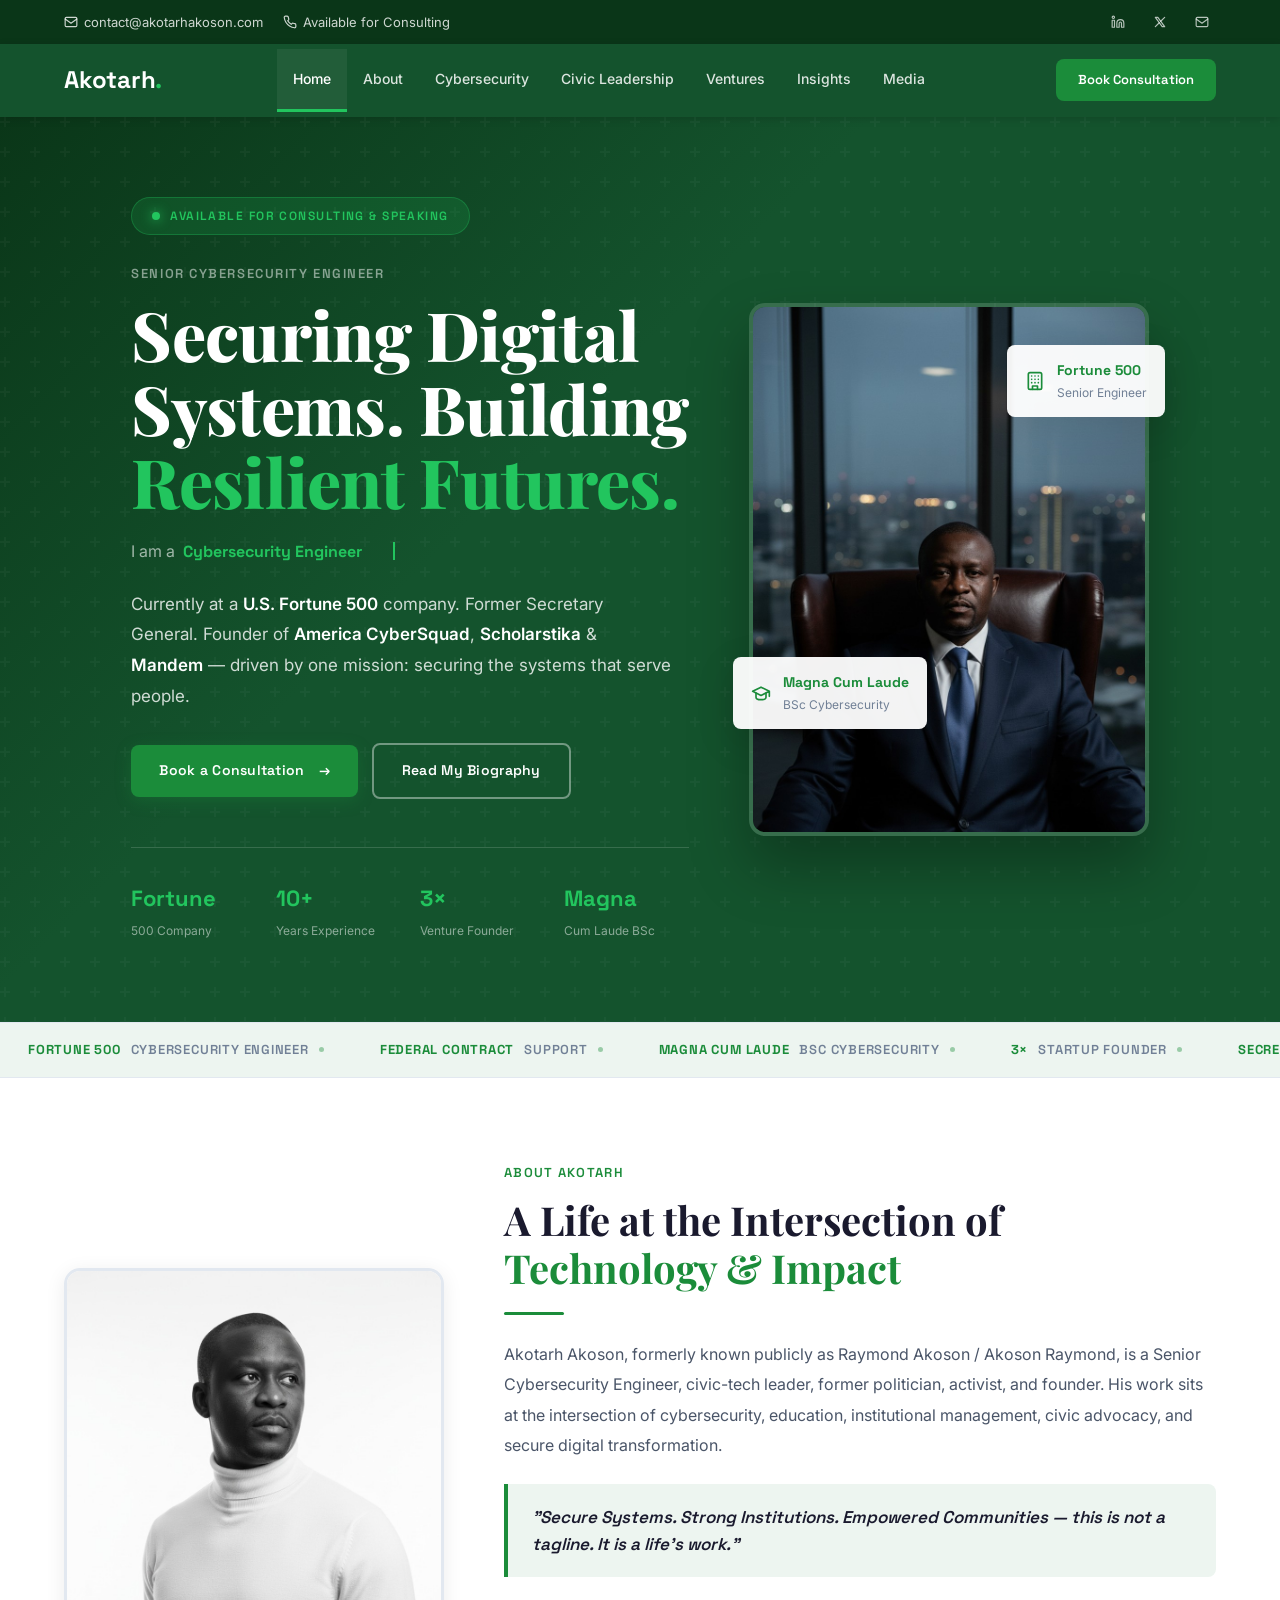
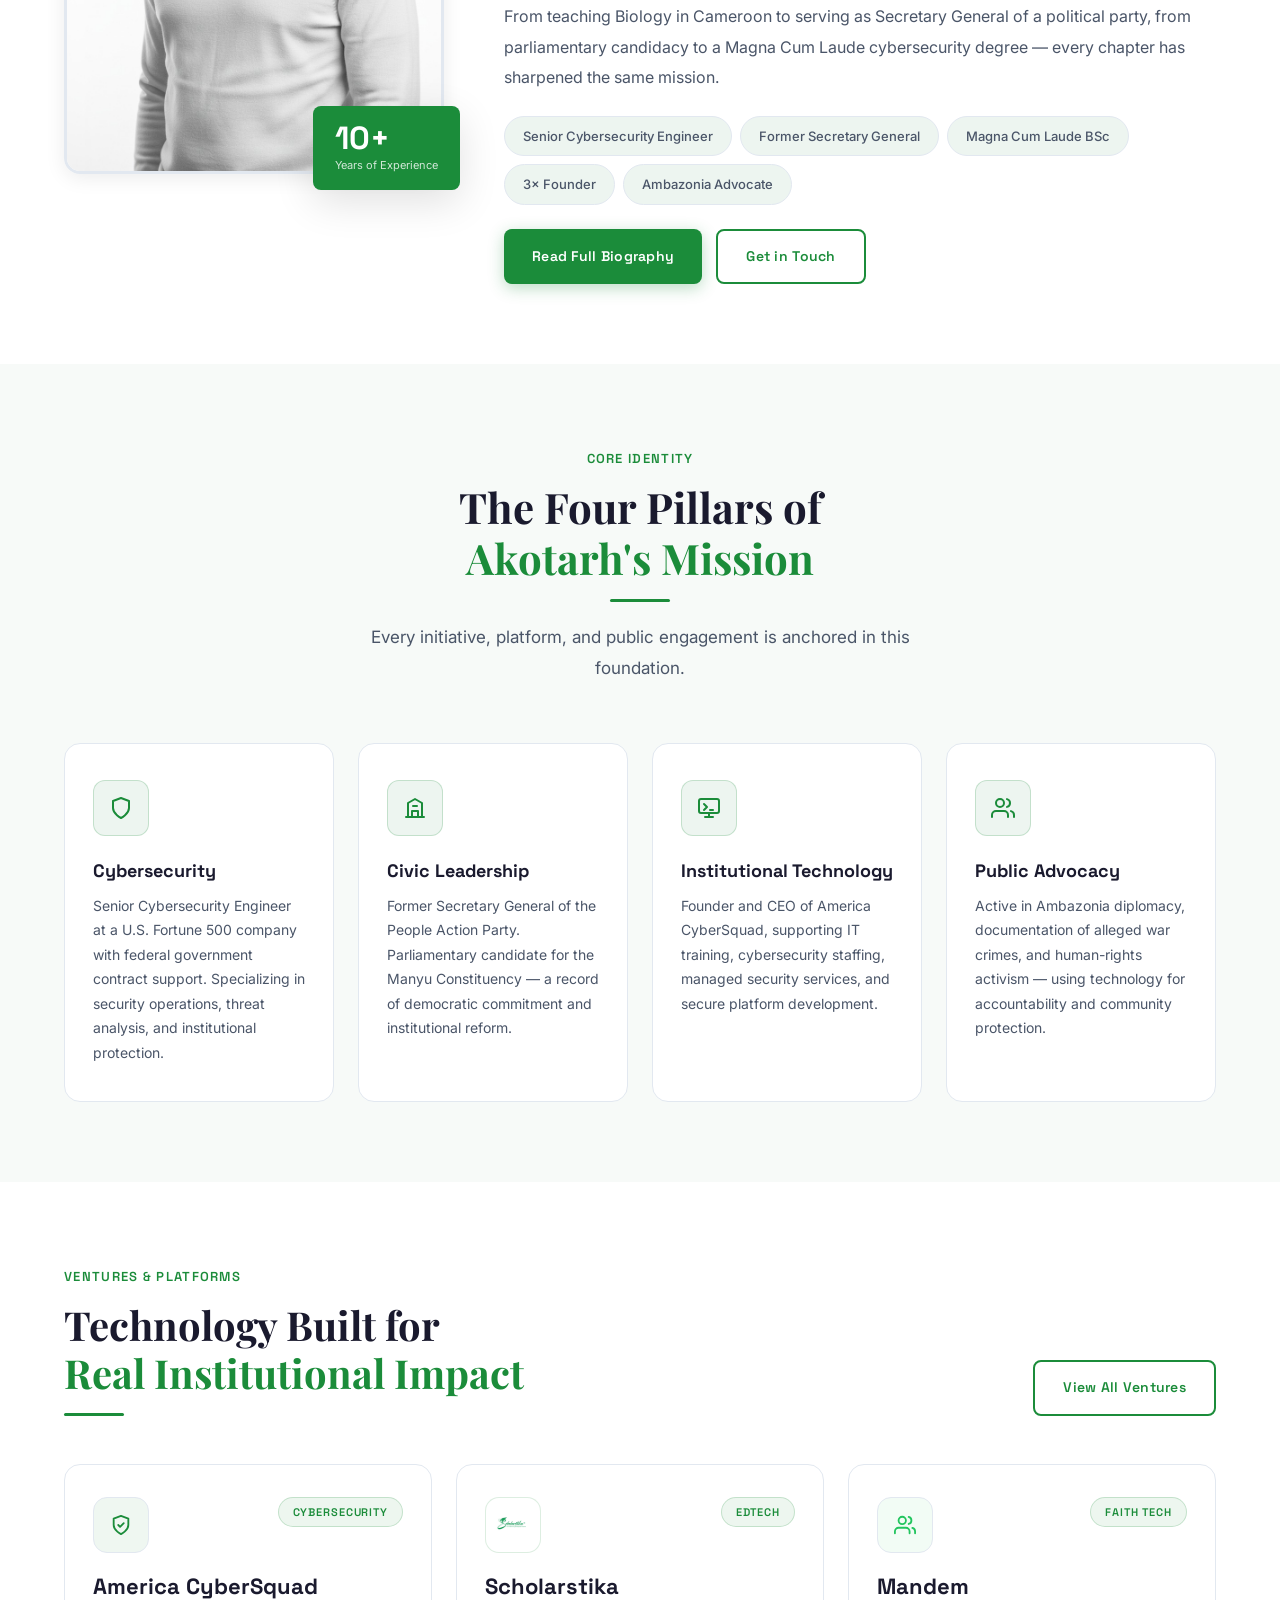
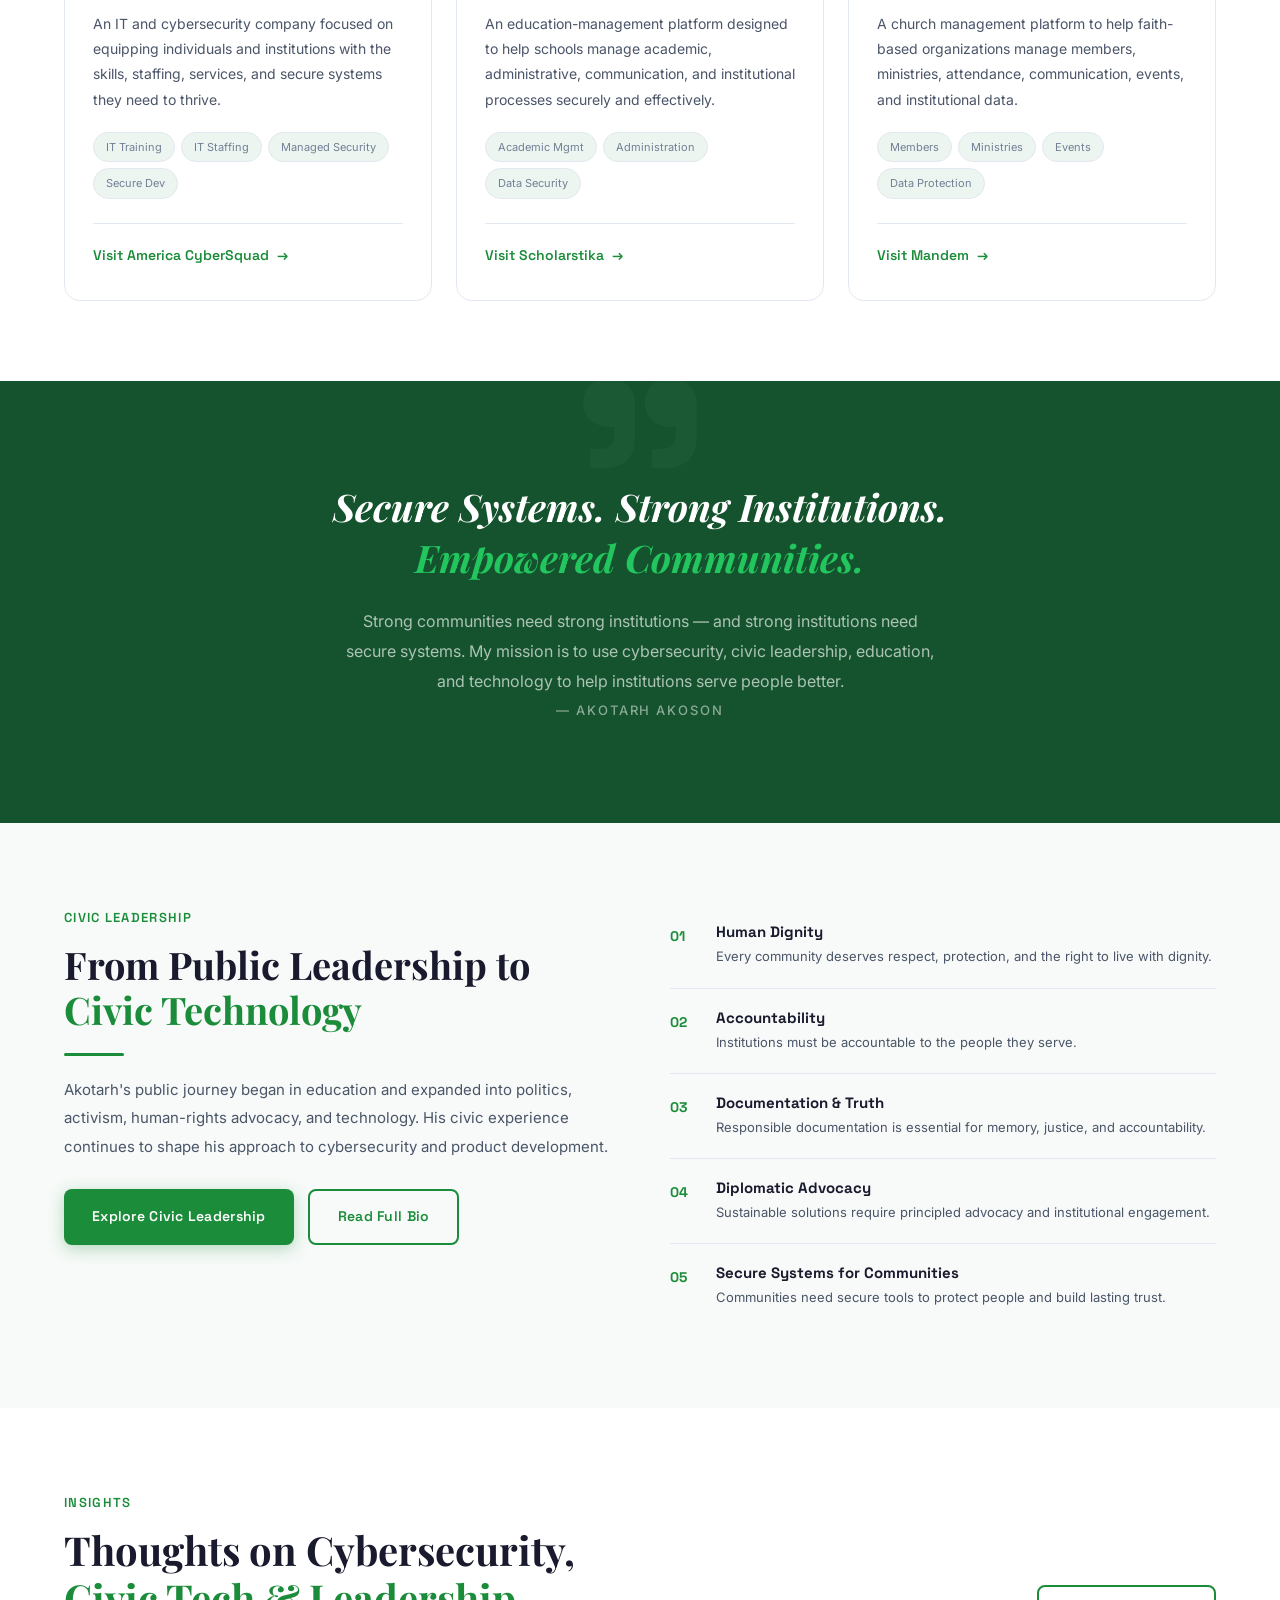
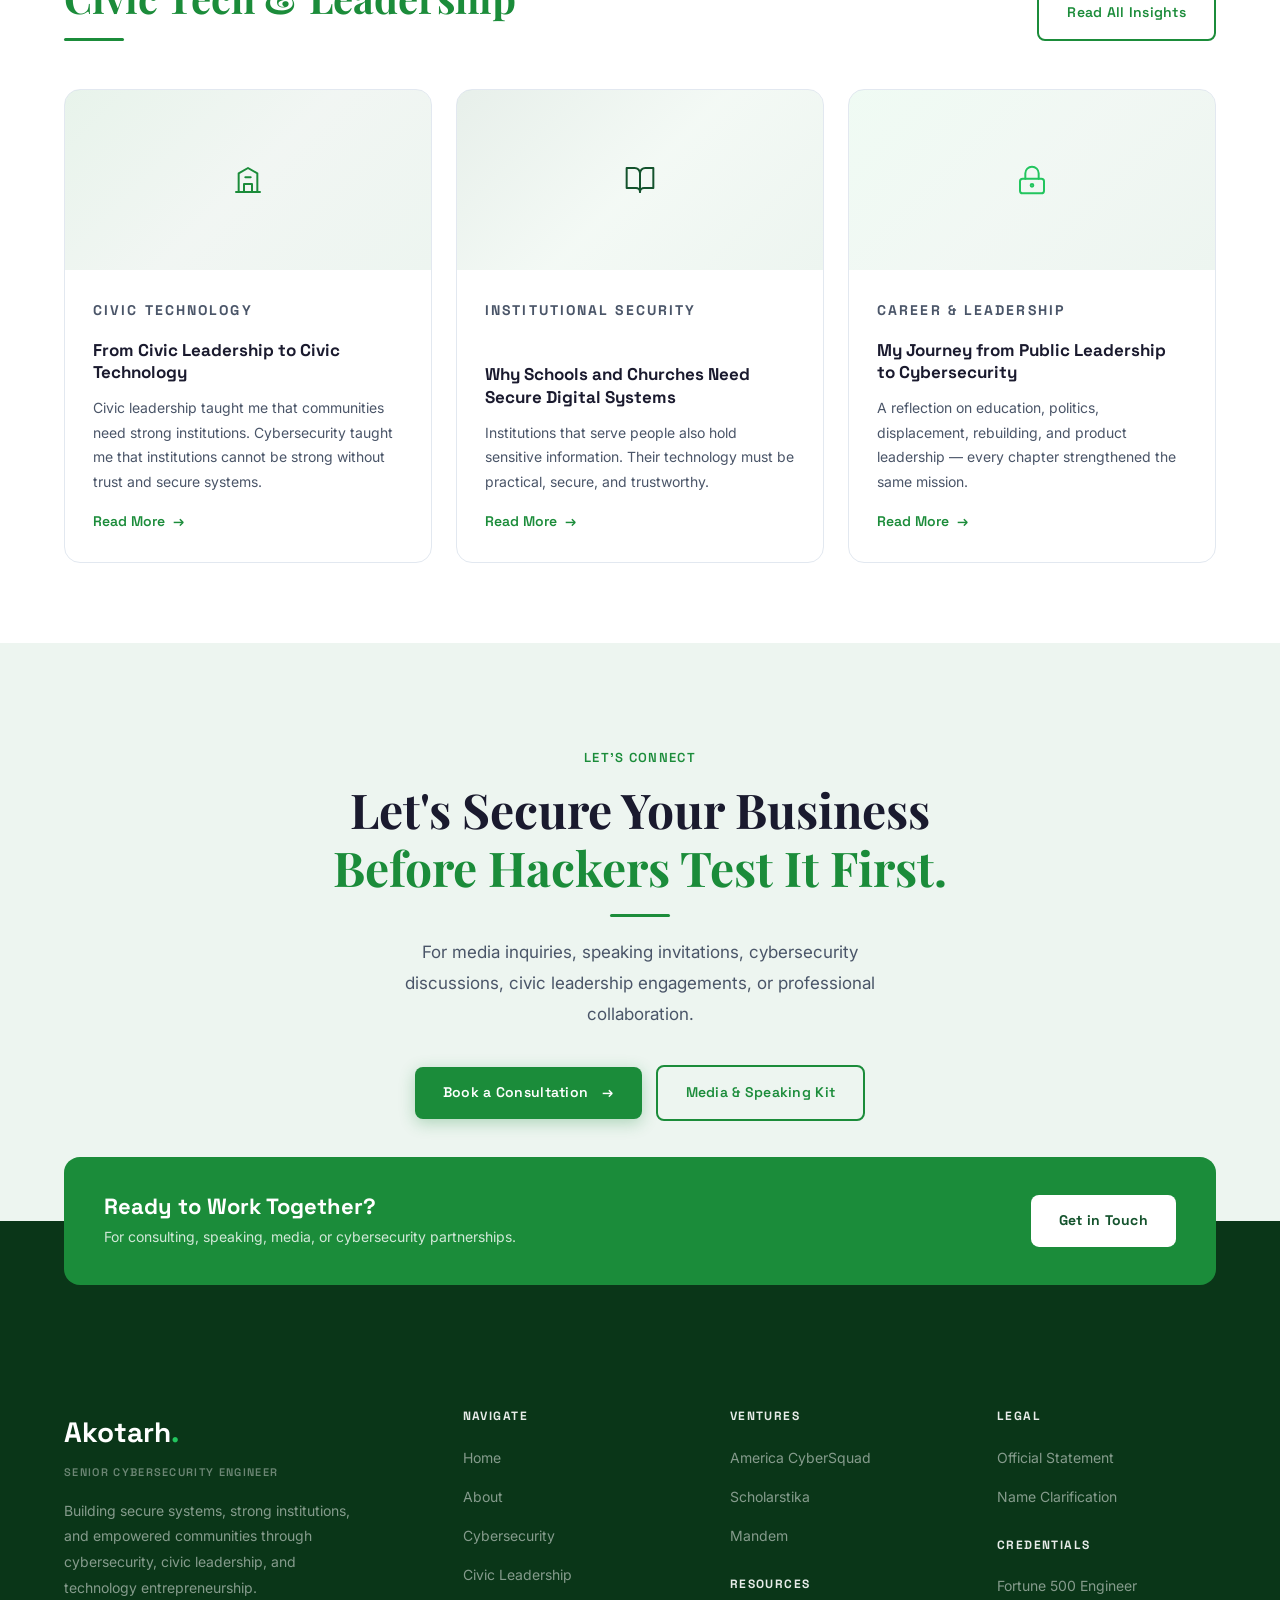
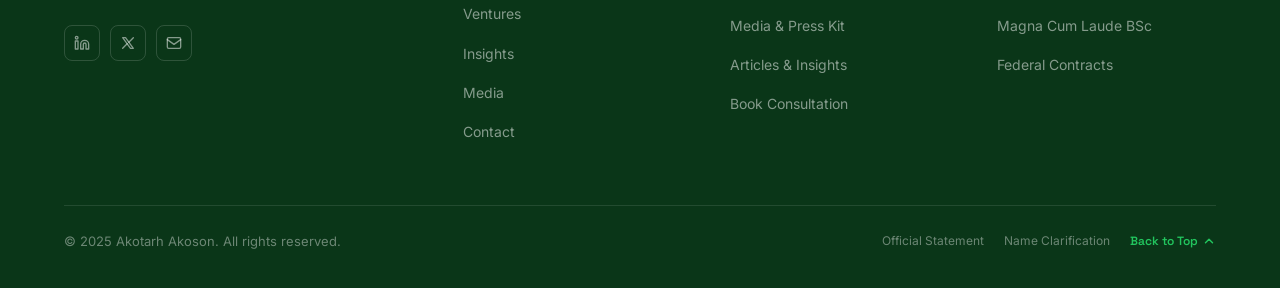
==== index.html @ 2ec36985 "Redesign all inner pages to match new orokousa.org-inspired design Update all 9 inner pages (about, " ====
<!DOCTYPE html>
<html lang="en">
<head>
<meta charset="UTF-8"/>
<meta name="viewport" content="width=device-width,initial-scale=1.0"/>
<title>Akotarh Akoson | Senior Cybersecurity Engineer & Civic-Tech Leader</title>
<meta name="description" content="Official website of Akotarh Akoson — Senior Cybersecurity Engineer, civic-tech leader, former politician, activist, and founder of America CyberSquad, Scholarstika & Mandem."/>
<meta name="author" content="Akotarh Akoson"/>
<meta name="robots" content="index, follow"/>
<meta name="keywords" content="Akotarh Akoson, Raymond Akoson, Akoson Raymond, cybersecurity engineer, civic-tech leader, America CyberSquad, Scholarstika, Mandem, Ambazonia, Cameroon, Bellevue University, Fortune 500"/>
<link rel="canonical" href="https://akotarhakoson.com/"/>
<meta property="og:title" content="Akotarh Akoson | Senior Cybersecurity Engineer & Civic-Tech Leader"/>
<meta property="og:description" content="Official website of Akotarh Akoson — Senior Cybersecurity Engineer, civic-tech leader, former politician, and founder of America CyberSquad, Scholarstika & Mandem."/>
<meta property="og:type" content="website"/>
<meta property="og:url" content="https://akotarhakoson.com/"/>
<meta property="og:site_name" content="Akotarh Akoson"/>
<meta property="og:locale" content="en_US"/>
<meta name="twitter:card" content="summary_large_image"/>
<meta name="twitter:title" content="Akotarh Akoson | Senior Cybersecurity Engineer"/>
<meta name="twitter:description" content="Senior Cybersecurity Engineer, civic-tech leader, founder of America CyberSquad, Scholarstika & Mandem."/>
<link rel="preconnect" href="https://fonts.googleapis.com"/>
<link rel="preconnect" href="https://fonts.gstatic.com" crossorigin/>
<link href="https://fonts.googleapis.com/css2?family=Playfair+Display:wght@400;500;600;700;800;900&family=Space+Grotesk:wght@400;500;600;700&family=Inter:ital,opsz,wght@0,14..32,300..700;1,14..32,300..700&display=swap" rel="stylesheet"/>
<script type="application/ld+json">
{"@context":"https://schema.org","@type":"Person","name":"Akotarh Akoson","alternateName":["Raymond Akoson","Akoson Raymond"],"url":"https://akotarhakoson.com","jobTitle":"Senior Cybersecurity Engineer","alumniOf":{"@type":"CollegeOrUniversity","name":"Bellevue University"},"owns":[{"@type":"Organization","name":"America CyberSquad"},{"@type":"Organization","name":"Scholarstika"},{"@type":"Organization","name":"Mandem"}]}
</script>
<style>
*,*::before,*::after{box-sizing:border-box;margin:0;padding:0}
html{scroll-behavior:smooth}
body{background:#FFFFFF;color:#1a1a2e;font-family:'Inter',system-ui,sans-serif;line-height:1.7;overflow-x:hidden;-webkit-font-smoothing:antialiased}
a{color:inherit;text-decoration:none}ul{list-style:none}
button{cursor:pointer;font-family:inherit;border:none;background:none}
img{display:block;max-width:100%}
::selection{background:rgba(27,140,58,.2)}

:root{
  --primary:#1B8C3A;--primary-dark:#14532d;--primary-light:#22C55E;
  --dark:#14532d;--darker:#0a3618;
  --text:#1a1a2e;--text-secondary:#4a5568;--text-light:#718096;
  --bg-white:#ffffff;--bg-light:#f7faf8;--bg-alt:#edf5f0;
  --border:#e2e8f0;--border-green:rgba(27,140,58,.2);
  --shadow:0 4px 20px rgba(0,0,0,.08);--shadow-lg:0 12px 40px rgba(0,0,0,.12);
  --radius:8px;--radius-lg:16px;
  --ease:cubic-bezier(.4,0,.2,1);
}

/* ── LAYOUT ── */
.container{max-width:1200px;margin:0 auto;padding:0 24px}
.section{padding:80px 0}

/* ── TYPOGRAPHY ── */
h1,h2,h3,h4,h5{font-family:'Space Grotesk',sans-serif;font-weight:700;line-height:1.2;color:var(--text)}
.section-header{text-align:center;margin-bottom:60px}
.section-header h2{font-family:'Playfair Display',serif;font-size:clamp(28px,4vw,42px);margin-bottom:16px;font-weight:700}
.section-header p{font-size:17px;color:var(--text-secondary);max-width:620px;margin:0 auto;line-height:1.8}
.section-label{display:inline-block;font-family:'Space Grotesk',sans-serif;font-size:13px;font-weight:600;letter-spacing:.1em;text-transform:uppercase;color:var(--primary);margin-bottom:12px}
.accent-line{width:60px;height:3px;background:var(--primary);margin:16px auto 0;border-radius:2px}
.accent-line.left{margin:16px 0 0}

/* ── TOP BAR ── */
.top-bar{background:var(--darker);color:rgba(255,255,255,.8);font-size:13px;padding:8px 0}
.top-bar .container{display:flex;align-items:center;justify-content:space-between}
.top-bar-left{display:flex;align-items:center;gap:20px}
.top-bar-left a{color:rgba(255,255,255,.8);display:flex;align-items:center;gap:6px;transition:color .3s}
.top-bar-left a:hover{color:#fff}
.top-bar-left svg{width:14px;height:14px;flex-shrink:0}
.top-bar-right{display:flex;align-items:center;gap:14px}
.top-bar-right a{width:28px;height:28px;display:flex;align-items:center;justify-content:center;color:rgba(255,255,255,.7);border-radius:50%;transition:color .3s,background .3s}
.top-bar-right a:hover{color:#fff;background:rgba(255,255,255,.1)}
.top-bar-right svg{width:14px;height:14px}

/* ── NAV ── */
.nav{background:var(--dark);padding:0;position:sticky;top:0;z-index:1000;box-shadow:0 2px 8px rgba(0,0,0,.15)}
.nav .container{display:flex;align-items:center;justify-content:space-between}
.nav-logo{font-family:'Space Grotesk',sans-serif;font-size:24px;font-weight:700;color:#fff;padding:16px 0;letter-spacing:-.01em}
.nav-logo span{color:var(--primary-light);font-weight:700}
.nav-links{display:flex;align-items:center;gap:0}
.nav-links a{display:block;padding:18px 16px;font-size:14px;font-weight:500;color:rgba(255,255,255,.85);transition:all .3s;border-bottom:3px solid transparent;font-family:'Inter',sans-serif}
.nav-links a:hover,.nav-links a.active{color:#fff;background:rgba(255,255,255,.06);border-bottom-color:var(--primary-light)}
.nav-cta{font-family:'Space Grotesk',sans-serif;font-size:13px;font-weight:600;padding:10px 22px;background:var(--primary);color:#fff;border-radius:var(--radius);transition:all .3s}
.nav-cta:hover{background:var(--primary-light);transform:translateY(-1px)}
.hbg{display:none;flex-direction:column;gap:5px;padding:4px;cursor:pointer;z-index:1001}
.hbg span{width:24px;height:2.5px;background:#fff;border-radius:2px;display:block;transition:transform .4s var(--ease),opacity .3s}
.hbg.active span:nth-child(1){transform:translateY(7.5px) rotate(45deg)}
.hbg.active span:nth-child(2){opacity:0;transform:scaleX(0)}
.hbg.active span:nth-child(3){transform:translateY(-7.5px) rotate(-45deg)}

/* ── MOBILE NAV ── */
.mob{position:fixed;inset:0;z-index:999;background:var(--dark);display:flex;flex-direction:column;align-items:center;justify-content:center;gap:0;clip-path:circle(0% at calc(100% - 36px) 72px);transition:clip-path .5s cubic-bezier(.4,0,.0,1);pointer-events:none}
.mob.open{clip-path:circle(150% at calc(100% - 36px) 72px);pointer-events:auto}
.mob-links{display:flex;flex-direction:column;align-items:center;gap:8px}
.mob-links a{font-family:'Space Grotesk',sans-serif;font-size:28px;font-weight:700;color:rgba(255,255,255,.8);transition:color .3s,transform .4s,opacity .4s;opacity:0;transform:translateY(20px)}
.mob.open .mob-links a{opacity:1;transform:translateY(0)}
.mob.open .mob-links a:nth-child(1){transition-delay:.1s}
.mob.open .mob-links a:nth-child(2){transition-delay:.15s}
.mob.open .mob-links a:nth-child(3){transition-delay:.2s}
.mob.open .mob-links a:nth-child(4){transition-delay:.25s}
.mob.open .mob-links a:nth-child(5){transition-delay:.3s}
.mob.open .mob-links a:nth-child(6){transition-delay:.35s}
.mob.open .mob-links a:nth-child(7){transition-delay:.4s}
.mob-links a:hover{color:var(--primary-light)}
.mob-cta{margin-top:36px;opacity:0;transform:translateY(16px);transition:all .4s var(--ease);transition-delay:0s}
.mob.open .mob-cta{opacity:1;transform:translateY(0);transition-delay:.45s}
.mob-social{display:flex;gap:14px;margin-top:28px;opacity:0;transition:opacity .4s;transition-delay:0s}
.mob.open .mob-social{opacity:1;transition-delay:.5s}
.mob-social a{width:40px;height:40px;border-radius:50%;border:1px solid rgba(255,255,255,.2);display:flex;align-items:center;justify-content:center;color:rgba(255,255,255,.7);transition:all .3s}
.mob-social a:hover{border-color:var(--primary-light);color:var(--primary-light)}
.mob-social svg{width:16px;height:16px}

/* ══════════════════════════════════════
   HERO — Full-width banner with overlay
══════════════════════════════════════ */
.hero{position:relative;min-height:85vh;display:flex;align-items:center;overflow:hidden;padding:80px 0}
.hero-bg{position:absolute;inset:0;background:linear-gradient(135deg,var(--darker) 0%,var(--dark) 40%,var(--primary-dark) 100%)}
.hero-pattern{position:absolute;inset:0;background-image:url("data:image/svg+xml,%3Csvg width='60' height='60' viewBox='0 0 60 60' xmlns='http://www.w3.org/2000/svg'%3E%3Cg fill='none' fill-rule='evenodd'%3E%3Cg fill='%23ffffff' fill-opacity='0.03'%3E%3Cpath d='M36 34v-4h-2v4h-4v2h4v4h2v-4h4v-2h-4zm0-30V0h-2v4h-4v2h4v4h2V6h4V4h-4zM6 34v-4H4v4H0v2h4v4h2v-4h4v-2H6zM6 4V0H4v4H0v2h4v4h2V6h4V4H6z'/%3E%3C/g%3E%3C/g%3E%3C/svg%3E")}
.hero .container{position:relative;z-index:2;display:grid;grid-template-columns:1fr 400px;align-items:center;gap:60px}
.hero-text{color:#fff}
.hero-badge{display:inline-flex;align-items:center;gap:10px;background:rgba(34,197,94,.15);border:1px solid rgba(34,197,94,.3);border-radius:100px;padding:8px 20px;margin-bottom:28px}
.hero-badge-dot{width:8px;height:8px;border-radius:50%;background:var(--primary-light);box-shadow:0 0 12px var(--primary-light);animation:pulse 2s infinite}
@keyframes pulse{0%,100%{opacity:1;transform:scale(1)}50%{opacity:.6;transform:scale(.8)}}
.hero-badge-text{font-family:'Space Grotesk',sans-serif;font-size:12px;font-weight:600;letter-spacing:.12em;text-transform:uppercase;color:var(--primary-light)}
.hero h1{font-family:'Playfair Display',serif;font-size:clamp(38px,5.5vw,68px);color:#fff;margin-bottom:20px;line-height:1.08;font-weight:800;letter-spacing:-.01em}
.hero h1 .highlight{color:var(--primary-light)}
.hero-subtitle{font-size:13px;font-weight:600;letter-spacing:.12em;text-transform:uppercase;color:rgba(255,255,255,.5);margin-bottom:12px;font-family:'Space Grotesk',sans-serif}
.typing-row{display:flex;align-items:center;gap:8px;margin-bottom:24px}
.typing-pre{font-size:16px;color:rgba(255,255,255,.6)}
.typing-txt{font-family:'Space Grotesk',sans-serif;font-size:16px;font-weight:700;color:var(--primary-light);min-width:200px}
.typing-cur{display:inline-block;width:2px;height:18px;background:var(--primary-light);margin-left:2px;animation:blink 1s infinite;vertical-align:middle}
@keyframes blink{0%,100%{opacity:1}50%{opacity:0}}
.hero-desc{font-size:17px;color:rgba(255,255,255,.8);line-height:1.8;max-width:540px;margin-bottom:32px}
.hero-desc strong{color:#fff;font-weight:600}
.hero-btns{display:flex;align-items:center;gap:14px;flex-wrap:wrap}

/* Hero photo */
.hero-photo{position:relative}
.hero-photo-frame{border-radius:var(--radius-lg);overflow:hidden;border:4px solid rgba(255,255,255,.15);box-shadow:0 30px 60px rgba(0,0,0,.3);aspect-ratio:3/4;max-width:400px}
.hero-photo-frame img{width:100%;height:100%;object-fit:cover;object-position:center 15%}
.hero-photo-card{position:absolute;background:rgba(255,255,255,.95);border-radius:var(--radius);padding:14px 18px;box-shadow:var(--shadow-lg);display:flex;align-items:center;gap:12px}
.hero-photo-card svg{width:20px;height:20px;color:var(--primary);flex-shrink:0}
.hero-photo-card .card-title{font-family:'Space Grotesk',sans-serif;font-size:14px;font-weight:700;color:var(--primary)}
.hero-photo-card .card-sub{font-size:12px;color:var(--text-light)}
.hpc-1{top:8%;right:-16px;animation:float 4s ease-in-out infinite}
.hpc-2{bottom:20%;left:-16px;animation:float 4s ease-in-out infinite .8s}
@keyframes float{0%,100%{transform:translateY(0)}50%{transform:translateY(-8px)}}

/* Hero stats bar */
.hero-stats{margin-top:48px;padding-top:32px;border-top:1px solid rgba(255,255,255,.15);display:grid;grid-template-columns:repeat(4,1fr);gap:20px}
.hero-stat-num{font-family:'Space Grotesk',sans-serif;font-size:22px;font-weight:700;color:var(--primary-light)}
.hero-stat-label{font-size:12px;color:rgba(255,255,255,.5);margin-top:4px}

/* ── BUTTONS ── */
.btn{display:inline-flex;align-items:center;gap:10px;font-family:'Space Grotesk',sans-serif;font-size:14px;font-weight:600;padding:14px 28px;border-radius:var(--radius);transition:all .3s var(--ease);white-space:nowrap;letter-spacing:.02em}
.btn-primary{background:var(--primary);color:#fff;box-shadow:0 4px 16px rgba(27,140,58,.3)}
.btn-primary:hover{background:var(--primary-light);transform:translateY(-2px);box-shadow:0 8px 28px rgba(27,140,58,.4)}
.btn-white{background:#fff;color:var(--primary-dark);box-shadow:0 4px 16px rgba(0,0,0,.1)}
.btn-white:hover{transform:translateY(-2px);box-shadow:0 8px 28px rgba(0,0,0,.15)}
.btn-outline{border:2px solid var(--primary);color:var(--primary);background:transparent}
.btn-outline:hover{background:var(--primary);color:#fff}
.btn-outline-white{border:2px solid rgba(255,255,255,.4);color:#fff;background:transparent}
.btn-outline-white:hover{border-color:#fff;background:rgba(255,255,255,.1)}
.btn-ghost{display:inline-flex;align-items:center;gap:8px;font-family:'Space Grotesk',sans-serif;font-size:14px;font-weight:600;color:var(--primary);transition:gap .3s}
.btn-ghost:hover{gap:14px}
.btn-ghost::after{content:'\2192'}
.btn-arrow::after{content:'\2192';margin-left:4px}

/* ── TICKER ── */
.ticker{background:var(--bg-alt);border-top:1px solid var(--border);border-bottom:1px solid var(--border);overflow:hidden;padding:16px 0}
.ticker-track{display:flex;width:max-content;animation:tickerScroll 40s linear infinite}
.ticker-track:hover{animation-play-state:paused}
.ticker-item{display:flex;align-items:center;gap:10px;padding:0 28px;white-space:nowrap;font-family:'Space Grotesk',sans-serif;font-size:13px;font-weight:600;letter-spacing:.06em;text-transform:uppercase;color:var(--text-light)}
.ticker-item em{color:var(--primary);font-style:normal;font-weight:700}
.ticker-dot{width:5px;height:5px;border-radius:50%;background:var(--primary);opacity:.4;flex-shrink:0}
@keyframes tickerScroll{from{transform:translateX(0)}to{transform:translateX(-50%)}}

/* ── ABOUT SECTION ── */
.about-grid{display:grid;grid-template-columns:380px 1fr;gap:60px;align-items:center}
.about-photo-wrap{position:relative}
.about-photo{border-radius:var(--radius-lg);overflow:hidden;aspect-ratio:3/4;border:3px solid var(--border);box-shadow:var(--shadow)}
.about-photo img{width:100%;height:100%;object-fit:cover;object-position:center 10%;transition:transform .6s var(--ease)}
.about-photo:hover img{transform:scale(1.03)}
.about-badge{position:absolute;bottom:-16px;right:-16px;background:var(--primary);color:#fff;border-radius:var(--radius);padding:16px 22px;box-shadow:var(--shadow-lg)}
.about-badge-num{font-family:'Space Grotesk',sans-serif;font-size:32px;font-weight:700;line-height:1}
.about-badge-label{font-size:11px;opacity:.8;margin-top:2px}
.about-text h2{font-family:'Playfair Display',serif;font-size:clamp(26px,3.5vw,40px);margin-bottom:20px;font-weight:700}
.about-text h2 .highlight{color:var(--primary)}
.about-text p{font-size:16px;color:var(--text-secondary);line-height:1.9;margin-bottom:16px}
.about-quote{border-left:4px solid var(--primary);padding:20px 24px;margin:24px 0;background:var(--bg-alt);border-radius:0 var(--radius) var(--radius) 0}
.about-quote p{font-family:'Space Grotesk',sans-serif;font-size:17px;font-weight:600;color:var(--text);line-height:1.55;margin:0;font-style:italic}
.about-tags{display:flex;flex-wrap:wrap;gap:8px;margin:24px 0}
.about-tag{font-size:13px;font-weight:500;padding:8px 18px;border-radius:100px;background:var(--bg-alt);border:1px solid var(--border);color:var(--text-secondary);transition:all .3s}
.about-tag:hover{border-color:var(--primary);color:var(--primary)}

/* ── PILLARS ── */
.pillars-grid{display:grid;grid-template-columns:repeat(4,1fr);gap:24px}
.pillar-card{background:#fff;border:1px solid var(--border);border-radius:var(--radius-lg);padding:36px 28px;transition:all .3s var(--ease);position:relative;overflow:hidden}
.pillar-card::before{content:'';position:absolute;top:0;left:0;right:0;height:4px;background:var(--primary);transform:scaleX(0);transition:transform .3s;transform-origin:left}
.pillar-card:hover{box-shadow:var(--shadow-lg);transform:translateY(-6px)}
.pillar-card:hover::before{transform:scaleX(1)}
.pillar-icon{width:56px;height:56px;border-radius:12px;background:var(--bg-alt);border:1px solid var(--border-green);display:flex;align-items:center;justify-content:center;margin-bottom:24px;color:var(--primary)}
.pillar-icon svg{width:24px;height:24px}
.pillar-card h3{font-size:18px;margin-bottom:12px;font-weight:700}
.pillar-card p{font-size:14px;color:var(--text-secondary);line-height:1.75}

/* ── VENTURES ── */
.ventures-grid{display:grid;grid-template-columns:repeat(3,1fr);gap:24px}
.venture-card{background:#fff;border:1px solid var(--border);border-radius:var(--radius-lg);padding:32px 28px;display:flex;flex-direction:column;transition:all .3s var(--ease)}
.venture-card:hover{box-shadow:var(--shadow-lg);transform:translateY(-6px)}
.venture-header{display:flex;align-items:flex-start;justify-content:space-between;margin-bottom:20px}
.venture-logo{width:56px;height:56px;border-radius:14px;display:flex;align-items:center;justify-content:center;font-size:26px;border:1px solid var(--border)}
.venture-chip{font-family:'Space Grotesk',sans-serif;font-size:11px;font-weight:600;letter-spacing:.08em;text-transform:uppercase;padding:5px 14px;border-radius:100px;background:rgba(27,140,58,.08);border:1px solid rgba(27,140,58,.2);color:var(--primary)}
.venture-card h3{font-family:'Space Grotesk',sans-serif;font-size:22px;font-weight:700;margin-bottom:12px}
.venture-desc{font-size:14px;color:var(--text-secondary);line-height:1.8;flex:1;margin-bottom:20px}
.venture-tags{display:flex;flex-wrap:wrap;gap:6px;margin-bottom:24px}
.venture-tag{font-size:11px;padding:5px 12px;background:var(--bg-alt);border:1px solid var(--border);border-radius:100px;color:var(--text-light)}
.venture-divider{height:1px;background:var(--border);margin-bottom:20px}

/* ── MISSION BANNER ── */
.mission{background:linear-gradient(135deg,var(--dark),var(--primary-dark));padding:100px 0;text-align:center;position:relative;overflow:hidden}
.mission-bg-text{position:absolute;top:-40px;left:50%;transform:translateX(-50%);font-size:280px;line-height:1;font-family:'Space Grotesk',sans-serif;font-weight:700;color:rgba(255,255,255,.03);pointer-events:none;user-select:none}
.mission .container{position:relative;z-index:1}
.mission blockquote{font-family:'Playfair Display',serif;font-size:clamp(22px,3.2vw,38px);font-weight:700;color:#fff;line-height:1.35;max-width:800px;margin:0 auto 24px;font-style:italic}
.mission blockquote .highlight{color:var(--primary-light)}
.mission cite{font-style:normal;font-size:13px;font-weight:500;letter-spacing:.15em;text-transform:uppercase;color:rgba(255,255,255,.5)}
.mission-sub{display:block;font-size:16px;font-weight:400;color:rgba(255,255,255,.65);line-height:1.85;max-width:600px;margin:20px auto 0}

/* ── CIVIC ── */
.civic-grid{display:grid;grid-template-columns:1fr 1fr;gap:60px;align-items:start}
.civic-left h2{font-family:'Playfair Display',serif;font-size:clamp(24px,3vw,38px);margin-bottom:20px;font-weight:700}
.civic-left h2 .highlight{color:var(--primary)}
.civic-left p{font-size:15px;color:var(--text-secondary);line-height:1.9;margin-bottom:28px}
.principle{display:flex;gap:16px;padding:20px 0;border-bottom:1px solid var(--border);transition:padding-left .3s}
.principle:last-child{border-bottom:none}
.principle:hover{padding-left:8px}
.principle-num{font-family:'Space Grotesk',sans-serif;font-size:14px;font-weight:700;color:var(--primary);min-width:30px;padding-top:2px}
.principle h4{font-size:15px;font-weight:700;margin-bottom:4px;font-family:'Space Grotesk',sans-serif}
.principle p{font-size:13px;color:var(--text-secondary);line-height:1.7}

/* ── INSIGHTS ── */
.insights-grid{display:grid;grid-template-columns:repeat(3,1fr);gap:24px}
.insight-card{background:#fff;border:1px solid var(--border);border-radius:var(--radius-lg);overflow:hidden;display:flex;flex-direction:column;transition:all .3s var(--ease)}
.insight-card:hover{box-shadow:var(--shadow-lg);transform:translateY(-6px)}
.insight-img{height:180px;display:flex;align-items:center;justify-content:center;position:relative}
.insight-img svg{position:relative;z-index:1}
.insight-body{padding:28px;flex:1;display:flex;flex-direction:column}
.insight-cat{font-family:'Space Grotesk',sans-serif;font-size:11px;font-weight:700;letter-spacing:.15em;text-transform:uppercase;color:var(--primary);margin-bottom:10px}
.insight-card h3{font-size:17px;margin-bottom:12px;line-height:1.35;font-weight:700}
.insight-card p{font-size:14px;color:var(--text-secondary);line-height:1.75;flex:1;margin-bottom:16px}

/* ── CTA SECTION ── */
.cta-section{background:var(--bg-alt);padding:100px 0;text-align:center;position:relative}
.cta-section h2{font-family:'Playfair Display',serif;font-size:clamp(28px,4.5vw,48px);margin-bottom:18px;font-weight:700}
.cta-section h2 .highlight{color:var(--primary)}
.cta-section p{font-size:17px;color:var(--text-secondary);max-width:500px;margin:0 auto 36px;line-height:1.8}
.cta-btns{display:flex;align-items:center;gap:14px;justify-content:center;flex-wrap:wrap}

/* ── FOOTER ── */
.footer{background:var(--darker);color:rgba(255,255,255,.7);padding:0;position:relative}
.footer-cta-bar{display:flex;align-items:center;justify-content:space-between;gap:24px;background:var(--primary);border-radius:var(--radius-lg);padding:36px 40px;margin-bottom:60px;transform:translateY(-50%);flex-wrap:wrap}
.footer-cta-bar h3{font-family:'Space Grotesk',sans-serif;font-size:22px;font-weight:700;color:#fff;margin-bottom:6px}
.footer-cta-bar p{font-size:14px;color:rgba(255,255,255,.8)}
.footer-cta-bar .btn{background:#fff;color:var(--primary-dark);font-weight:700}
.footer-cta-bar .btn:hover{transform:translateY(-2px);box-shadow:0 8px 24px rgba(0,0,0,.2)}
.footer-grid{display:grid;grid-template-columns:1.6fr 1fr 1fr 1fr;gap:48px;padding-bottom:48px}
.footer-brand{font-family:'Space Grotesk',sans-serif;font-size:28px;font-weight:700;color:#fff;margin-bottom:6px}
.footer-brand span{color:var(--primary-light)}
.footer-tagline{font-family:'Space Grotesk',sans-serif;font-size:11px;font-weight:600;letter-spacing:.12em;text-transform:uppercase;color:rgba(255,255,255,.4);margin-bottom:16px}
.footer-desc{font-size:14px;color:rgba(255,255,255,.5);line-height:1.85;margin-bottom:24px;max-width:300px}
.footer-social{display:flex;gap:10px}
.footer-social a{width:36px;height:36px;border-radius:var(--radius);border:1px solid rgba(255,255,255,.15);display:flex;align-items:center;justify-content:center;color:rgba(255,255,255,.5);transition:all .3s}
.footer-social a:hover{border-color:var(--primary-light);color:var(--primary-light);background:rgba(255,255,255,.05)}
.footer-col h5{font-family:'Space Grotesk',sans-serif;font-size:12px;font-weight:700;letter-spacing:.12em;text-transform:uppercase;color:rgba(255,255,255,.9);margin-bottom:20px}
.footer-col ul li{margin-bottom:12px}
.footer-col a{font-size:14px;color:rgba(255,255,255,.5);transition:color .3s,padding-left .3s}
.footer-col a:hover{color:var(--primary-light);padding-left:4px}
.footer-divider{height:1px;background:rgba(255,255,255,.1);margin-bottom:24px}
.footer-bottom{display:flex;align-items:center;justify-content:space-between;flex-wrap:wrap;gap:12px;padding-bottom:36px}
.footer-copy{font-size:13px;color:rgba(255,255,255,.4)}
.footer-legal{display:flex;align-items:center;gap:20px}
.footer-legal a{font-size:12px;color:rgba(255,255,255,.4);transition:color .3s}
.footer-legal a:hover{color:rgba(255,255,255,.7)}
.footer-top{display:inline-flex;align-items:center;gap:4px;font-size:12px;color:var(--primary-light) !important;font-weight:600;font-family:'Space Grotesk',sans-serif}
.footer-top:hover{gap:6px}

/* ── SCROLL REVEAL ── */
.reveal{opacity:0;transform:translateY(28px);transition:opacity .7s var(--ease),transform .7s var(--ease)}
.reveal.visible{opacity:1;transform:translateY(0)}
.d1{transition-delay:.06s}.d2{transition-delay:.12s}.d3{transition-delay:.18s}.d4{transition-delay:.24s}

/* ── SECTION ROW HEADERS ── */
.section-row{display:flex;align-items:flex-end;justify-content:space-between;margin-bottom:48px;flex-wrap:wrap;gap:20px}
.section-row h2{font-family:'Playfair Display',serif;font-size:clamp(24px,3.5vw,40px);font-weight:700}
.section-row h2 .highlight{color:var(--primary)}

/* ══════════════════════════
   RESPONSIVE
══════════════════════════ */
@media(max-width:1100px){
  .pillars-grid{grid-template-columns:repeat(2,1fr)}
  .footer-grid{grid-template-columns:1fr 1fr;gap:36px}
  .hero .container{grid-template-columns:1fr 340px;gap:40px}
  .about-grid{grid-template-columns:320px 1fr;gap:44px}
}
@media(max-width:900px){
  .section{padding:64px 0}
  .top-bar{display:none}
  .hero{min-height:auto;padding:60px 0}
  .hero .container{grid-template-columns:1fr;gap:32px}
  .hero-photo{order:-1;max-width:280px;margin:0 auto}
  .hero-text{text-align:center}
  .hero-desc{margin:0 auto 28px}
  .hero-btns{justify-content:center}
  .hero-stats{grid-template-columns:repeat(2,1fr);text-align:center}
  .hero .reveal{opacity:1;transform:translateY(0)}
  .about-grid{grid-template-columns:1fr}
  .about-photo-wrap{max-width:320px;margin:0 auto 32px}
  .civic-grid{grid-template-columns:1fr}
  .ventures-grid,.insights-grid{grid-template-columns:1fr}
  .nav-links,.nav-cta{display:none}
  .hbg{display:flex}
  .hpc-1{display:none}
  .hpc-2{left:auto;right:8px;bottom:12px}
  .pillars-grid{grid-template-columns:1fr 1fr}
  .section-row{flex-direction:column;align-items:flex-start;gap:12px}
}
@media(max-width:640px){
  .section{padding:48px 0}
  .container{padding:0 16px}
  .hero{padding:48px 0}
  .hero h1{font-size:clamp(28px,7vw,40px)}
  .hero-photo{max-width:220px}
  .hero-stats{gap:12px}
  .hero-btns{flex-direction:column;align-items:center}
  .hero-btns .btn{width:100%;max-width:280px;justify-content:center}
  .pillars-grid{grid-template-columns:1fr}
  .footer-grid{grid-template-columns:1fr}
  .footer-cta-bar{flex-direction:column;text-align:center;padding:28px 20px;transform:translateY(-30px)}
  .footer-cta-bar .btn{width:100%}
  .footer-bottom{flex-direction:column;gap:14px;text-align:center}
  .footer-legal{flex-wrap:wrap;justify-content:center}
  .mission blockquote{font-size:22px}
  .cta-section{padding:64px 0}
  .cta-btns{flex-direction:column}
  .cta-btns .btn{width:100%;max-width:280px}
}
</style>
</head>
<body>

<!-- ████ TOP BAR ████ -->
<div class="top-bar">
  <div class="container">
    <div class="top-bar-left">
      <a href="mailto:contact@akotarhakoson.com"><svg viewBox="0 0 24 24" fill="none" stroke="currentColor" stroke-width="2" stroke-linecap="round" stroke-linejoin="round"><rect x="2" y="4" width="20" height="16" rx="2"/><path d="M22 7l-10 7L2 7"/></svg> contact@akotarhakoson.com</a>
      <a href="tel:+1234567890"><svg viewBox="0 0 24 24" fill="none" stroke="currentColor" stroke-width="2" stroke-linecap="round" stroke-linejoin="round"><path d="M22 16.92v3a2 2 0 01-2.18 2 19.79 19.79 0 01-8.63-3.07 19.5 19.5 0 01-6-6 19.79 19.79 0 01-3.07-8.67A2 2 0 014.11 2h3a2 2 0 012 1.72c.127.96.361 1.903.7 2.81a2 2 0 01-.45 2.11L8.09 9.91a16 16 0 006 6l1.27-1.27a2 2 0 012.11-.45c.907.339 1.85.573 2.81.7A2 2 0 0122 16.92z"/></svg> Available for Consulting</a>
    </div>
    <div class="top-bar-right">
      <a href="#" aria-label="LinkedIn"><svg viewBox="0 0 24 24" fill="none" stroke="currentColor" stroke-width="2" stroke-linecap="round" stroke-linejoin="round"><path d="M16 8a6 6 0 016 6v7h-4v-7a2 2 0 00-4 0v7h-4v-7a6 6 0 016-6z"/><rect x="2" y="9" width="4" height="12"/><circle cx="4" cy="4" r="2"/></svg></a>
      <a href="#" aria-label="X / Twitter"><svg viewBox="0 0 24 24" fill="none" stroke="currentColor" stroke-width="2" stroke-linecap="round" stroke-linejoin="round"><path d="M4 4l11.733 16H20L8.267 4z"/><path d="M4 20l6.768-6.768M20 4l-6.768 6.768"/></svg></a>
      <a href="mailto:contact@akotarhakoson.com" aria-label="Email"><svg viewBox="0 0 24 24" fill="none" stroke="currentColor" stroke-width="2" stroke-linecap="round" stroke-linejoin="round"><rect x="2" y="4" width="20" height="16" rx="2"/><path d="M22 7l-10 7L2 7"/></svg></a>
    </div>
  </div>
</div>

<!-- ████ NAV ████ -->
<nav class="nav" id="nav" aria-label="Main navigation">
  <div class="container">
    <a href="index.html" class="nav-logo" aria-label="Home">Akotarh<span>.</span></a>
    <div class="nav-links">
      <a href="index.html" class="active" aria-current="page">Home</a>
      <a href="about.html">About</a>
      <a href="cybersecurity.html">Cybersecurity</a>
      <a href="civic-leadership.html">Civic Leadership</a>
      <a href="ventures.html">Ventures</a>
      <a href="insights.html">Insights</a>
      <a href="media.html">Media</a>
    </div>
    <div style="display:flex;align-items:center;gap:14px">
      <a href="contact.html" class="nav-cta">Book Consultation</a>
      <button class="hbg" id="hbg" aria-label="Open menu"><span></span><span></span><span></span></button>
    </div>
  </div>
</nav>
<div class="mob" id="mob">
  <div class="mob-links">
    <a href="index.html">Home</a><a href="about.html">About</a><a href="cybersecurity.html">Cybersecurity</a>
    <a href="civic-leadership.html">Civic Leadership</a><a href="ventures.html">Ventures</a>
    <a href="insights.html">Insights</a><a href="media.html">Media</a>
  </div>
  <a href="contact.html" class="btn btn-primary mob-cta">Book Consultation</a>
  <div class="mob-social">
    <a href="#" aria-label="LinkedIn"><svg viewBox="0 0 24 24" fill="none" stroke="currentColor" stroke-width="2" stroke-linecap="round" stroke-linejoin="round"><path d="M16 8a6 6 0 016 6v7h-4v-7a2 2 0 00-4 0v7h-4v-7a6 6 0 016-6z"/><rect x="2" y="9" width="4" height="12"/><circle cx="4" cy="4" r="2"/></svg></a>
    <a href="#" aria-label="X / Twitter"><svg viewBox="0 0 24 24" fill="none" stroke="currentColor" stroke-width="2" stroke-linecap="round" stroke-linejoin="round"><path d="M4 4l11.733 16H20L8.267 4z"/><path d="M4 20l6.768-6.768M20 4l-6.768 6.768"/></svg></a>
    <a href="mailto:contact@akotarhakoson.com" aria-label="Email"><svg viewBox="0 0 24 24" fill="none" stroke="currentColor" stroke-width="2" stroke-linecap="round" stroke-linejoin="round"><rect x="2" y="4" width="20" height="16" rx="2"/><path d="M22 7l-10 7L2 7"/></svg></a>
  </div>
</div>

<main id="main-content">

<!-- ████ HERO ████ -->
<section class="hero">
  <div class="hero-bg"></div>
  <div class="hero-pattern"></div>
  <div class="container">
    <div class="hero-text">
      <div class="hero-badge reveal"><span class="hero-badge-dot"></span><span class="hero-badge-text">Available for Consulting &amp; Speaking</span></div>
      <div class="hero-subtitle reveal" style="transition-delay:.04s">Senior Cybersecurity Engineer</div>
      <h1 class="reveal" style="transition-delay:.08s">Securing Digital<br/>Systems. Building<br/><span class="highlight">Resilient Futures.</span></h1>
      <div class="typing-row reveal" style="transition-delay:.12s">
        <span class="typing-pre">I am a</span>
        <span class="typing-txt" id="typed"></span><span class="typing-cur"></span>
      </div>
      <p class="hero-desc reveal" style="transition-delay:.16s">Currently at a <strong>U.S. Fortune 500</strong> company. Former Secretary General. Founder of <strong>America CyberSquad</strong>, <strong>Scholarstika</strong> &amp; <strong>Mandem</strong> — driven by one mission: securing the systems that serve people.</p>
      <div class="hero-btns reveal" style="transition-delay:.2s">
        <a href="contact.html" class="btn btn-primary btn-arrow">Book a Consultation</a>
        <a href="about.html" class="btn btn-outline-white">Read My Biography</a>
      </div>
      <div class="hero-stats reveal" style="transition-delay:.26s">
        <div><div class="hero-stat-num">Fortune</div><div class="hero-stat-label">500 Company</div></div>
        <div><div class="hero-stat-num">10+</div><div class="hero-stat-label">Years Experience</div></div>
        <div><div class="hero-stat-num">3&times;</div><div class="hero-stat-label">Venture Founder</div></div>
        <div><div class="hero-stat-num">Magna</div><div class="hero-stat-label">Cum Laude BSc</div></div>
      </div>
    </div>
    <div class="hero-photo reveal" style="transition-delay:.06s">
      <div class="hero-photo-frame">
        <img src="images/akotarh-executive.jpg" alt="Akotarh Akoson — Senior Cybersecurity Engineer" id="heroImg"/>
      </div>
      <div class="hero-photo-card hpc-1"><svg viewBox="0 0 24 24" fill="none" stroke="currentColor" stroke-width="2" stroke-linecap="round" stroke-linejoin="round"><rect x="4" y="2" width="16" height="20" rx="2"/><path d="M9 22v-4h6v4"/><path d="M8 6h.01M16 6h.01M12 6h.01M8 10h.01M16 10h.01M12 10h.01M8 14h.01M16 14h.01M12 14h.01"/></svg><div><div class="card-title">Fortune 500</div><div class="card-sub">Senior Engineer</div></div></div>
      <div class="hero-photo-card hpc-2"><svg viewBox="0 0 24 24" fill="none" stroke="currentColor" stroke-width="2" stroke-linecap="round" stroke-linejoin="round"><path d="M22 10v6M2 10l10-5 10 5-10 5z"/><path d="M6 12v5c0 1.66 2.69 3 6 3s6-1.34 6-3v-5"/></svg><div><div class="card-title">Magna Cum Laude</div><div class="card-sub">BSc Cybersecurity</div></div></div>
    </div>
  </div>
</section>

<!-- ████ TICKER ████ -->
<div class="ticker">
  <div class="ticker-track">
    <div class="ticker-item"><em>Fortune 500</em> Cybersecurity Engineer<div class="ticker-dot"></div></div>
    <div class="ticker-item"><em>Federal Contract</em> Support<div class="ticker-dot"></div></div>
    <div class="ticker-item"><em>Magna Cum Laude</em> BSc Cybersecurity<div class="ticker-dot"></div></div>
    <div class="ticker-item"><em>3&times;</em> Startup Founder<div class="ticker-dot"></div></div>
    <div class="ticker-item"><em>Secretary General</em> People Action Party<div class="ticker-dot"></div></div>
    <div class="ticker-item"><em>Parliamentary</em> Candidate<div class="ticker-dot"></div></div>
    <div class="ticker-item"><em>Ambazonia</em> Advocate<div class="ticker-dot"></div></div>
    <div class="ticker-item"><em>America CyberSquad</em> Founder<div class="ticker-dot"></div></div>
    <div class="ticker-item"><em>Scholarstika</em> Founder<div class="ticker-dot"></div></div>
    <div class="ticker-item"><em>Mandem</em> Founder<div class="ticker-dot"></div></div>
    <div class="ticker-item"><em>Fortune 500</em> Cybersecurity Engineer<div class="ticker-dot"></div></div>
    <div class="ticker-item"><em>Federal Contract</em> Support<div class="ticker-dot"></div></div>
    <div class="ticker-item"><em>Magna Cum Laude</em> BSc Cybersecurity<div class="ticker-dot"></div></div>
    <div class="ticker-item"><em>3&times;</em> Startup Founder<div class="ticker-dot"></div></div>
    <div class="ticker-item"><em>Secretary General</em> People Action Party<div class="ticker-dot"></div></div>
    <div class="ticker-item"><em>Parliamentary</em> Candidate<div class="ticker-dot"></div></div>
    <div class="ticker-item"><em>Ambazonia</em> Advocate<div class="ticker-dot"></div></div>
    <div class="ticker-item"><em>America CyberSquad</em> Founder<div class="ticker-dot"></div></div>
    <div class="ticker-item"><em>Scholarstika</em> Founder<div class="ticker-dot"></div></div>
    <div class="ticker-item"><em>Mandem</em> Founder<div class="ticker-dot"></div></div>
  </div>
</div>

<!-- ████ ABOUT ████ -->
<section class="section" id="about">
  <div class="container">
    <div class="about-grid">
      <div class="about-photo-wrap reveal">
        <div class="about-photo">
          <img src="images/akotarh-portrait.jpg" alt="Akotarh Akoson — professional portrait"/>
        </div>
        <div class="about-badge"><div class="about-badge-num">10+</div><div class="about-badge-label">Years of Experience</div></div>
      </div>
      <div class="about-text reveal" style="transition-delay:.1s">
        <span class="section-label">About Akotarh</span>
        <h2>A Life at the Intersection of<br/><span class="highlight">Technology &amp; Impact</span></h2>
        <div class="accent-line left"></div>
        <p style="margin-top:24px">Akotarh Akoson, formerly known publicly as Raymond Akoson / Akoson Raymond, is a Senior Cybersecurity Engineer, civic-tech leader, former politician, activist, and founder. His work sits at the intersection of cybersecurity, education, institutional management, civic advocacy, and secure digital transformation.</p>
        <div class="about-quote"><p>"Secure Systems. Strong Institutions. Empowered Communities — this is not a tagline. It is a life's work."</p></div>
        <p>From teaching Biology in Cameroon to serving as Secretary General of a political party, from parliamentary candidacy to a Magna Cum Laude cybersecurity degree — every chapter has sharpened the same mission.</p>
        <div class="about-tags">
          <span class="about-tag">Senior Cybersecurity Engineer</span><span class="about-tag">Former Secretary General</span>
          <span class="about-tag">Magna Cum Laude BSc</span><span class="about-tag">3&times; Founder</span><span class="about-tag">Ambazonia Advocate</span>
        </div>
        <div style="display:flex;gap:14px;flex-wrap:wrap">
          <a href="about.html" class="btn btn-primary">Read Full Biography</a>
          <a href="contact.html" class="btn btn-outline">Get in Touch</a>
        </div>
      </div>
    </div>
  </div>
</section>

<!-- ████ PILLARS ████ -->
<section class="section" style="background:var(--bg-light)">
  <div class="container">
    <div class="section-header reveal">
      <span class="section-label">Core Identity</span>
      <h2>The Four Pillars of<br/><span class="highlight" style="color:var(--primary)">Akotarh's Mission</span></h2>
      <div class="accent-line"></div>
      <p style="margin-top:20px">Every initiative, platform, and public engagement is anchored in this foundation.</p>
    </div>
    <div class="pillars-grid">
      <div class="pillar-card reveal d1"><div class="pillar-icon"><svg viewBox="0 0 24 24" fill="none" stroke="currentColor" stroke-width="2" stroke-linecap="round" stroke-linejoin="round"><path d="M12 22s8-4 8-10V5l-8-3-8 3v7c0 6 8 10 8 10z"/></svg></div><h3>Cybersecurity</h3><p>Senior Cybersecurity Engineer at a U.S. Fortune 500 company with federal government contract support. Specializing in security operations, threat analysis, and institutional protection.</p></div>
      <div class="pillar-card reveal d2"><div class="pillar-icon"><svg viewBox="0 0 24 24" fill="none" stroke="currentColor" stroke-width="2" stroke-linecap="round" stroke-linejoin="round"><path d="M3 21h18"/><path d="M5 21V7l7-4 7 4v14"/><path d="M9 21v-6h6v6"/><path d="M10 10h4"/></svg></div><h3>Civic Leadership</h3><p>Former Secretary General of the People Action Party. Parliamentary candidate for the Manyu Constituency — a record of democratic commitment and institutional reform.</p></div>
      <div class="pillar-card reveal d3"><div class="pillar-icon"><svg viewBox="0 0 24 24" fill="none" stroke="currentColor" stroke-width="2" stroke-linecap="round" stroke-linejoin="round"><rect x="2" y="3" width="20" height="14" rx="2"/><path d="M8 21h8"/><path d="M12 17v4"/><path d="M7 8l3 3-3 3"/><path d="M13 14h3"/></svg></div><h3>Institutional Technology</h3><p>Founder and CEO of America CyberSquad, supporting IT training, cybersecurity staffing, managed security services, and secure platform development.</p></div>
      <div class="pillar-card reveal d4"><div class="pillar-icon"><svg viewBox="0 0 24 24" fill="none" stroke="currentColor" stroke-width="2" stroke-linecap="round" stroke-linejoin="round"><path d="M17 21v-2a4 4 0 00-4-4H5a4 4 0 00-4 4v2"/><circle cx="9" cy="7" r="4"/><path d="M23 21v-2a4 4 0 00-3-3.87"/><path d="M16 3.13a4 4 0 010 7.75"/></svg></div><h3>Public Advocacy</h3><p>Active in Ambazonia diplomacy, documentation of alleged war crimes, and human-rights activism — using technology for accountability and community protection.</p></div>
    </div>
  </div>
</section>

<!-- ████ VENTURES ████ -->
<section class="section">
  <div class="container">
    <div class="section-row reveal">
      <div><span class="section-label">Ventures &amp; Platforms</span><h2>Technology Built for<br/><span class="highlight">Real Institutional Impact</span></h2><div class="accent-line left"></div></div>
      <a href="ventures.html" class="btn btn-outline">View All Ventures</a>
    </div>
    <div class="ventures-grid">
      <div class="venture-card reveal d1">
        <div class="venture-header"><div class="venture-logo" style="background:rgba(27,140,58,.07)"><svg width="22" height="22" viewBox="0 0 24 24" fill="none" stroke="var(--primary)" stroke-width="2" stroke-linecap="round" stroke-linejoin="round"><path d="M12 22s8-4 8-10V5l-8-3-8 3v7c0 6 8 10 8 10z"/><path d="M9 12l2 2 4-4"/></svg></div><span class="venture-chip">Cybersecurity</span></div>
        <h3>America CyberSquad</h3>
        <div class="venture-desc">An IT and cybersecurity company focused on equipping individuals and institutions with the skills, staffing, services, and secure systems they need to thrive.</div>
        <div class="venture-tags"><span class="venture-tag">IT Training</span><span class="venture-tag">IT Staffing</span><span class="venture-tag">Managed Security</span><span class="venture-tag">Secure Dev</span></div>
        <div class="venture-divider"></div><a href="ventures.html" class="btn-ghost">Visit America CyberSquad</a>
      </div>
      <div class="venture-card reveal d2">
        <div class="venture-header"><div class="venture-logo" style="background:#fff;padding:4px;border:1px solid rgba(27,140,58,.15)"><img src="images/scholarstika-logo.png" alt="Scholarstika" style="width:36px;height:36px;object-fit:contain;border-radius:6px"></div><span class="venture-chip">EdTech</span></div>
        <h3>Scholarstika</h3>
        <div class="venture-desc">An education-management platform designed to help schools manage academic, administrative, communication, and institutional processes securely and effectively.</div>
        <div class="venture-tags"><span class="venture-tag">Academic Mgmt</span><span class="venture-tag">Administration</span><span class="venture-tag">Data Security</span></div>
        <div class="venture-divider"></div><a href="ventures.html" class="btn-ghost">Visit Scholarstika</a>
      </div>
      <div class="venture-card reveal d3">
        <div class="venture-header"><div class="venture-logo" style="background:rgba(34,197,94,.06)"><svg width="22" height="22" viewBox="0 0 24 24" fill="none" stroke="var(--primary-light)" stroke-width="2" stroke-linecap="round" stroke-linejoin="round"><path d="M17 21v-2a4 4 0 00-4-4H5a4 4 0 00-4 4v2"/><circle cx="9" cy="7" r="4"/><path d="M23 21v-2a4 4 0 00-3-3.87"/><path d="M16 3.13a4 4 0 010 7.75"/></svg></div><span class="venture-chip">Faith Tech</span></div>
        <h3>Mandem</h3>
        <div class="venture-desc">A church management platform to help faith-based organizations manage members, ministries, attendance, communication, events, and institutional data.</div>
        <div class="venture-tags"><span class="venture-tag">Members</span><span class="venture-tag">Ministries</span><span class="venture-tag">Events</span><span class="venture-tag">Data Protection</span></div>
        <div class="venture-divider"></div><a href="ventures.html" class="btn-ghost">Visit Mandem</a>
      </div>
    </div>
  </div>
</section>

<!-- ████ MISSION ████ -->
<section class="mission reveal">
  <div class="mission-bg-text">"</div>
  <div class="container">
    <blockquote>Secure Systems. Strong Institutions.<br/><span class="highlight">Empowered Communities.</span></blockquote>
    <span class="mission-sub">Strong communities need strong institutions — and strong institutions need secure systems. My mission is to use cybersecurity, civic leadership, education, and technology to help institutions serve people better.</span>
    <cite>— Akotarh Akoson</cite>
  </div>
</section>

<!-- ████ CIVIC ████ -->
<section class="section" style="background:var(--bg-light)">
  <div class="container">
    <div class="civic-grid">
      <div class="civic-left reveal">
        <span class="section-label">Civic Leadership</span>
        <h2>From Public Leadership to<br/><span class="highlight">Civic Technology</span></h2>
        <div class="accent-line left"></div>
        <p style="margin-top:20px">Akotarh's public journey began in education and expanded into politics, activism, human-rights advocacy, and technology. His civic experience continues to shape his approach to cybersecurity and product development.</p>
        <div style="display:flex;gap:14px;flex-wrap:wrap">
          <a href="civic-leadership.html" class="btn btn-primary">Explore Civic Leadership</a>
          <a href="about.html" class="btn btn-outline">Read Full Bio</a>
        </div>
      </div>
      <div class="reveal" style="transition-delay:.1s">
        <div class="principle"><div class="principle-num">01</div><div><h4>Human Dignity</h4><p>Every community deserves respect, protection, and the right to live with dignity.</p></div></div>
        <div class="principle"><div class="principle-num">02</div><div><h4>Accountability</h4><p>Institutions must be accountable to the people they serve.</p></div></div>
        <div class="principle"><div class="principle-num">03</div><div><h4>Documentation &amp; Truth</h4><p>Responsible documentation is essential for memory, justice, and accountability.</p></div></div>
        <div class="principle"><div class="principle-num">04</div><div><h4>Diplomatic Advocacy</h4><p>Sustainable solutions require principled advocacy and institutional engagement.</p></div></div>
        <div class="principle"><div class="principle-num">05</div><div><h4>Secure Systems for Communities</h4><p>Communities need secure tools to protect people and build lasting trust.</p></div></div>
      </div>
    </div>
  </div>
</section>

<!-- ████ INSIGHTS ████ -->
<section class="section">
  <div class="container">
    <div class="section-row reveal">
      <div><span class="section-label">Insights</span><h2>Thoughts on Cybersecurity,<br/><span class="highlight">Civic Tech &amp; Leadership</span></h2><div class="accent-line left"></div></div>
      <a href="insights.html" class="btn btn-outline">Read All Insights</a>
    </div>
    <div class="insights-grid">
      <article class="insight-card reveal d1">
        <div class="insight-img" style="background:linear-gradient(135deg,rgba(27,140,58,.1),rgba(22,101,52,.06),var(--bg-alt))"><svg width="32" height="32" viewBox="0 0 24 24" fill="none" stroke="var(--primary)" stroke-width="1.5" stroke-linecap="round" stroke-linejoin="round"><path d="M3 21h18"/><path d="M5 21V7l7-4 7 4v14"/><path d="M9 21v-6h6v6"/><path d="M10 10h4"/></svg></div>
        <div class="insight-body"><p class="insight-cat">Civic Technology</p><h3>From Civic Leadership to Civic Technology</h3><p>Civic leadership taught me that communities need strong institutions. Cybersecurity taught me that institutions cannot be strong without trust and secure systems.</p><a href="insights.html" class="btn-ghost">Read More</a></div>
      </article>
      <article class="insight-card reveal d2">
        <div class="insight-img" style="background:linear-gradient(135deg,rgba(22,101,52,.1),rgba(27,140,58,.05),var(--bg-alt))"><svg width="32" height="32" viewBox="0 0 24 24" fill="none" stroke="var(--primary-dark)" stroke-width="1.5" stroke-linecap="round" stroke-linejoin="round"><path d="M2 3h6a4 4 0 014 4v14a3 3 0 00-3-3H2z"/><path d="M22 3h-6a4 4 0 00-4 4v14a3 3 0 013-3h7z"/></svg></div>
        <div class="insight-body"><p class="insight-cat">Institutional Security</p><h3>Why Schools and Churches Need Secure Digital Systems</h3><p>Institutions that serve people also hold sensitive information. Their technology must be practical, secure, and trustworthy.</p><a href="insights.html" class="btn-ghost">Read More</a></div>
      </article>
      <article class="insight-card reveal d3">
        <div class="insight-img" style="background:linear-gradient(135deg,rgba(34,197,94,.07),rgba(21,128,61,.06),var(--bg-alt))"><svg width="32" height="32" viewBox="0 0 24 24" fill="none" stroke="var(--primary-light)" stroke-width="1.5" stroke-linecap="round" stroke-linejoin="round"><rect x="3" y="11" width="18" height="11" rx="2"/><path d="M7 11V7a5 5 0 0110 0v4"/><circle cx="12" cy="16" r="1"/></svg></div>
        <div class="insight-body"><p class="insight-cat">Career &amp; Leadership</p><h3>My Journey from Public Leadership to Cybersecurity</h3><p>A reflection on education, politics, displacement, rebuilding, and product leadership — every chapter strengthened the same mission.</p><a href="insights.html" class="btn-ghost">Read More</a></div>
      </article>
    </div>
  </div>
</section>

<!-- ████ CTA ████ -->
<section class="cta-section">
  <div class="container">
    <div class="reveal">
      <span class="section-label">Let's Connect</span>
      <h2>Let's Secure Your Business<br/><span class="highlight">Before Hackers Test It First.</span></h2>
      <div class="accent-line"></div>
      <p style="margin-top:20px">For media inquiries, speaking invitations, cybersecurity discussions, civic leadership engagements, or professional collaboration.</p>
      <div class="cta-btns">
        <a href="contact.html" class="btn btn-primary btn-arrow">Book a Consultation</a>
        <a href="media.html" class="btn btn-outline">Media &amp; Speaking Kit</a>
      </div>
    </div>
  </div>
</section>

</main>

<!-- ████ FOOTER ████ -->
<footer class="footer">
  <div class="container">
    <div class="footer-cta-bar">
      <div><h3>Ready to Work Together?</h3><p>For consulting, speaking, media, or cybersecurity partnerships.</p></div>
      <a href="contact.html" class="btn">Get in Touch</a>
    </div>

    <div class="footer-grid">
      <div>
        <div class="footer-brand">Akotarh<span>.</span></div>
        <div class="footer-tagline">Senior Cybersecurity Engineer</div>
        <p class="footer-desc">Building secure systems, strong institutions, and empowered communities through cybersecurity, civic leadership, and technology entrepreneurship.</p>
        <div class="footer-social">
          <a href="#" aria-label="LinkedIn"><svg width="16" height="16" viewBox="0 0 24 24" fill="none" stroke="currentColor" stroke-width="2" stroke-linecap="round" stroke-linejoin="round"><path d="M16 8a6 6 0 016 6v7h-4v-7a2 2 0 00-4 0v7h-4v-7a6 6 0 016-6z"/><rect x="2" y="9" width="4" height="12"/><circle cx="4" cy="4" r="2"/></svg></a>
          <a href="#" aria-label="X / Twitter"><svg width="16" height="16" viewBox="0 0 24 24" fill="none" stroke="currentColor" stroke-width="2" stroke-linecap="round" stroke-linejoin="round"><path d="M4 4l11.733 16H20L8.267 4z"/><path d="M4 20l6.768-6.768M20 4l-6.768 6.768"/></svg></a>
          <a href="mailto:contact@akotarhakoson.com" aria-label="Email"><svg width="16" height="16" viewBox="0 0 24 24" fill="none" stroke="currentColor" stroke-width="2" stroke-linecap="round" stroke-linejoin="round"><rect x="2" y="4" width="20" height="16" rx="2"/><path d="M22 7l-10 7L2 7"/></svg></a>
        </div>
      </div>

      <nav class="footer-col"><h5>Navigate</h5><ul>
        <li><a href="index.html">Home</a></li><li><a href="about.html">About</a></li><li><a href="cybersecurity.html">Cybersecurity</a></li>
        <li><a href="civic-leadership.html">Civic Leadership</a></li><li><a href="ventures.html">Ventures</a></li>
        <li><a href="insights.html">Insights</a></li><li><a href="media.html">Media</a></li><li><a href="contact.html">Contact</a></li>
      </ul></nav>

      <nav class="footer-col"><h5>Ventures</h5><ul>
        <li><a href="ventures.html">America CyberSquad</a></li><li><a href="ventures.html">Scholarstika</a></li><li><a href="ventures.html">Mandem</a></li>
      </ul><h5 style="margin-top:28px">Resources</h5><ul>
        <li><a href="media.html">Media &amp; Press Kit</a></li><li><a href="insights.html">Articles &amp; Insights</a></li>
        <li><a href="contact.html">Book Consultation</a></li>
      </ul></nav>

      <nav class="footer-col"><h5>Legal</h5><ul>
        <li><a href="official-statement.html">Official Statement</a></li><li><a href="raymond-akoson.html">Name Clarification</a></li>
      </ul><h5 style="margin-top:28px">Credentials</h5><ul>
        <li><a href="cybersecurity.html">Fortune 500 Engineer</a></li><li><a href="about.html">Magna Cum Laude BSc</a></li>
        <li><a href="cybersecurity.html">Federal Contracts</a></li>
      </ul></nav>
    </div>

    <div class="footer-divider"></div>

    <div class="footer-bottom">
      <p class="footer-copy">&copy; 2025 Akotarh Akoson. All rights reserved.</p>
      <div class="footer-legal">
        <a href="official-statement.html">Official Statement</a>
        <a href="raymond-akoson.html">Name Clarification</a>
        <a href="#" onclick="window.scrollTo({top:0,behavior:'smooth'});return false" class="footer-top">Back to Top <svg width="14" height="14" viewBox="0 0 24 24" fill="none" stroke="currentColor" stroke-width="2.5" stroke-linecap="round" stroke-linejoin="round"><path d="M18 15l-6-6-6 6"/></svg></a>
      </div>
    </div>
  </div>
</footer>

<script>
/* Nav - already sticky via CSS */
/* Mobile nav */
const mob=document.getElementById('mob');const hbg=document.getElementById('hbg');
function toggleMob(){const open=mob.classList.toggle('open');hbg.classList.toggle('active');document.body.style.overflow=open?'hidden':''}
hbg.onclick=toggleMob;
mob.querySelectorAll('a').forEach(a=>a.addEventListener('click',()=>{mob.classList.remove('open');hbg.classList.remove('active');document.body.style.overflow=''}));
/* Typing */
const roles=['Cybersecurity Engineer','Civic-Tech Leader','Startup Founder','Former Politician','Public Advocate','Fortune 500 Engineer'];
let ri=0,ci=0,del=false;const typed=document.getElementById('typed');
function ts(){const w=roles[ri];if(!del){typed.textContent=w.slice(0,++ci);if(ci===w.length){del=true;setTimeout(ts,2200);return}}else{typed.textContent=w.slice(0,--ci);if(ci===0){del=false;ri=(ri+1)%roles.length}}setTimeout(ts,del?50:90)}ts();
/* Scroll reveal */
const io=new IntersectionObserver(es=>{es.forEach(e=>{if(e.isIntersecting){e.target.classList.add('visible');io.unobserve(e.target)}})},{threshold:0.02,rootMargin:'0px 0px 60px 0px'});
document.querySelectorAll('.reveal').forEach(el=>io.observe(el));
setTimeout(()=>document.querySelectorAll('.reveal:not(.visible)').forEach(el=>el.classList.add('visible')),2000);
/* Card hover lift */
document.querySelectorAll('.pillar-card,.venture-card,.insight-card').forEach(el=>{
  el.addEventListener('mouseenter',()=>{el.style.transform='translateY(-6px)';el.style.boxShadow='0 12px 40px rgba(0,0,0,.12)'});
  el.addEventListener('mouseleave',()=>{el.style.transform='';el.style.boxShadow=''});
});
</script>
</body>
</html>
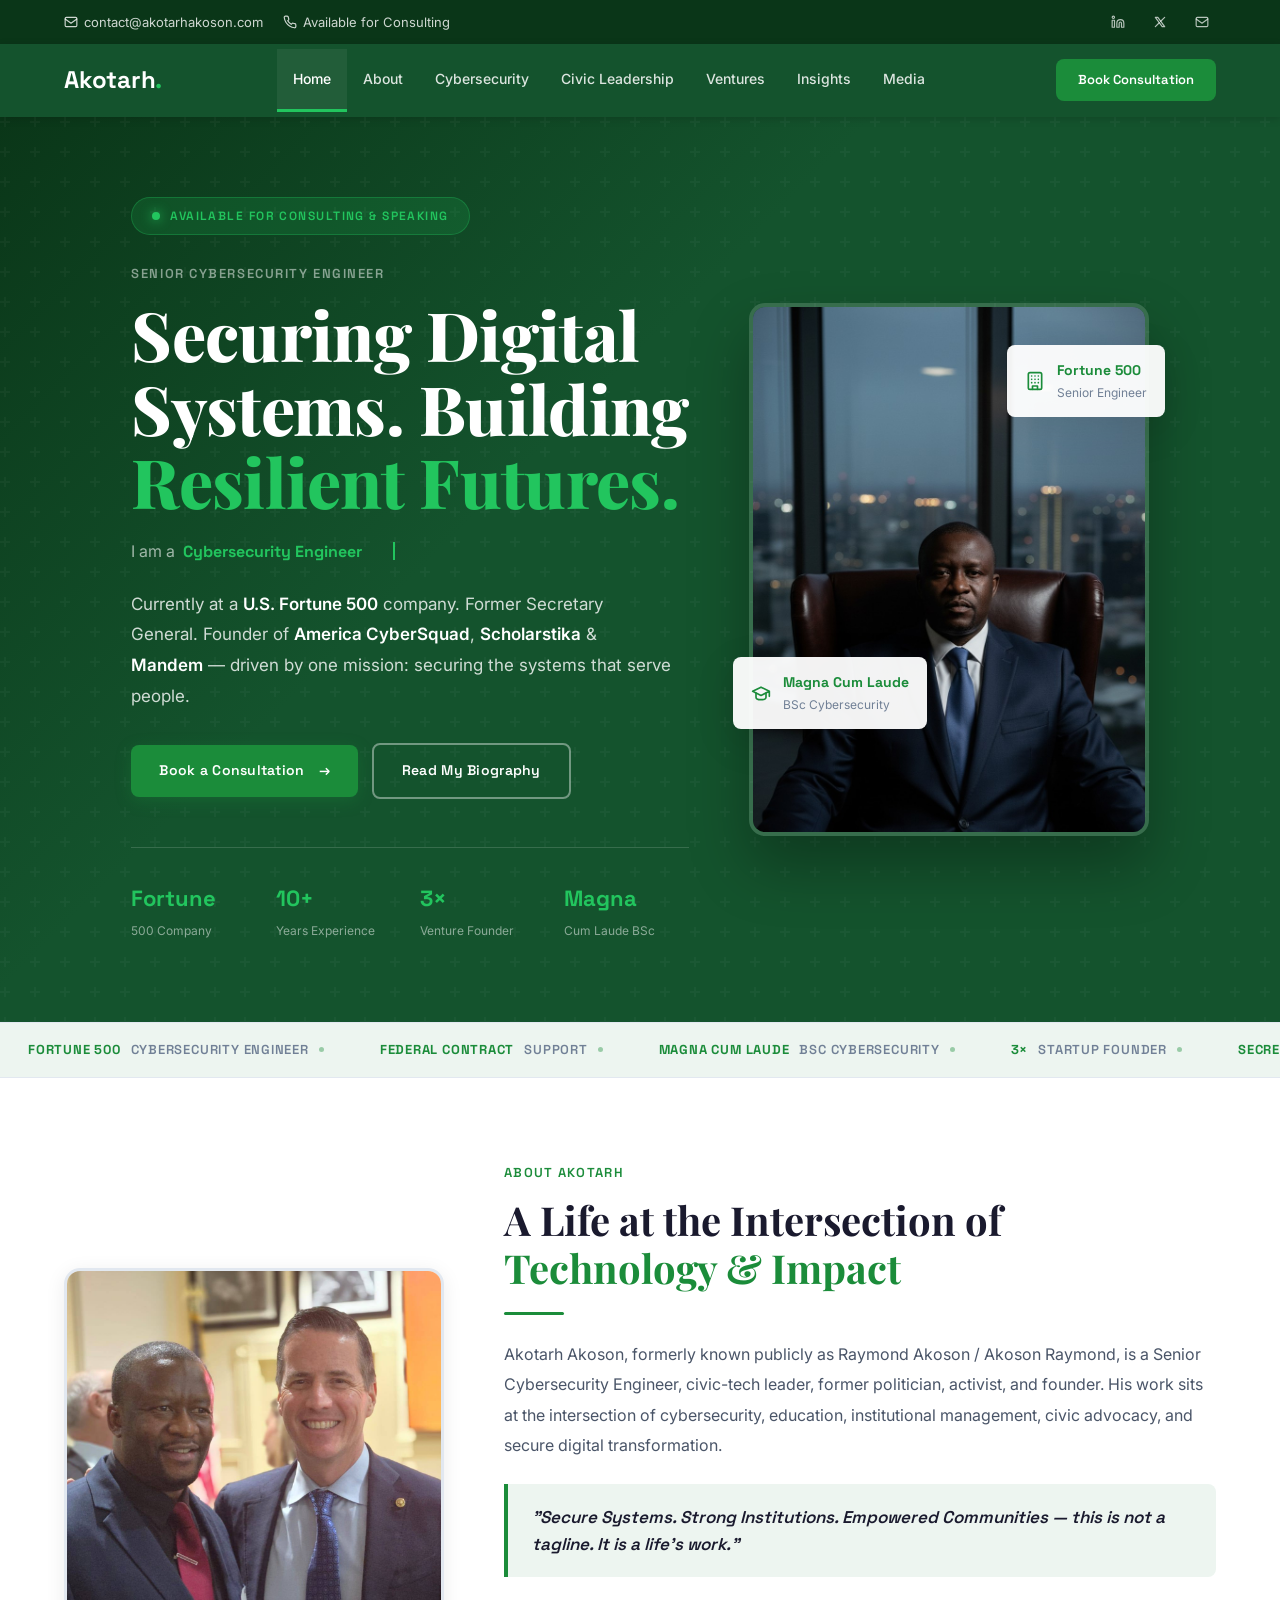
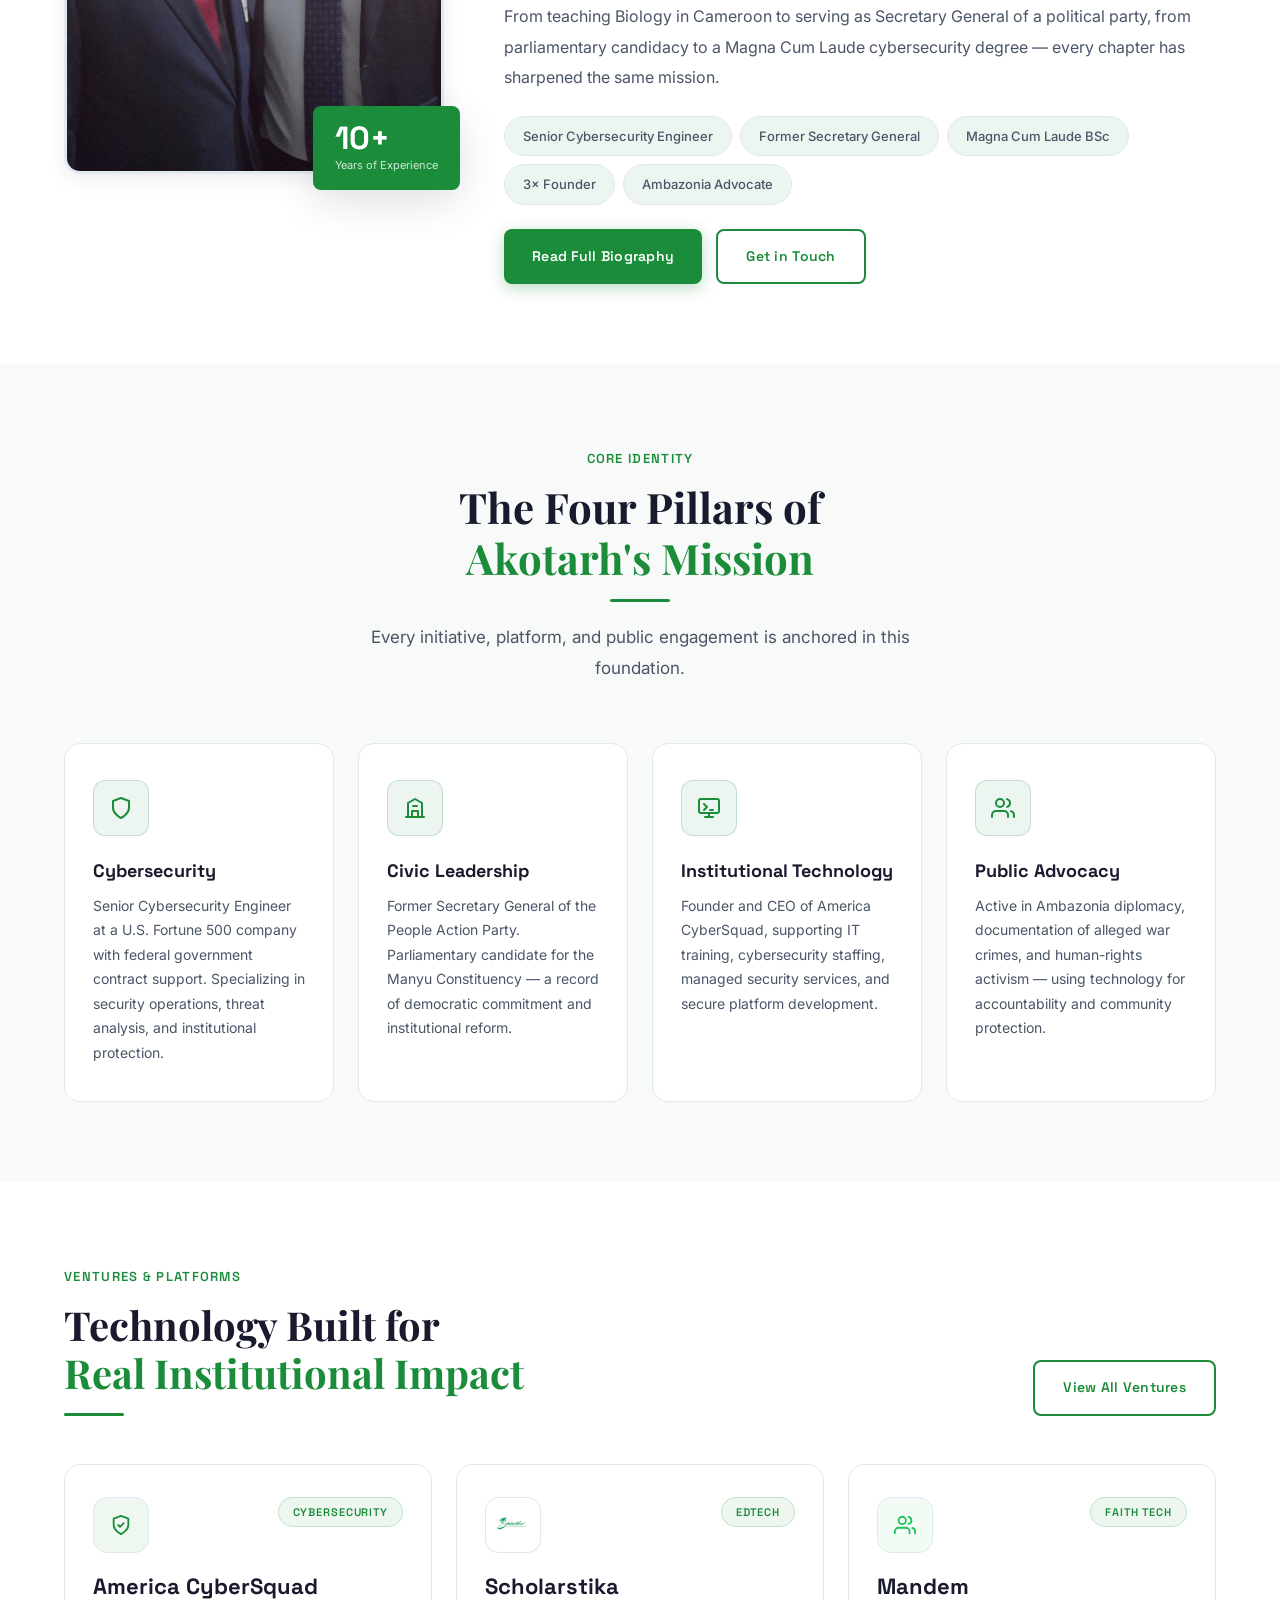
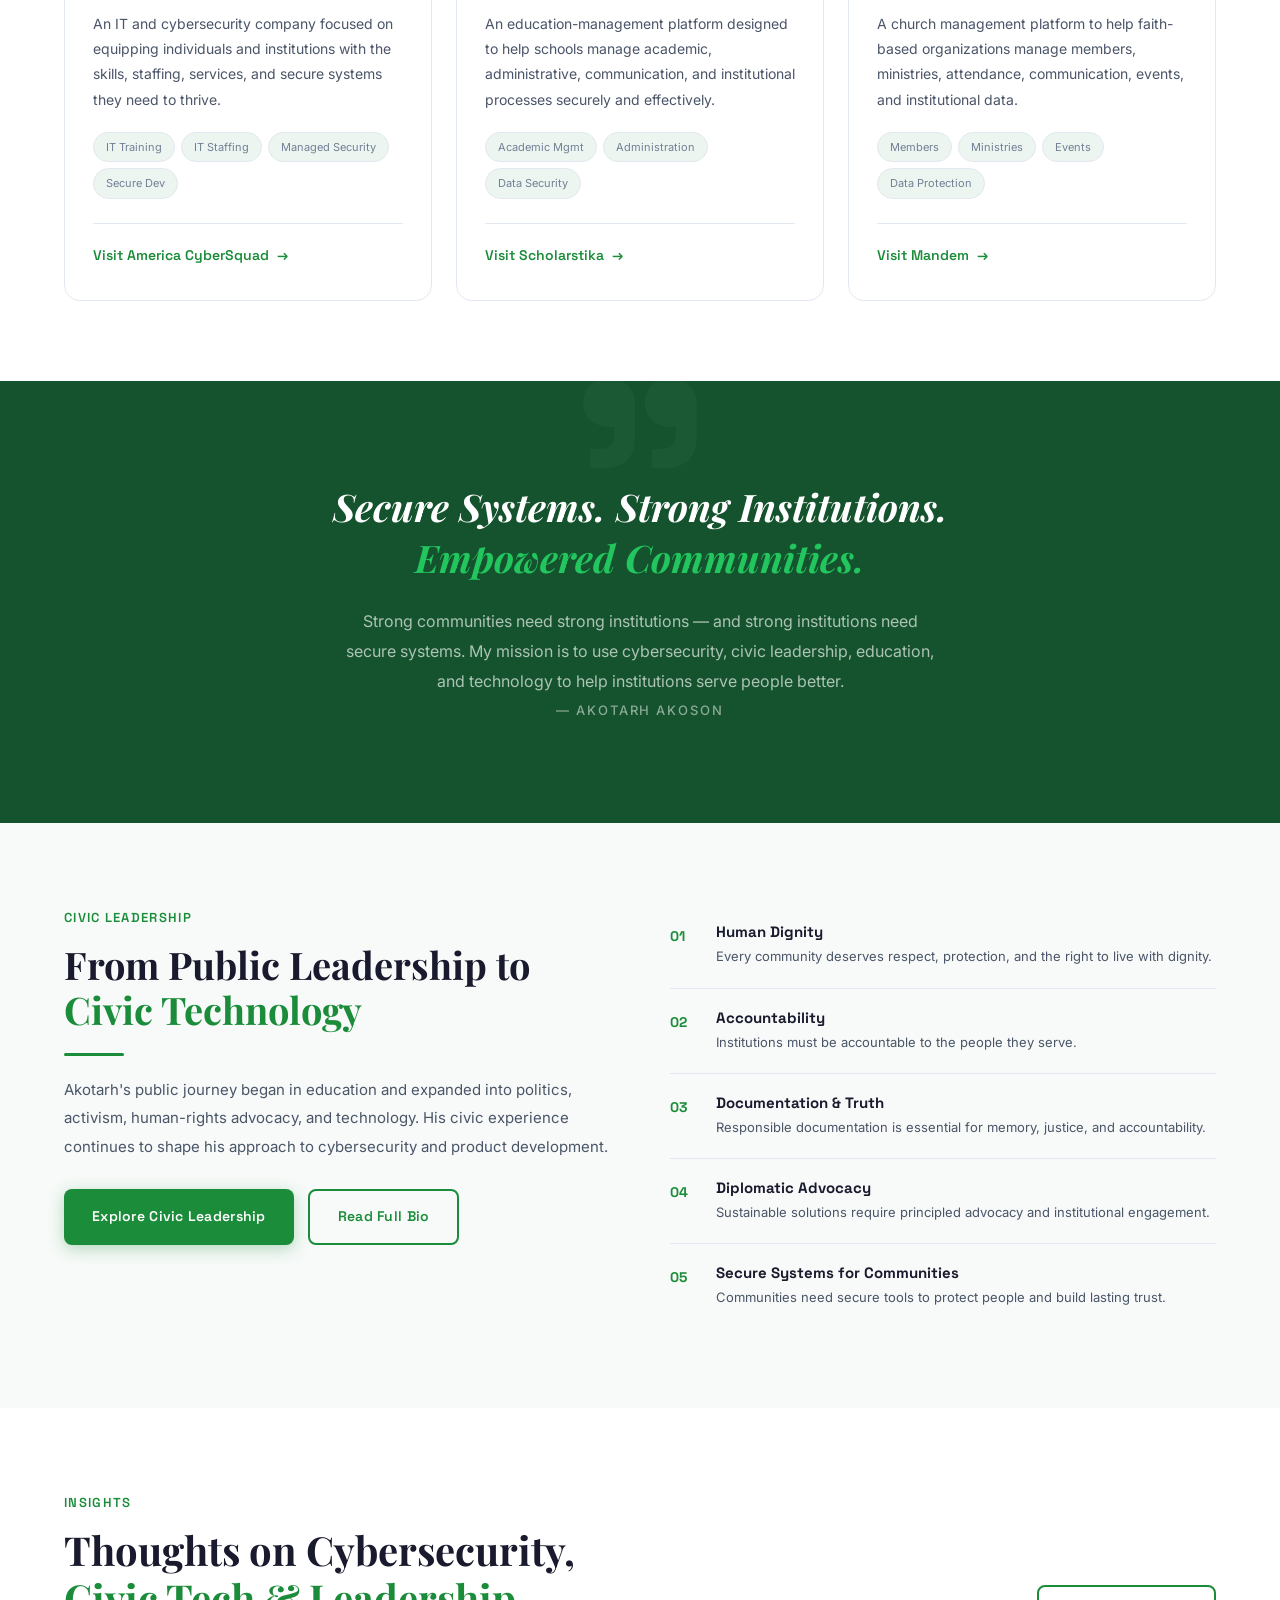
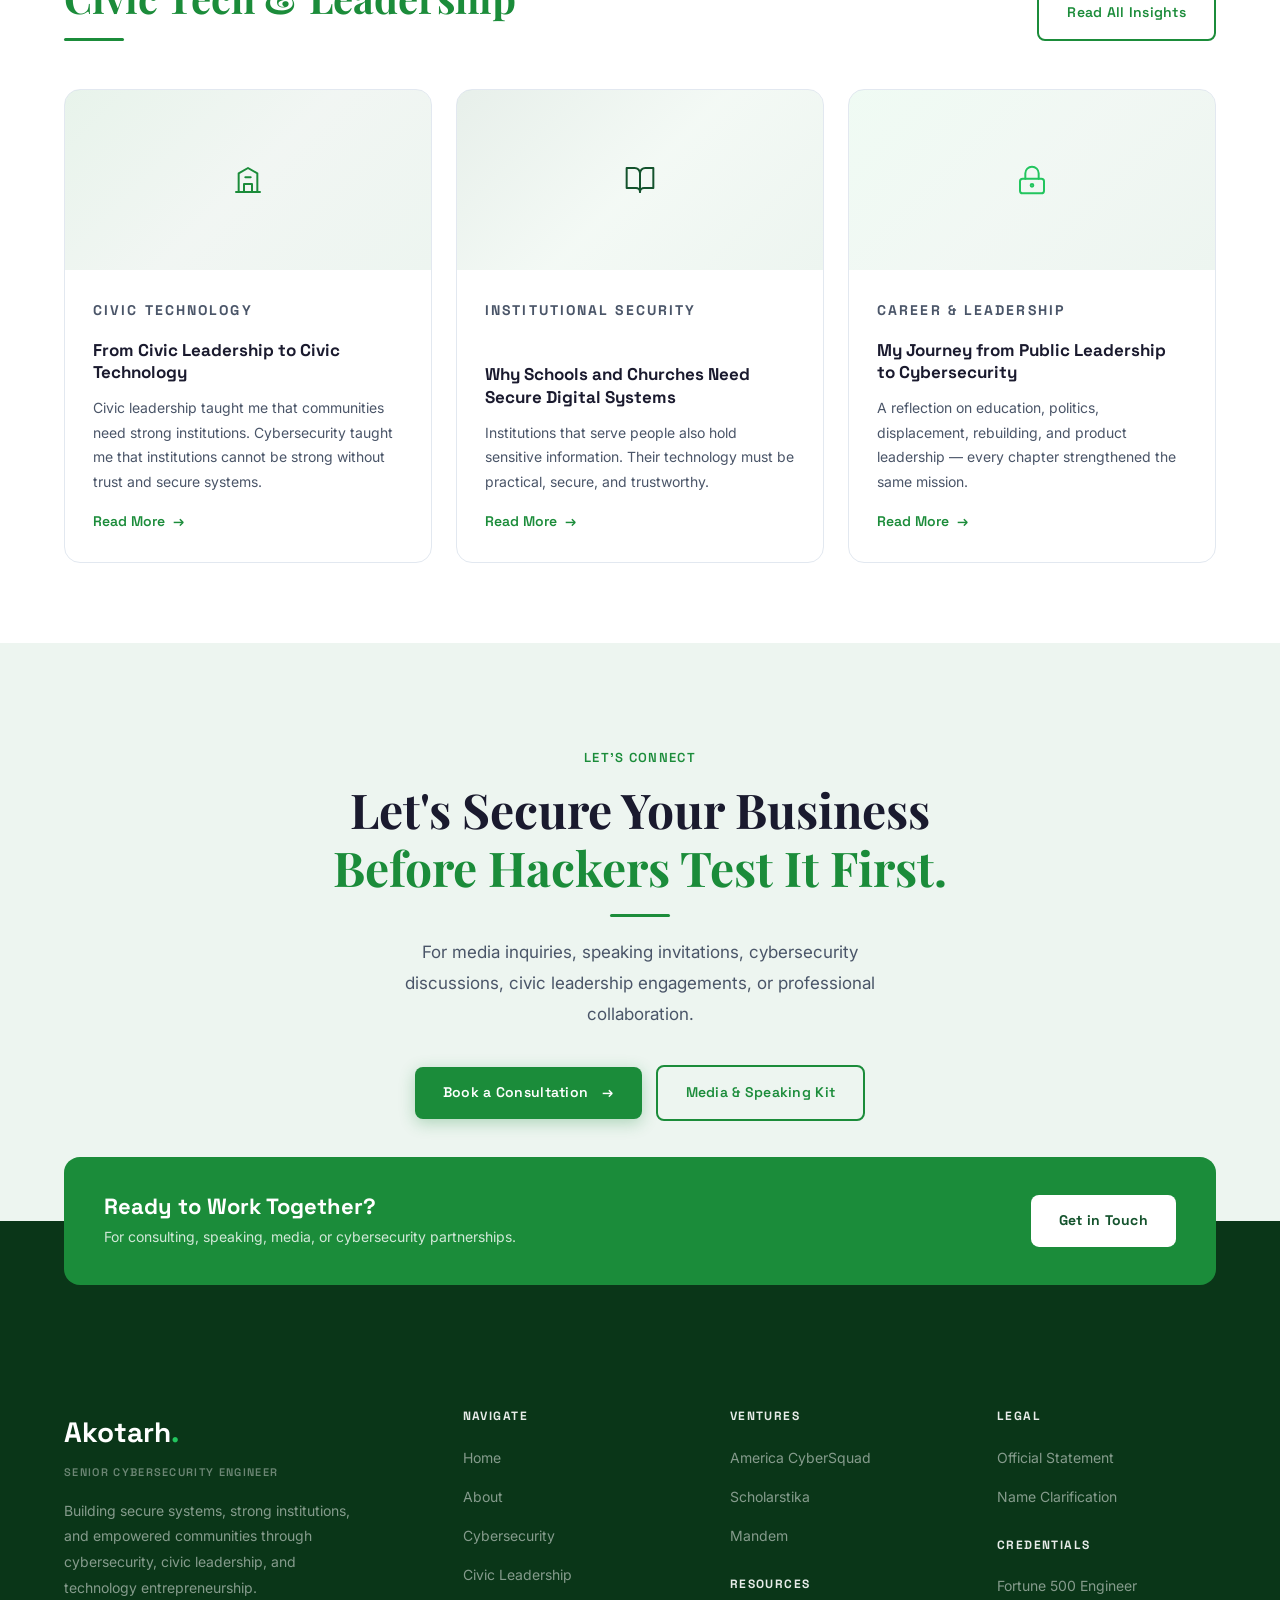
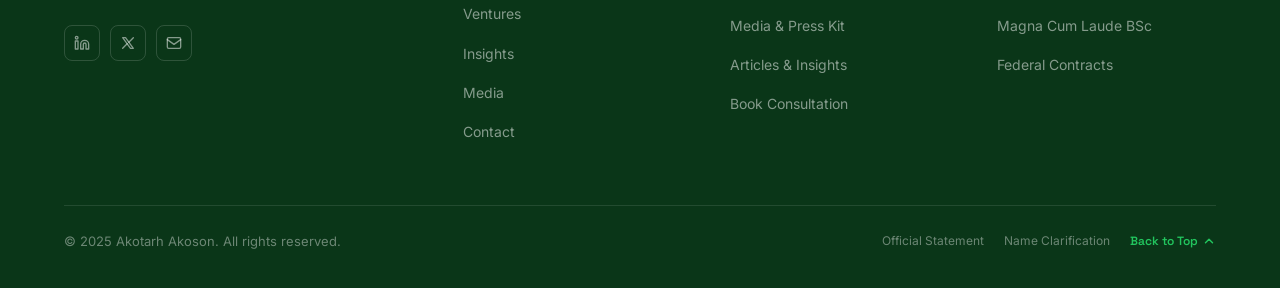
==== commit 9098f03f: "Add lobbying photo as second homepage image Replace the About section portrait with the Washington D" ====
--- a/index.html
+++ b/index.html
@@ -463,7 +463,7 @@
     <div class="about-grid">
       <div class="about-photo-wrap reveal">
         <div class="about-photo">
-          <img src="images/akotarh-portrait.jpg" alt="Akotarh Akoson — professional portrait"/>
+          <img src="images/akotarh-lobbying.jpg" alt="Akotarh Akoson at Washington DC lobbying event — civic advocacy"/>
         </div>
         <div class="about-badge"><div class="about-badge-num">10+</div><div class="about-badge-label">Years of Experience</div></div>
       </div>
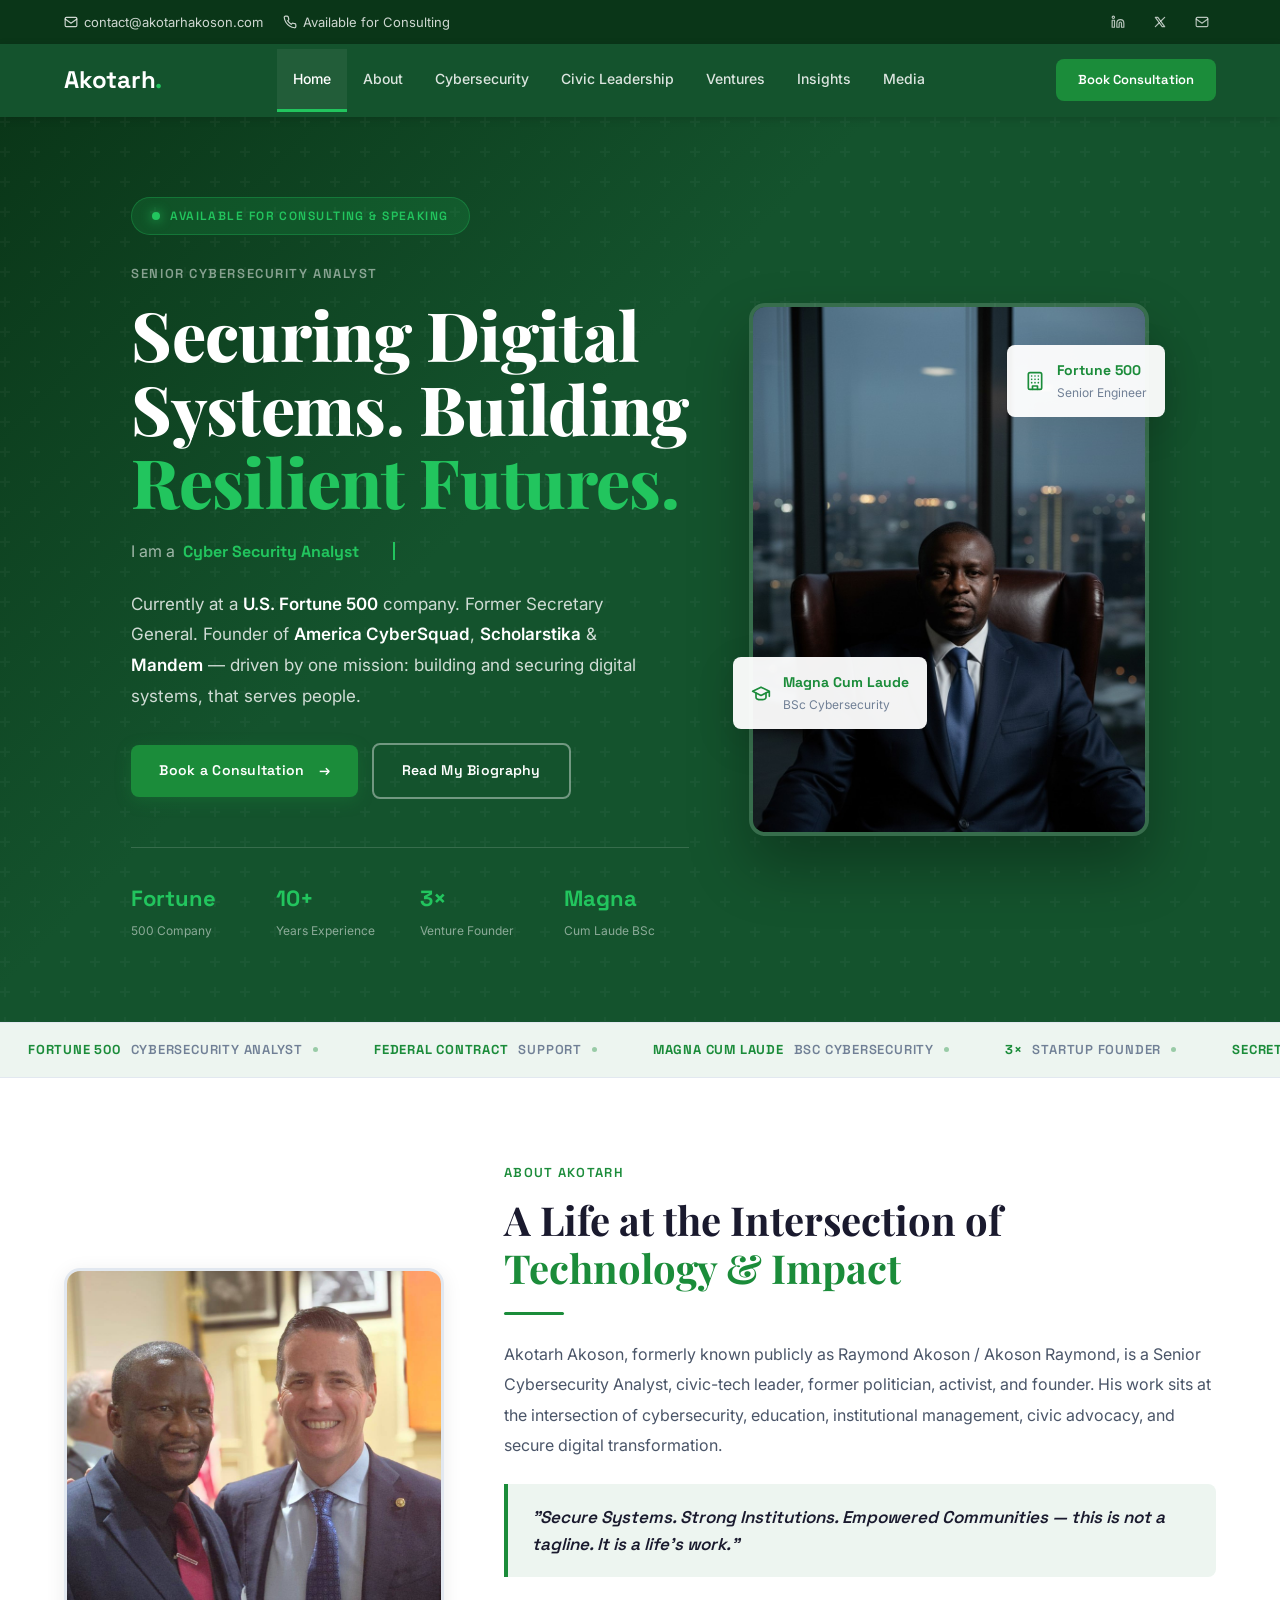
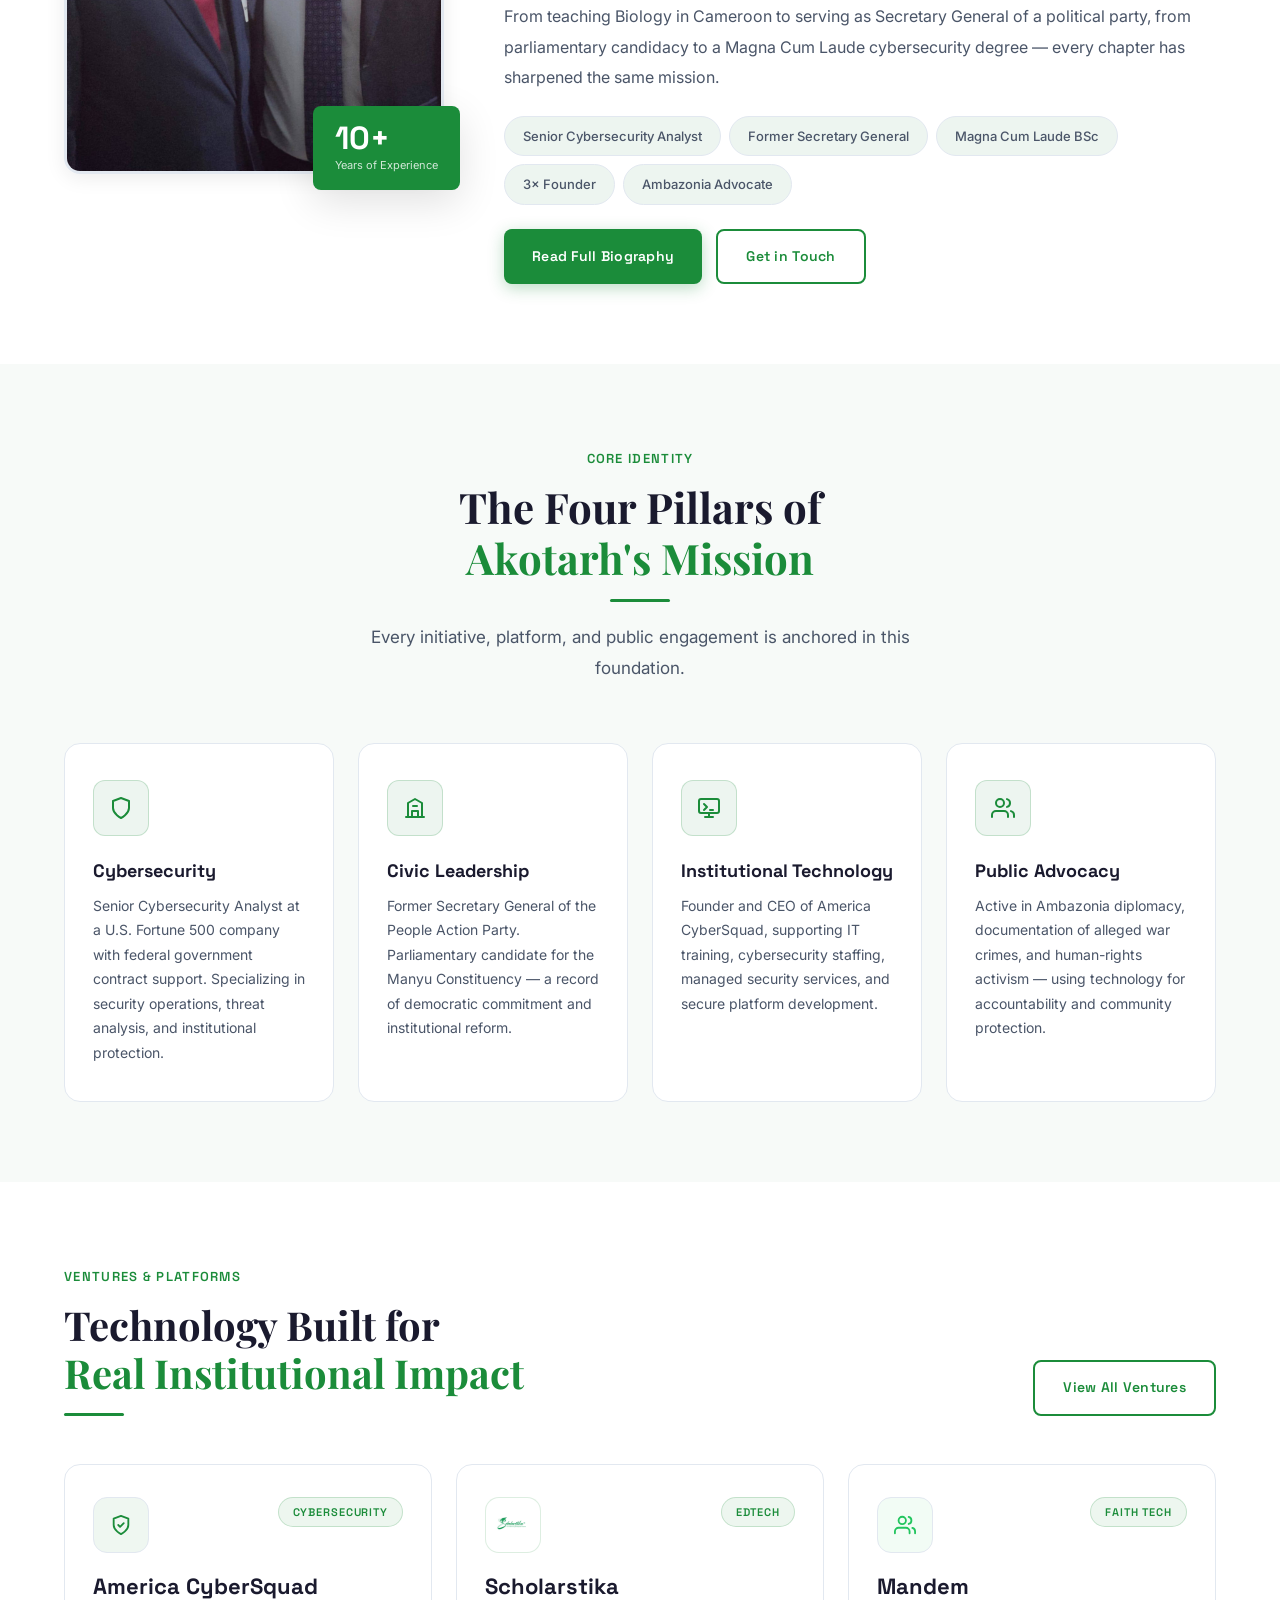
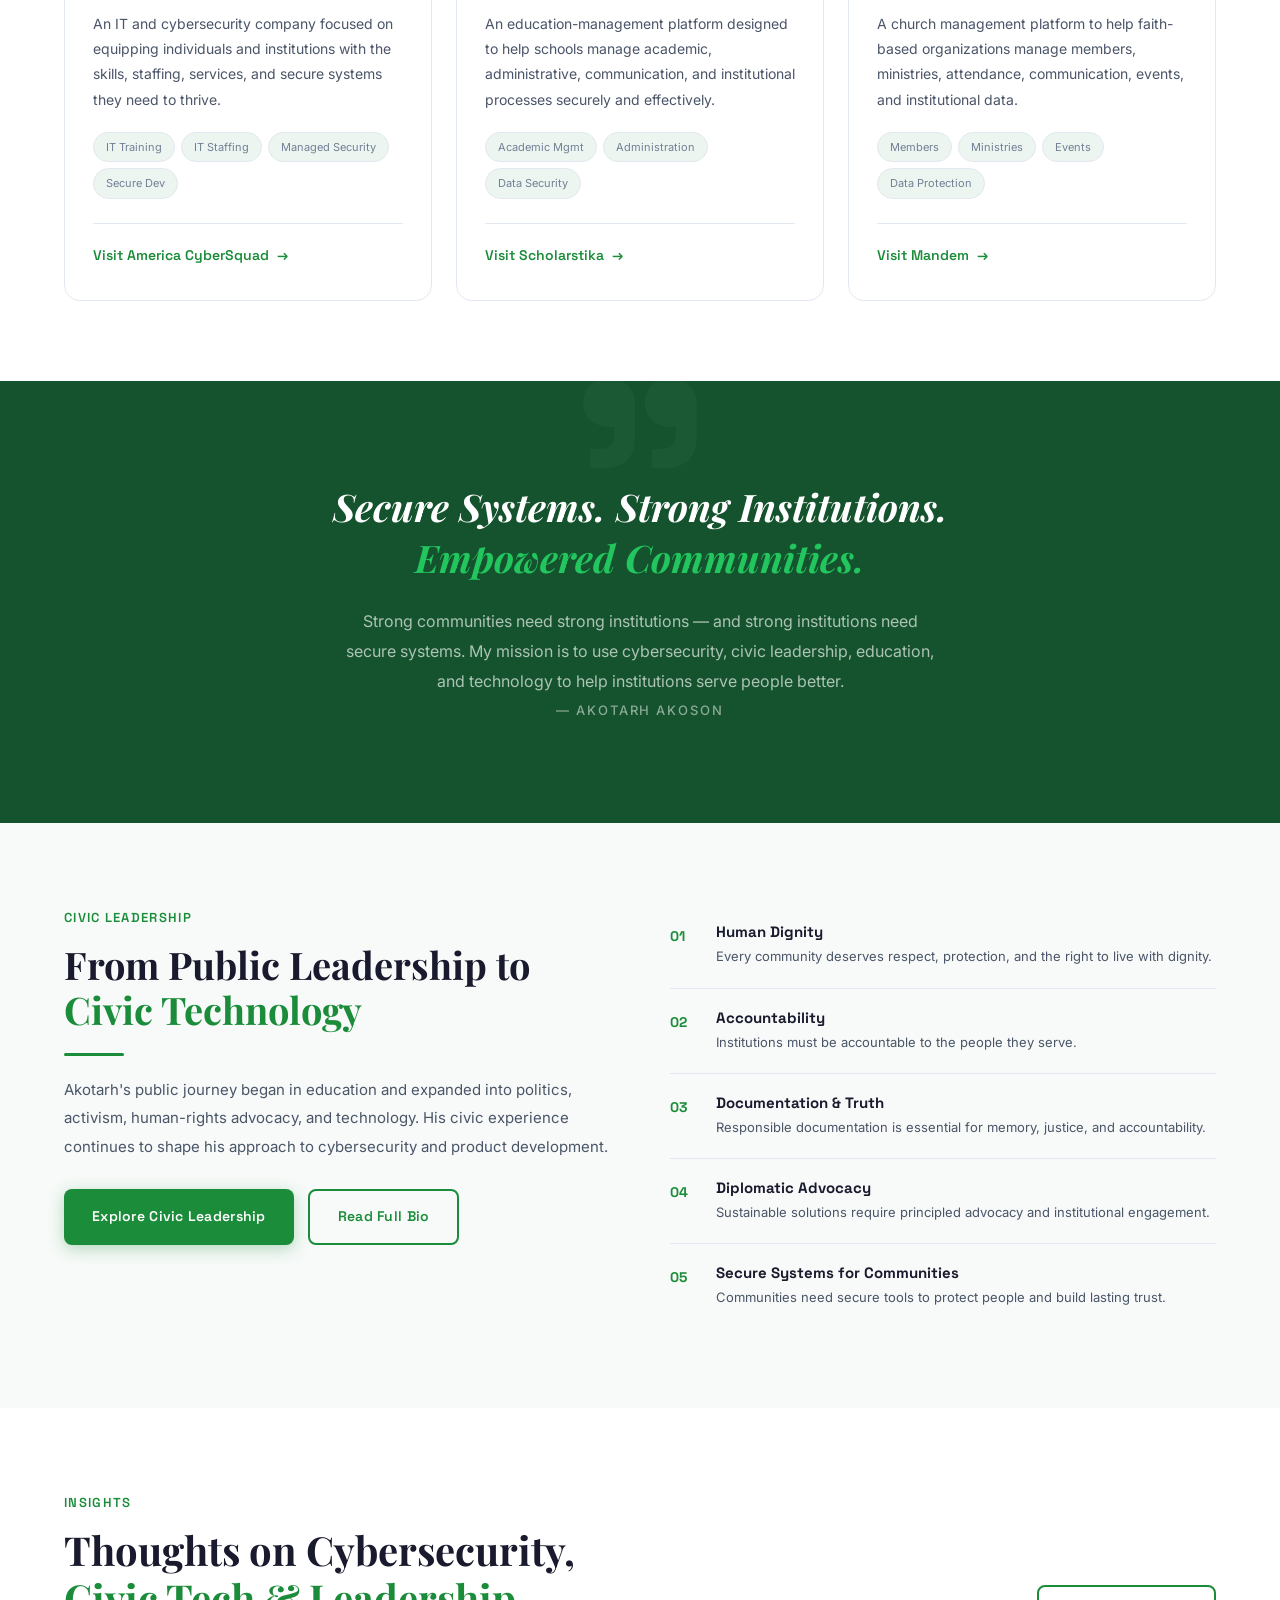
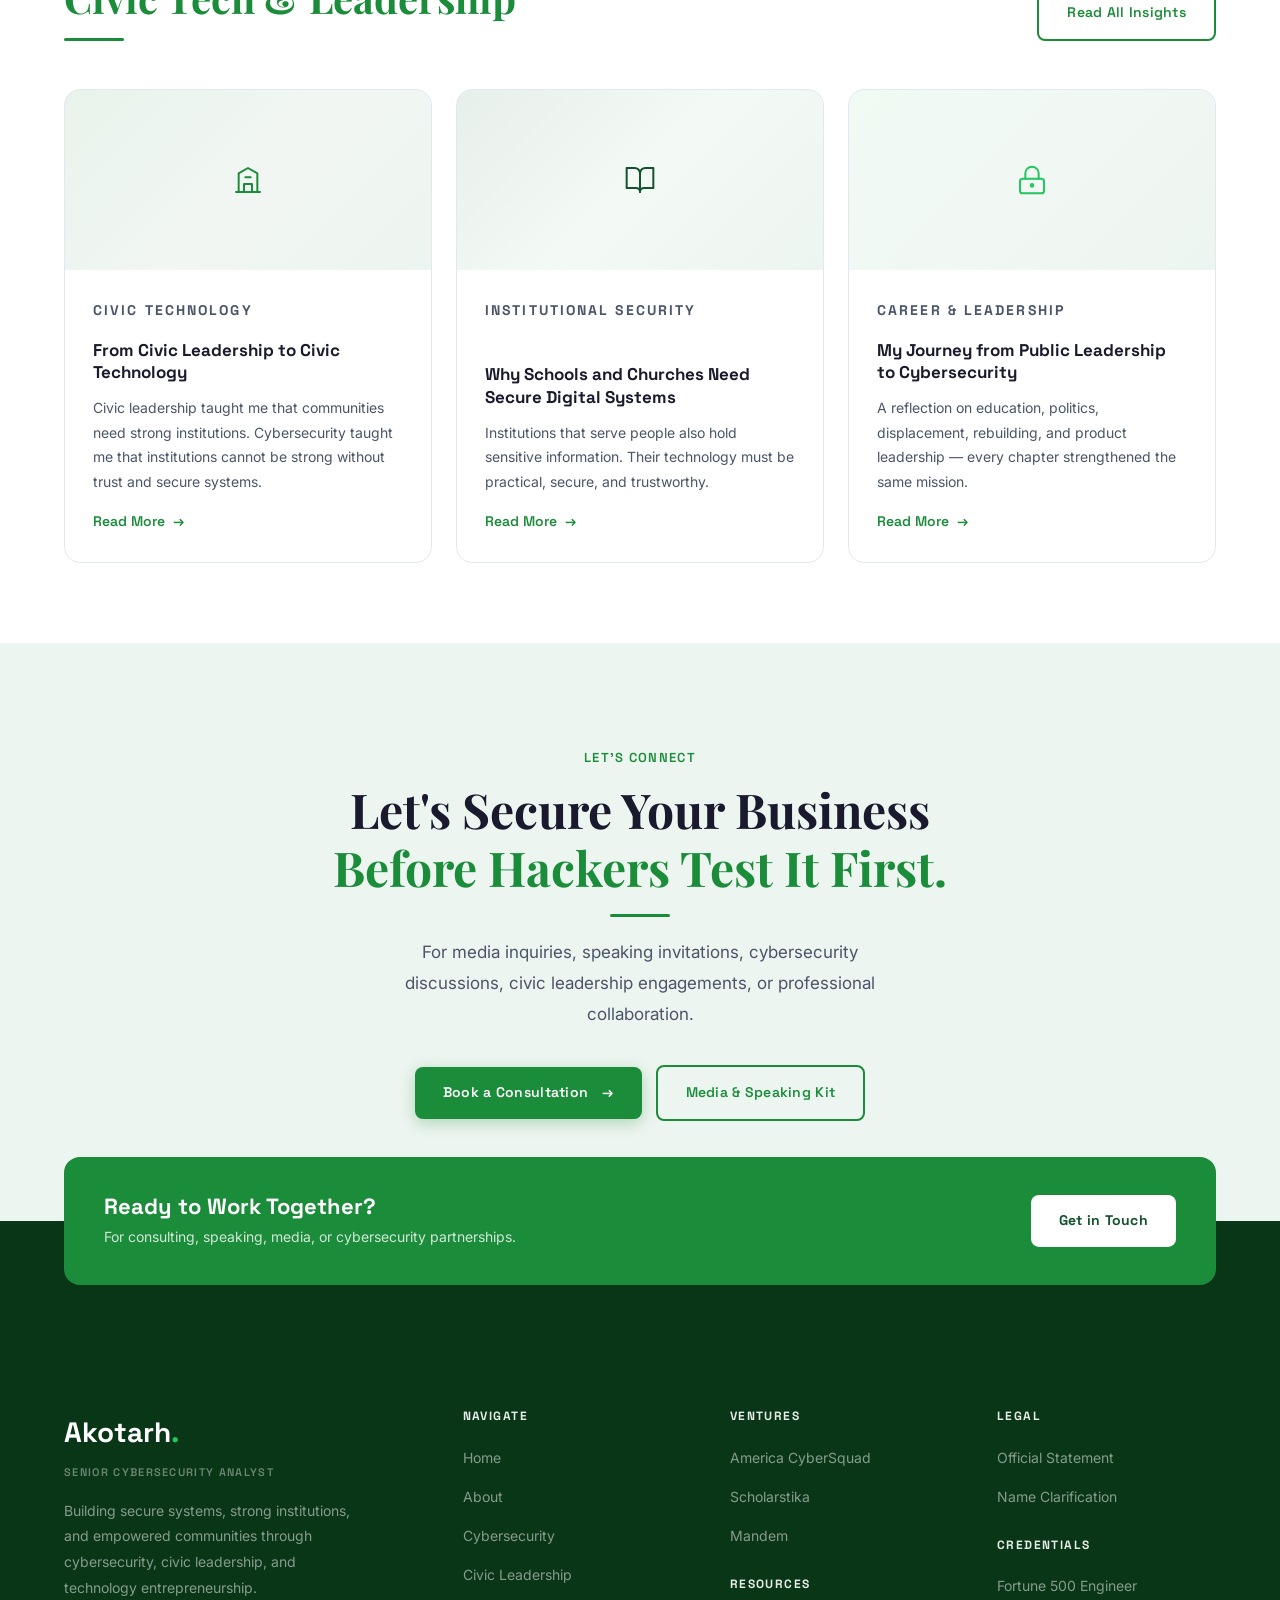
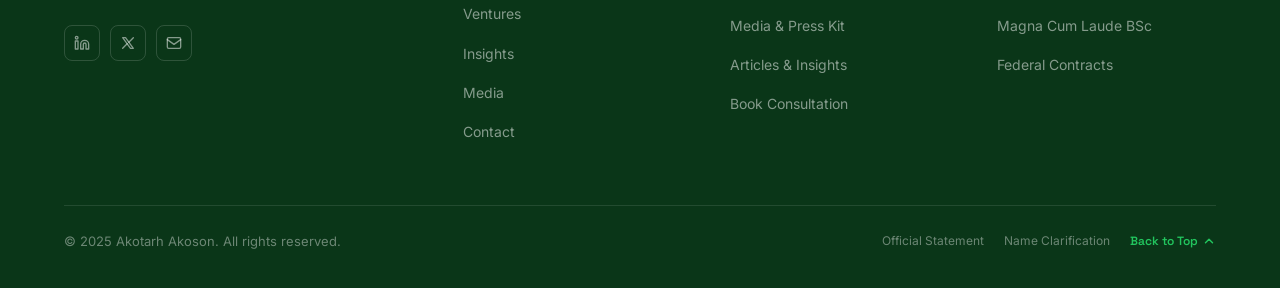
==== commit d4b32005: "Update branding: Senior Cybersecurity Analyst, English Cameroon (Ambazonia), About page images, and " ====
--- a/index.html
+++ b/index.html
@@ -3,26 +3,31 @@
 <head>
 <meta charset="UTF-8"/>
 <meta name="viewport" content="width=device-width,initial-scale=1.0"/>
-<title>Akotarh Akoson | Senior Cybersecurity Engineer & Civic-Tech Leader</title>
-<meta name="description" content="Official website of Akotarh Akoson — Senior Cybersecurity Engineer, civic-tech leader, former politician, activist, and founder of America CyberSquad, Scholarstika & Mandem."/>
+<title>Akotarh Akoson | Cybersecurity Analyst & Civic Leader</title>
+<meta name="description" content="Official website of Akotarh Akoson — Senior Cybersecurity Analyst, civic-tech leader, former politician, activist, and founder of America CyberSquad, Scholarstika & Mandem."/>
 <meta name="author" content="Akotarh Akoson"/>
 <meta name="robots" content="index, follow"/>
 <meta name="keywords" content="Akotarh Akoson, Raymond Akoson, Akoson Raymond, cybersecurity engineer, civic-tech leader, America CyberSquad, Scholarstika, Mandem, Ambazonia, Cameroon, Bellevue University, Fortune 500"/>
 <link rel="canonical" href="https://akotarhakoson.com/"/>
-<meta property="og:title" content="Akotarh Akoson | Senior Cybersecurity Engineer & Civic-Tech Leader"/>
-<meta property="og:description" content="Official website of Akotarh Akoson — Senior Cybersecurity Engineer, civic-tech leader, former politician, and founder of America CyberSquad, Scholarstika & Mandem."/>
+<meta property="og:title" content="Akotarh Akoson | Cybersecurity Analyst & Civic Leader"/>
+<meta property="og:description" content="Official website of Akotarh Akoson — Senior Cybersecurity Analyst, civic-tech leader, former politician, and founder of America CyberSquad, Scholarstika & Mandem."/>
 <meta property="og:type" content="website"/>
 <meta property="og:url" content="https://akotarhakoson.com/"/>
 <meta property="og:site_name" content="Akotarh Akoson"/>
+<meta property="og:image" content="https://akotarhakoson.com/images/akotarh-executive.jpg"/>
+<meta property="og:image:width" content="1200"/>
+<meta property="og:image:height" content="630"/>
 <meta property="og:locale" content="en_US"/>
 <meta name="twitter:card" content="summary_large_image"/>
-<meta name="twitter:title" content="Akotarh Akoson | Senior Cybersecurity Engineer"/>
-<meta name="twitter:description" content="Senior Cybersecurity Engineer, civic-tech leader, founder of America CyberSquad, Scholarstika & Mandem."/>
+<meta name="twitter:site" content="@akotarhakoson"/>
+<meta name="twitter:title" content="Akotarh Akoson | Senior Cybersecurity Analyst"/>
+<meta name="twitter:description" content="Senior Cybersecurity Analyst, civic-tech leader, founder of America CyberSquad, Scholarstika & Mandem."/>
+<meta name="twitter:image" content="https://akotarhakoson.com/images/akotarh-executive.jpg"/>
 <link rel="preconnect" href="https://fonts.googleapis.com"/>
 <link rel="preconnect" href="https://fonts.gstatic.com" crossorigin/>
 <link href="https://fonts.googleapis.com/css2?family=Playfair+Display:wght@400;500;600;700;800;900&family=Space+Grotesk:wght@400;500;600;700&family=Inter:ital,opsz,wght@0,14..32,300..700;1,14..32,300..700&display=swap" rel="stylesheet"/>
 <script type="application/ld+json">
-{"@context":"https://schema.org","@type":"Person","name":"Akotarh Akoson","alternateName":["Raymond Akoson","Akoson Raymond"],"url":"https://akotarhakoson.com","jobTitle":"Senior Cybersecurity Engineer","alumniOf":{"@type":"CollegeOrUniversity","name":"Bellevue University"},"owns":[{"@type":"Organization","name":"America CyberSquad"},{"@type":"Organization","name":"Scholarstika"},{"@type":"Organization","name":"Mandem"}]}
+{"@context":"https://schema.org","@type":"Person","name":"Akotarh Akoson","alternateName":["Raymond Akoson","Akoson Raymond"],"url":"https://akotarhakoson.com","jobTitle":"Senior Cybersecurity Analyst","alumniOf":{"@type":"CollegeOrUniversity","name":"Bellevue University"},"owns":[{"@type":"Organization","name":"America CyberSquad"},{"@type":"Organization","name":"Scholarstika"},{"@type":"Organization","name":"Mandem"}],"image":"https://akotarhakoson.com/images/akotarh-executive.jpg","sameAs":["https://www.linkedin.com/in/akotarhakoson","https://x.com/akotarhakoson"],"worksFor":{"@type":"Organization","name":"Fortune 500 Company"},"nationality":{"@type":"Country","name":"United States"},"description":"Senior Cybersecurity Analyst, civic-tech leader, former politician, and founder of America CyberSquad, Scholarstika, and Mandem."}
 </script>
 <style>
 *,*::before,*::after{box-sizing:border-box;margin:0;padding:0}
@@ -351,11 +356,11 @@
   <div class="container">
     <div class="top-bar-left">
       <a href="mailto:contact@akotarhakoson.com"><svg viewBox="0 0 24 24" fill="none" stroke="currentColor" stroke-width="2" stroke-linecap="round" stroke-linejoin="round"><rect x="2" y="4" width="20" height="16" rx="2"/><path d="M22 7l-10 7L2 7"/></svg> contact@akotarhakoson.com</a>
-      <a href="tel:+1234567890"><svg viewBox="0 0 24 24" fill="none" stroke="currentColor" stroke-width="2" stroke-linecap="round" stroke-linejoin="round"><path d="M22 16.92v3a2 2 0 01-2.18 2 19.79 19.79 0 01-8.63-3.07 19.5 19.5 0 01-6-6 19.79 19.79 0 01-3.07-8.67A2 2 0 014.11 2h3a2 2 0 012 1.72c.127.96.361 1.903.7 2.81a2 2 0 01-.45 2.11L8.09 9.91a16 16 0 006 6l1.27-1.27a2 2 0 012.11-.45c.907.339 1.85.573 2.81.7A2 2 0 0122 16.92z"/></svg> Available for Consulting</a>
+      <a href="mailto:contact@akotarhakoson.com"><svg viewBox="0 0 24 24" fill="none" stroke="currentColor" stroke-width="2" stroke-linecap="round" stroke-linejoin="round"><path d="M22 16.92v3a2 2 0 01-2.18 2 19.79 19.79 0 01-8.63-3.07 19.5 19.5 0 01-6-6 19.79 19.79 0 01-3.07-8.67A2 2 0 014.11 2h3a2 2 0 012 1.72c.127.96.361 1.903.7 2.81a2 2 0 01-.45 2.11L8.09 9.91a16 16 0 006 6l1.27-1.27a2 2 0 012.11-.45c.907.339 1.85.573 2.81.7A2 2 0 0122 16.92z"/></svg> Available for Consulting</a>
     </div>
     <div class="top-bar-right">
-      <a href="#" aria-label="LinkedIn"><svg viewBox="0 0 24 24" fill="none" stroke="currentColor" stroke-width="2" stroke-linecap="round" stroke-linejoin="round"><path d="M16 8a6 6 0 016 6v7h-4v-7a2 2 0 00-4 0v7h-4v-7a6 6 0 016-6z"/><rect x="2" y="9" width="4" height="12"/><circle cx="4" cy="4" r="2"/></svg></a>
-      <a href="#" aria-label="X / Twitter"><svg viewBox="0 0 24 24" fill="none" stroke="currentColor" stroke-width="2" stroke-linecap="round" stroke-linejoin="round"><path d="M4 4l11.733 16H20L8.267 4z"/><path d="M4 20l6.768-6.768M20 4l-6.768 6.768"/></svg></a>
+      <a href="https://www.linkedin.com/in/akotarhakoson" target="_blank" rel="noopener noreferrer" aria-label="LinkedIn"><svg viewBox="0 0 24 24" fill="none" stroke="currentColor" stroke-width="2" stroke-linecap="round" stroke-linejoin="round"><path d="M16 8a6 6 0 016 6v7h-4v-7a2 2 0 00-4 0v7h-4v-7a6 6 0 016-6z"/><rect x="2" y="9" width="4" height="12"/><circle cx="4" cy="4" r="2"/></svg></a>
+      <a href="https://x.com/akotarhakoson" target="_blank" rel="noopener noreferrer" aria-label="X / Twitter"><svg viewBox="0 0 24 24" fill="none" stroke="currentColor" stroke-width="2" stroke-linecap="round" stroke-linejoin="round"><path d="M4 4l11.733 16H20L8.267 4z"/><path d="M4 20l6.768-6.768M20 4l-6.768 6.768"/></svg></a>
       <a href="mailto:contact@akotarhakoson.com" aria-label="Email"><svg viewBox="0 0 24 24" fill="none" stroke="currentColor" stroke-width="2" stroke-linecap="round" stroke-linejoin="round"><rect x="2" y="4" width="20" height="16" rx="2"/><path d="M22 7l-10 7L2 7"/></svg></a>
     </div>
   </div>
@@ -380,6 +385,7 @@
     </div>
   </div>
 </nav>
+</header>
 <div class="mob" id="mob">
   <div class="mob-links">
     <a href="index.html">Home</a><a href="about.html">About</a><a href="cybersecurity.html">Cybersecurity</a>
@@ -388,8 +394,8 @@
   </div>
   <a href="contact.html" class="btn btn-primary mob-cta">Book Consultation</a>
   <div class="mob-social">
-    <a href="#" aria-label="LinkedIn"><svg viewBox="0 0 24 24" fill="none" stroke="currentColor" stroke-width="2" stroke-linecap="round" stroke-linejoin="round"><path d="M16 8a6 6 0 016 6v7h-4v-7a2 2 0 00-4 0v7h-4v-7a6 6 0 016-6z"/><rect x="2" y="9" width="4" height="12"/><circle cx="4" cy="4" r="2"/></svg></a>
-    <a href="#" aria-label="X / Twitter"><svg viewBox="0 0 24 24" fill="none" stroke="currentColor" stroke-width="2" stroke-linecap="round" stroke-linejoin="round"><path d="M4 4l11.733 16H20L8.267 4z"/><path d="M4 20l6.768-6.768M20 4l-6.768 6.768"/></svg></a>
+    <a href="https://www.linkedin.com/in/akotarhakoson" target="_blank" rel="noopener noreferrer" aria-label="LinkedIn"><svg viewBox="0 0 24 24" fill="none" stroke="currentColor" stroke-width="2" stroke-linecap="round" stroke-linejoin="round"><path d="M16 8a6 6 0 016 6v7h-4v-7a2 2 0 00-4 0v7h-4v-7a6 6 0 016-6z"/><rect x="2" y="9" width="4" height="12"/><circle cx="4" cy="4" r="2"/></svg></a>
+    <a href="https://x.com/akotarhakoson" target="_blank" rel="noopener noreferrer" aria-label="X / Twitter"><svg viewBox="0 0 24 24" fill="none" stroke="currentColor" stroke-width="2" stroke-linecap="round" stroke-linejoin="round"><path d="M4 4l11.733 16H20L8.267 4z"/><path d="M4 20l6.768-6.768M20 4l-6.768 6.768"/></svg></a>
     <a href="mailto:contact@akotarhakoson.com" aria-label="Email"><svg viewBox="0 0 24 24" fill="none" stroke="currentColor" stroke-width="2" stroke-linecap="round" stroke-linejoin="round"><rect x="2" y="4" width="20" height="16" rx="2"/><path d="M22 7l-10 7L2 7"/></svg></a>
   </div>
 </div>
@@ -403,13 +409,13 @@
   <div class="container">
     <div class="hero-text">
       <div class="hero-badge reveal"><span class="hero-badge-dot"></span><span class="hero-badge-text">Available for Consulting &amp; Speaking</span></div>
-      <div class="hero-subtitle reveal" style="transition-delay:.04s">Senior Cybersecurity Engineer</div>
+      <div class="hero-subtitle reveal" style="transition-delay:.04s">Senior Cybersecurity Analyst</div>
       <h1 class="reveal" style="transition-delay:.08s">Securing Digital<br/>Systems. Building<br/><span class="highlight">Resilient Futures.</span></h1>
       <div class="typing-row reveal" style="transition-delay:.12s">
         <span class="typing-pre">I am a</span>
         <span class="typing-txt" id="typed"></span><span class="typing-cur"></span>
       </div>
-      <p class="hero-desc reveal" style="transition-delay:.16s">Currently at a <strong>U.S. Fortune 500</strong> company. Former Secretary General. Founder of <strong>America CyberSquad</strong>, <strong>Scholarstika</strong> &amp; <strong>Mandem</strong> — driven by one mission: securing the systems that serve people.</p>
+      <p class="hero-desc reveal" style="transition-delay:.16s">Currently at a <strong>U.S. Fortune 500</strong> company. Former Secretary General. Founder of <strong>America CyberSquad</strong>, <strong>Scholarstika</strong> &amp; <strong>Mandem</strong> — driven by one mission: building and securing digital systems, that serves people.</p>
       <div class="hero-btns reveal" style="transition-delay:.2s">
         <a href="contact.html" class="btn btn-primary btn-arrow">Book a Consultation</a>
         <a href="about.html" class="btn btn-outline-white">Read My Biography</a>
@@ -423,7 +429,7 @@
     </div>
     <div class="hero-photo reveal" style="transition-delay:.06s">
       <div class="hero-photo-frame">
-        <img src="images/akotarh-executive.jpg" alt="Akotarh Akoson — Senior Cybersecurity Engineer" id="heroImg"/>
+        <img src="images/akotarh-executive.jpg" alt="Akotarh Akoson — Senior Cybersecurity Analyst" id="heroImg"/>
       </div>
       <div class="hero-photo-card hpc-1"><svg viewBox="0 0 24 24" fill="none" stroke="currentColor" stroke-width="2" stroke-linecap="round" stroke-linejoin="round"><rect x="4" y="2" width="16" height="20" rx="2"/><path d="M9 22v-4h6v4"/><path d="M8 6h.01M16 6h.01M12 6h.01M8 10h.01M16 10h.01M12 10h.01M8 14h.01M16 14h.01M12 14h.01"/></svg><div><div class="card-title">Fortune 500</div><div class="card-sub">Senior Engineer</div></div></div>
       <div class="hero-photo-card hpc-2"><svg viewBox="0 0 24 24" fill="none" stroke="currentColor" stroke-width="2" stroke-linecap="round" stroke-linejoin="round"><path d="M22 10v6M2 10l10-5 10 5-10 5z"/><path d="M6 12v5c0 1.66 2.69 3 6 3s6-1.34 6-3v-5"/></svg><div><div class="card-title">Magna Cum Laude</div><div class="card-sub">BSc Cybersecurity</div></div></div>
@@ -434,7 +440,7 @@
 <!-- ████ TICKER ████ -->
 <div class="ticker">
   <div class="ticker-track">
-    <div class="ticker-item"><em>Fortune 500</em> Cybersecurity Engineer<div class="ticker-dot"></div></div>
+    <div class="ticker-item"><em>Fortune 500</em> Cybersecurity Analyst<div class="ticker-dot"></div></div>
     <div class="ticker-item"><em>Federal Contract</em> Support<div class="ticker-dot"></div></div>
     <div class="ticker-item"><em>Magna Cum Laude</em> BSc Cybersecurity<div class="ticker-dot"></div></div>
     <div class="ticker-item"><em>3&times;</em> Startup Founder<div class="ticker-dot"></div></div>
@@ -444,7 +450,7 @@
     <div class="ticker-item"><em>America CyberSquad</em> Founder<div class="ticker-dot"></div></div>
     <div class="ticker-item"><em>Scholarstika</em> Founder<div class="ticker-dot"></div></div>
     <div class="ticker-item"><em>Mandem</em> Founder<div class="ticker-dot"></div></div>
-    <div class="ticker-item"><em>Fortune 500</em> Cybersecurity Engineer<div class="ticker-dot"></div></div>
+    <div class="ticker-item"><em>Fortune 500</em> Cybersecurity Analyst<div class="ticker-dot"></div></div>
     <div class="ticker-item"><em>Federal Contract</em> Support<div class="ticker-dot"></div></div>
     <div class="ticker-item"><em>Magna Cum Laude</em> BSc Cybersecurity<div class="ticker-dot"></div></div>
     <div class="ticker-item"><em>3&times;</em> Startup Founder<div class="ticker-dot"></div></div>
@@ -471,11 +477,11 @@
         <span class="section-label">About Akotarh</span>
         <h2>A Life at the Intersection of<br/><span class="highlight">Technology &amp; Impact</span></h2>
         <div class="accent-line left"></div>
-        <p style="margin-top:24px">Akotarh Akoson, formerly known publicly as Raymond Akoson / Akoson Raymond, is a Senior Cybersecurity Engineer, civic-tech leader, former politician, activist, and founder. His work sits at the intersection of cybersecurity, education, institutional management, civic advocacy, and secure digital transformation.</p>
+        <p style="margin-top:24px">Akotarh Akoson, formerly known publicly as Raymond Akoson / Akoson Raymond, is a Senior Cybersecurity Analyst, civic-tech leader, former politician, activist, and founder. His work sits at the intersection of cybersecurity, education, institutional management, civic advocacy, and secure digital transformation.</p>
         <div class="about-quote"><p>"Secure Systems. Strong Institutions. Empowered Communities — this is not a tagline. It is a life's work."</p></div>
         <p>From teaching Biology in Cameroon to serving as Secretary General of a political party, from parliamentary candidacy to a Magna Cum Laude cybersecurity degree — every chapter has sharpened the same mission.</p>
         <div class="about-tags">
-          <span class="about-tag">Senior Cybersecurity Engineer</span><span class="about-tag">Former Secretary General</span>
+          <span class="about-tag">Senior Cybersecurity Analyst</span><span class="about-tag">Former Secretary General</span>
           <span class="about-tag">Magna Cum Laude BSc</span><span class="about-tag">3&times; Founder</span><span class="about-tag">Ambazonia Advocate</span>
         </div>
         <div style="display:flex;gap:14px;flex-wrap:wrap">
@@ -497,7 +503,7 @@
       <p style="margin-top:20px">Every initiative, platform, and public engagement is anchored in this foundation.</p>
     </div>
     <div class="pillars-grid">
-      <div class="pillar-card reveal d1"><div class="pillar-icon"><svg viewBox="0 0 24 24" fill="none" stroke="currentColor" stroke-width="2" stroke-linecap="round" stroke-linejoin="round"><path d="M12 22s8-4 8-10V5l-8-3-8 3v7c0 6 8 10 8 10z"/></svg></div><h3>Cybersecurity</h3><p>Senior Cybersecurity Engineer at a U.S. Fortune 500 company with federal government contract support. Specializing in security operations, threat analysis, and institutional protection.</p></div>
+      <div class="pillar-card reveal d1"><div class="pillar-icon"><svg viewBox="0 0 24 24" fill="none" stroke="currentColor" stroke-width="2" stroke-linecap="round" stroke-linejoin="round"><path d="M12 22s8-4 8-10V5l-8-3-8 3v7c0 6 8 10 8 10z"/></svg></div><h3>Cybersecurity</h3><p>Senior Cybersecurity Analyst at a U.S. Fortune 500 company with federal government contract support. Specializing in security operations, threat analysis, and institutional protection.</p></div>
       <div class="pillar-card reveal d2"><div class="pillar-icon"><svg viewBox="0 0 24 24" fill="none" stroke="currentColor" stroke-width="2" stroke-linecap="round" stroke-linejoin="round"><path d="M3 21h18"/><path d="M5 21V7l7-4 7 4v14"/><path d="M9 21v-6h6v6"/><path d="M10 10h4"/></svg></div><h3>Civic Leadership</h3><p>Former Secretary General of the People Action Party. Parliamentary candidate for the Manyu Constituency — a record of democratic commitment and institutional reform.</p></div>
       <div class="pillar-card reveal d3"><div class="pillar-icon"><svg viewBox="0 0 24 24" fill="none" stroke="currentColor" stroke-width="2" stroke-linecap="round" stroke-linejoin="round"><rect x="2" y="3" width="20" height="14" rx="2"/><path d="M8 21h8"/><path d="M12 17v4"/><path d="M7 8l3 3-3 3"/><path d="M13 14h3"/></svg></div><h3>Institutional Technology</h3><p>Founder and CEO of America CyberSquad, supporting IT training, cybersecurity staffing, managed security services, and secure platform development.</p></div>
       <div class="pillar-card reveal d4"><div class="pillar-icon"><svg viewBox="0 0 24 24" fill="none" stroke="currentColor" stroke-width="2" stroke-linecap="round" stroke-linejoin="round"><path d="M17 21v-2a4 4 0 00-4-4H5a4 4 0 00-4 4v2"/><circle cx="9" cy="7" r="4"/><path d="M23 21v-2a4 4 0 00-3-3.87"/><path d="M16 3.13a4 4 0 010 7.75"/></svg></div><h3>Public Advocacy</h3><p>Active in Ambazonia diplomacy, documentation of alleged war crimes, and human-rights activism — using technology for accountability and community protection.</p></div>
@@ -518,7 +524,7 @@
         <h3>America CyberSquad</h3>
         <div class="venture-desc">An IT and cybersecurity company focused on equipping individuals and institutions with the skills, staffing, services, and secure systems they need to thrive.</div>
         <div class="venture-tags"><span class="venture-tag">IT Training</span><span class="venture-tag">IT Staffing</span><span class="venture-tag">Managed Security</span><span class="venture-tag">Secure Dev</span></div>
-        <div class="venture-divider"></div><a href="ventures.html" class="btn-ghost">Visit America CyberSquad</a>
+        <div class="venture-divider"></div><a href="https://americacybersquad.com/" target="_blank" rel="noopener noreferrer" class="btn-ghost">Visit America CyberSquad</a>
       </div>
       <div class="venture-card reveal d2">
         <div class="venture-header"><div class="venture-logo" style="background:#fff;padding:4px;border:1px solid rgba(27,140,58,.15)"><img src="images/scholarstika-logo.png" alt="Scholarstika" style="width:36px;height:36px;object-fit:contain;border-radius:6px"></div><span class="venture-chip">EdTech</span></div>
@@ -626,11 +632,11 @@
     <div class="footer-grid">
       <div>
         <div class="footer-brand">Akotarh<span>.</span></div>
-        <div class="footer-tagline">Senior Cybersecurity Engineer</div>
+        <div class="footer-tagline">Senior Cybersecurity Analyst</div>
         <p class="footer-desc">Building secure systems, strong institutions, and empowered communities through cybersecurity, civic leadership, and technology entrepreneurship.</p>
         <div class="footer-social">
-          <a href="#" aria-label="LinkedIn"><svg width="16" height="16" viewBox="0 0 24 24" fill="none" stroke="currentColor" stroke-width="2" stroke-linecap="round" stroke-linejoin="round"><path d="M16 8a6 6 0 016 6v7h-4v-7a2 2 0 00-4 0v7h-4v-7a6 6 0 016-6z"/><rect x="2" y="9" width="4" height="12"/><circle cx="4" cy="4" r="2"/></svg></a>
-          <a href="#" aria-label="X / Twitter"><svg width="16" height="16" viewBox="0 0 24 24" fill="none" stroke="currentColor" stroke-width="2" stroke-linecap="round" stroke-linejoin="round"><path d="M4 4l11.733 16H20L8.267 4z"/><path d="M4 20l6.768-6.768M20 4l-6.768 6.768"/></svg></a>
+          <a href="https://www.linkedin.com/in/akotarhakoson" target="_blank" rel="noopener noreferrer" aria-label="LinkedIn"><svg width="16" height="16" viewBox="0 0 24 24" fill="none" stroke="currentColor" stroke-width="2" stroke-linecap="round" stroke-linejoin="round"><path d="M16 8a6 6 0 016 6v7h-4v-7a2 2 0 00-4 0v7h-4v-7a6 6 0 016-6z"/><rect x="2" y="9" width="4" height="12"/><circle cx="4" cy="4" r="2"/></svg></a>
+          <a href="https://x.com/akotarhakoson" target="_blank" rel="noopener noreferrer" aria-label="X / Twitter"><svg width="16" height="16" viewBox="0 0 24 24" fill="none" stroke="currentColor" stroke-width="2" stroke-linecap="round" stroke-linejoin="round"><path d="M4 4l11.733 16H20L8.267 4z"/><path d="M4 20l6.768-6.768M20 4l-6.768 6.768"/></svg></a>
           <a href="mailto:contact@akotarhakoson.com" aria-label="Email"><svg width="16" height="16" viewBox="0 0 24 24" fill="none" stroke="currentColor" stroke-width="2" stroke-linecap="round" stroke-linejoin="round"><rect x="2" y="4" width="20" height="16" rx="2"/><path d="M22 7l-10 7L2 7"/></svg></a>
         </div>
       </div>
@@ -642,7 +648,7 @@
       </ul></nav>
 
       <nav class="footer-col"><h5>Ventures</h5><ul>
-        <li><a href="ventures.html">America CyberSquad</a></li><li><a href="ventures.html">Scholarstika</a></li><li><a href="ventures.html">Mandem</a></li>
+        <li><a href="https://americacybersquad.com/" target="_blank" rel="noopener noreferrer">America CyberSquad</a></li><li><a href="ventures.html">Scholarstika</a></li><li><a href="ventures.html">Mandem</a></li>
       </ul><h5 style="margin-top:28px">Resources</h5><ul>
         <li><a href="media.html">Media &amp; Press Kit</a></li><li><a href="insights.html">Articles &amp; Insights</a></li>
         <li><a href="contact.html">Book Consultation</a></li>
@@ -677,7 +683,7 @@
 hbg.onclick=toggleMob;
 mob.querySelectorAll('a').forEach(a=>a.addEventListener('click',()=>{mob.classList.remove('open');hbg.classList.remove('active');document.body.style.overflow=''}));
 /* Typing */
-const roles=['Cybersecurity Engineer','Civic-Tech Leader','Startup Founder','Former Politician','Public Advocate','Fortune 500 Engineer'];
+const roles=['Cyber Security Analyst','Civic-Tech Leader','Startup Founder','Former Politician','Public Advocate','Fortune 500 Engineer'];
 let ri=0,ci=0,del=false;const typed=document.getElementById('typed');
 function ts(){const w=roles[ri];if(!del){typed.textContent=w.slice(0,++ci);if(ci===w.length){del=true;setTimeout(ts,2200);return}}else{typed.textContent=w.slice(0,--ci);if(ci===0){del=false;ri=(ri+1)%roles.length}}setTimeout(ts,del?50:90)}ts();
 /* Scroll reveal */
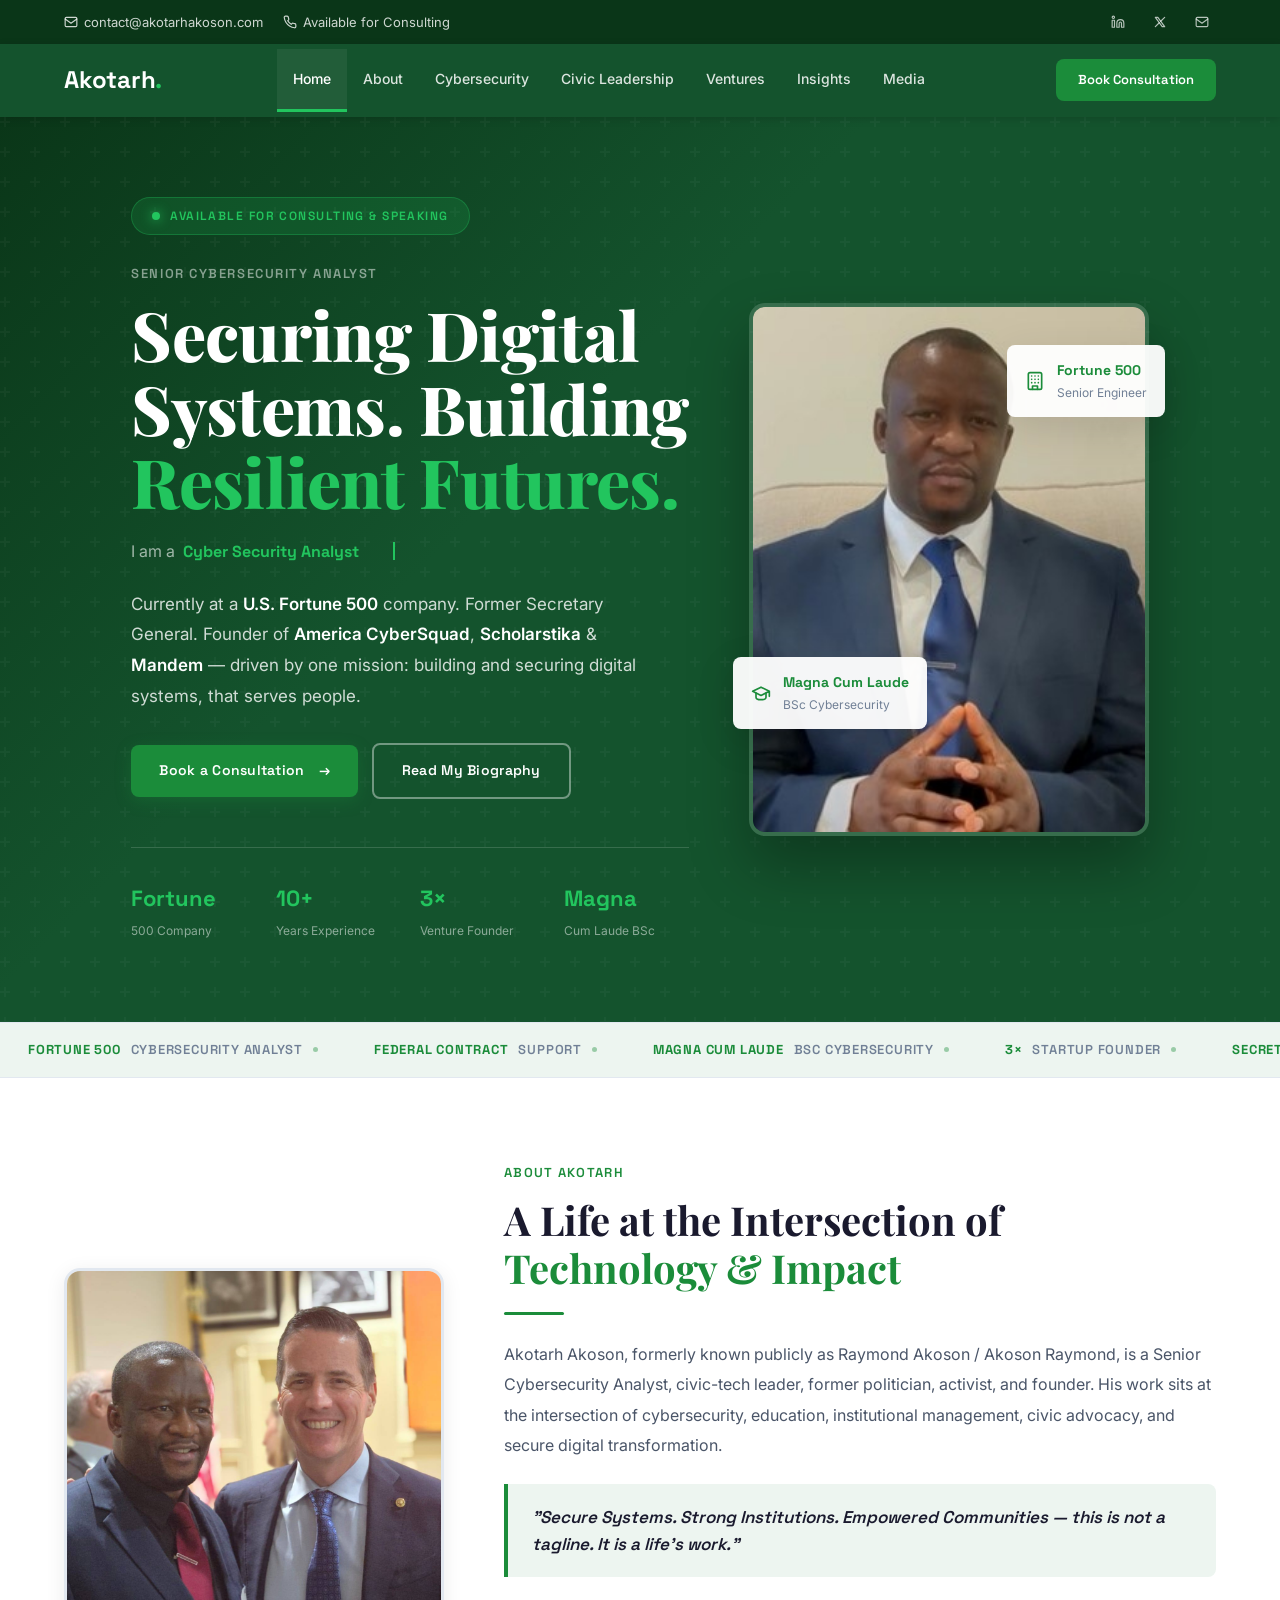
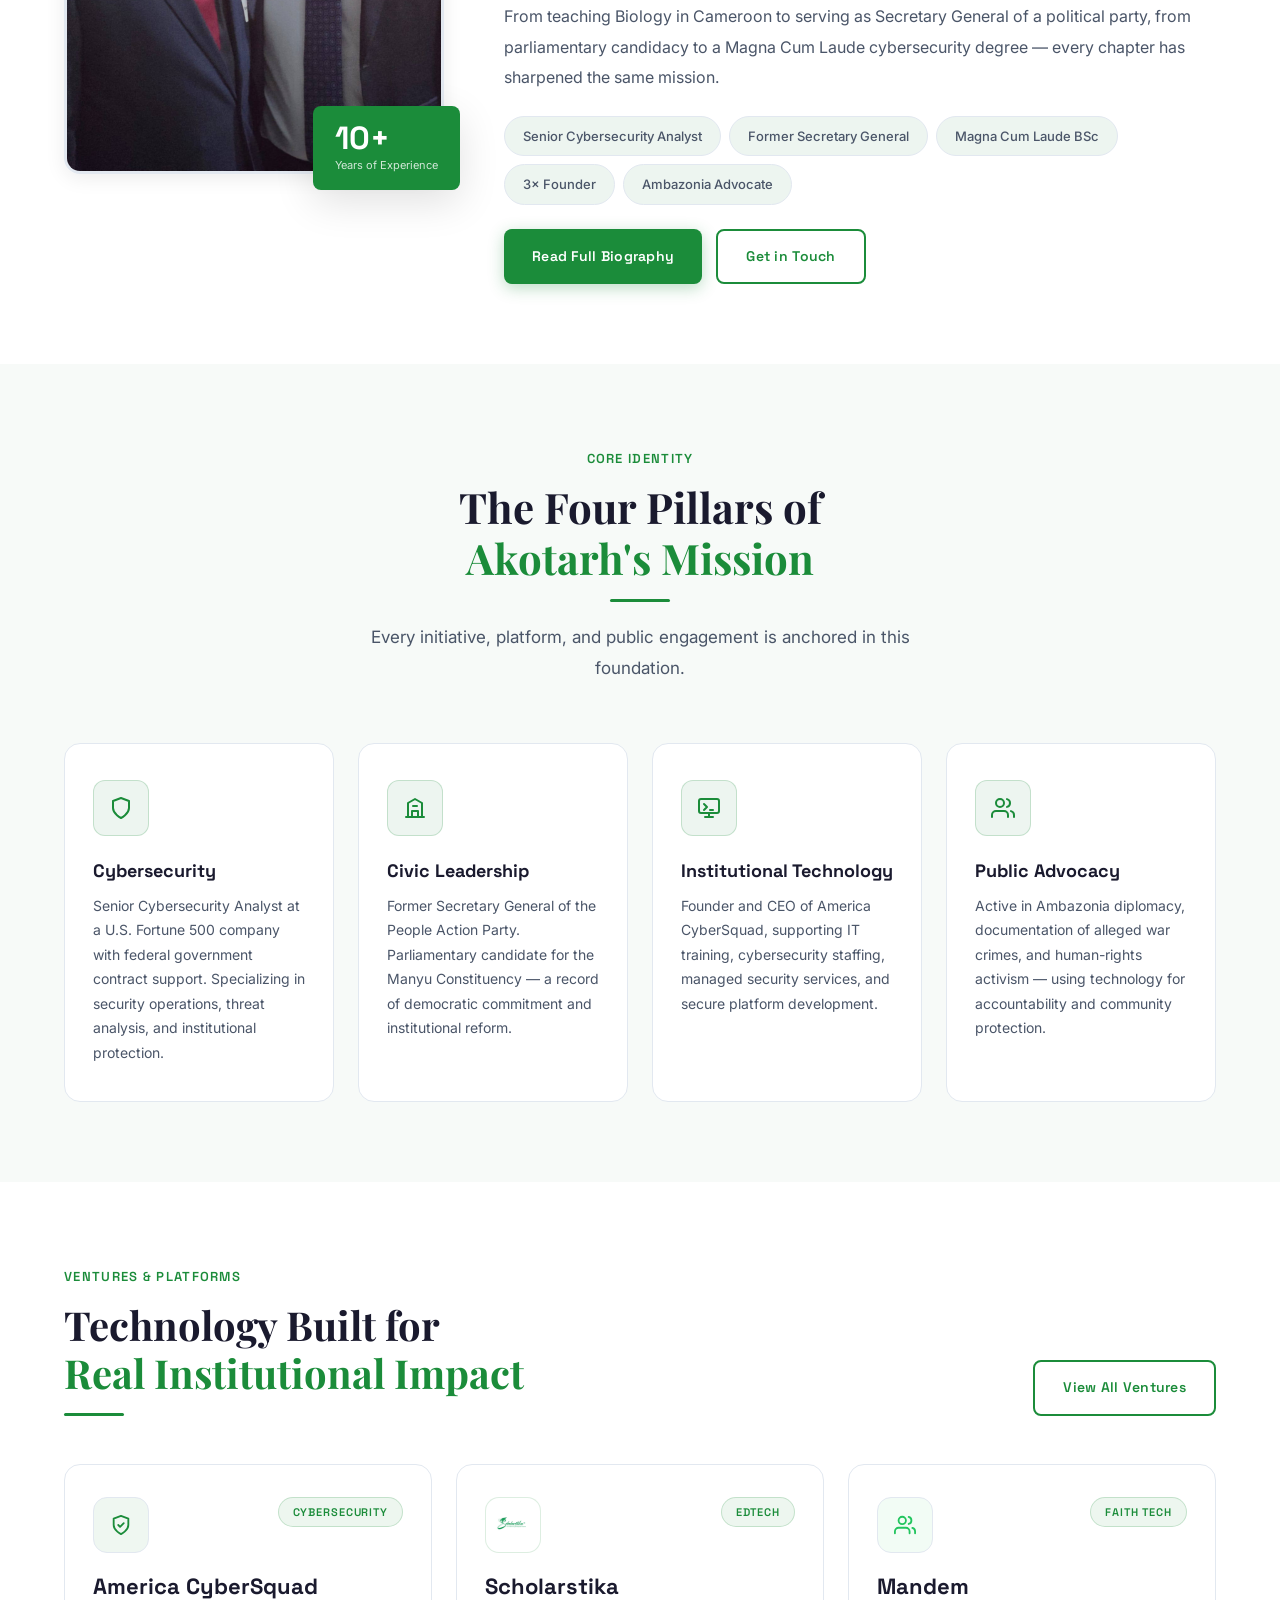
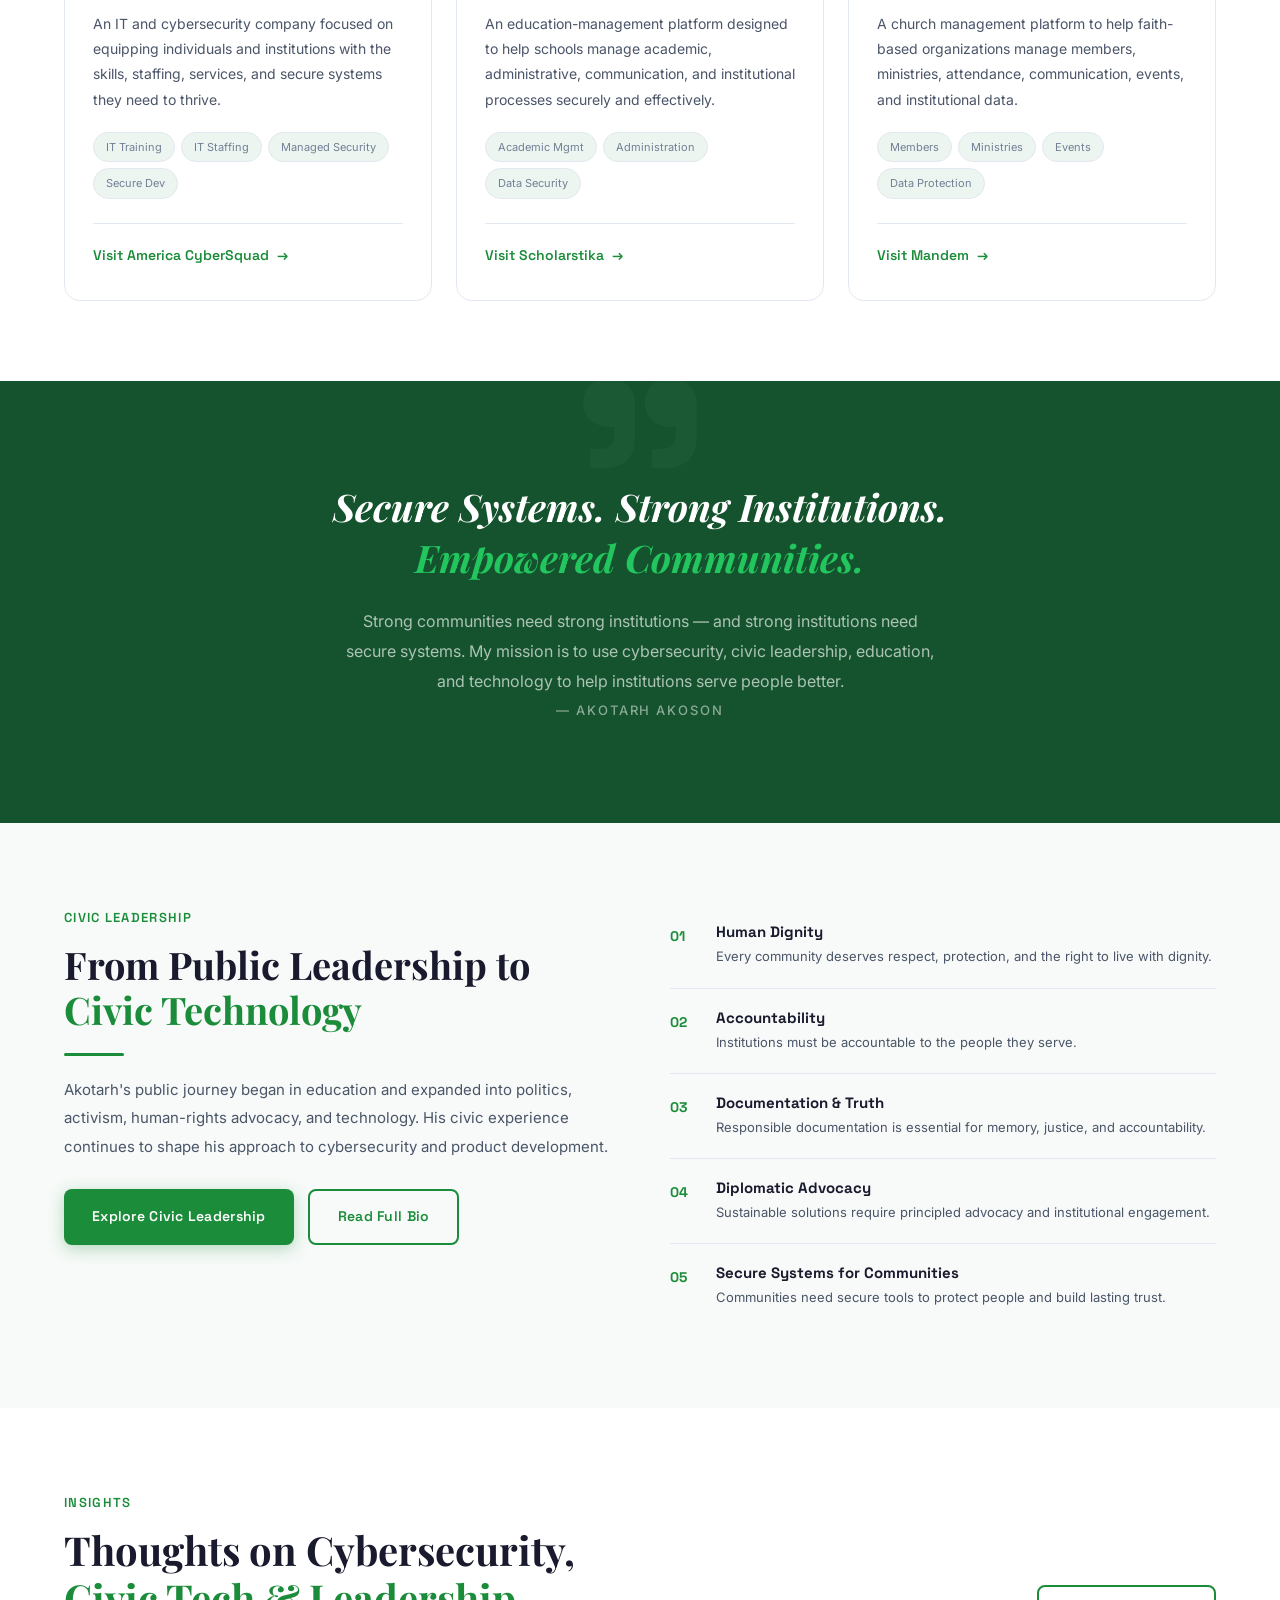
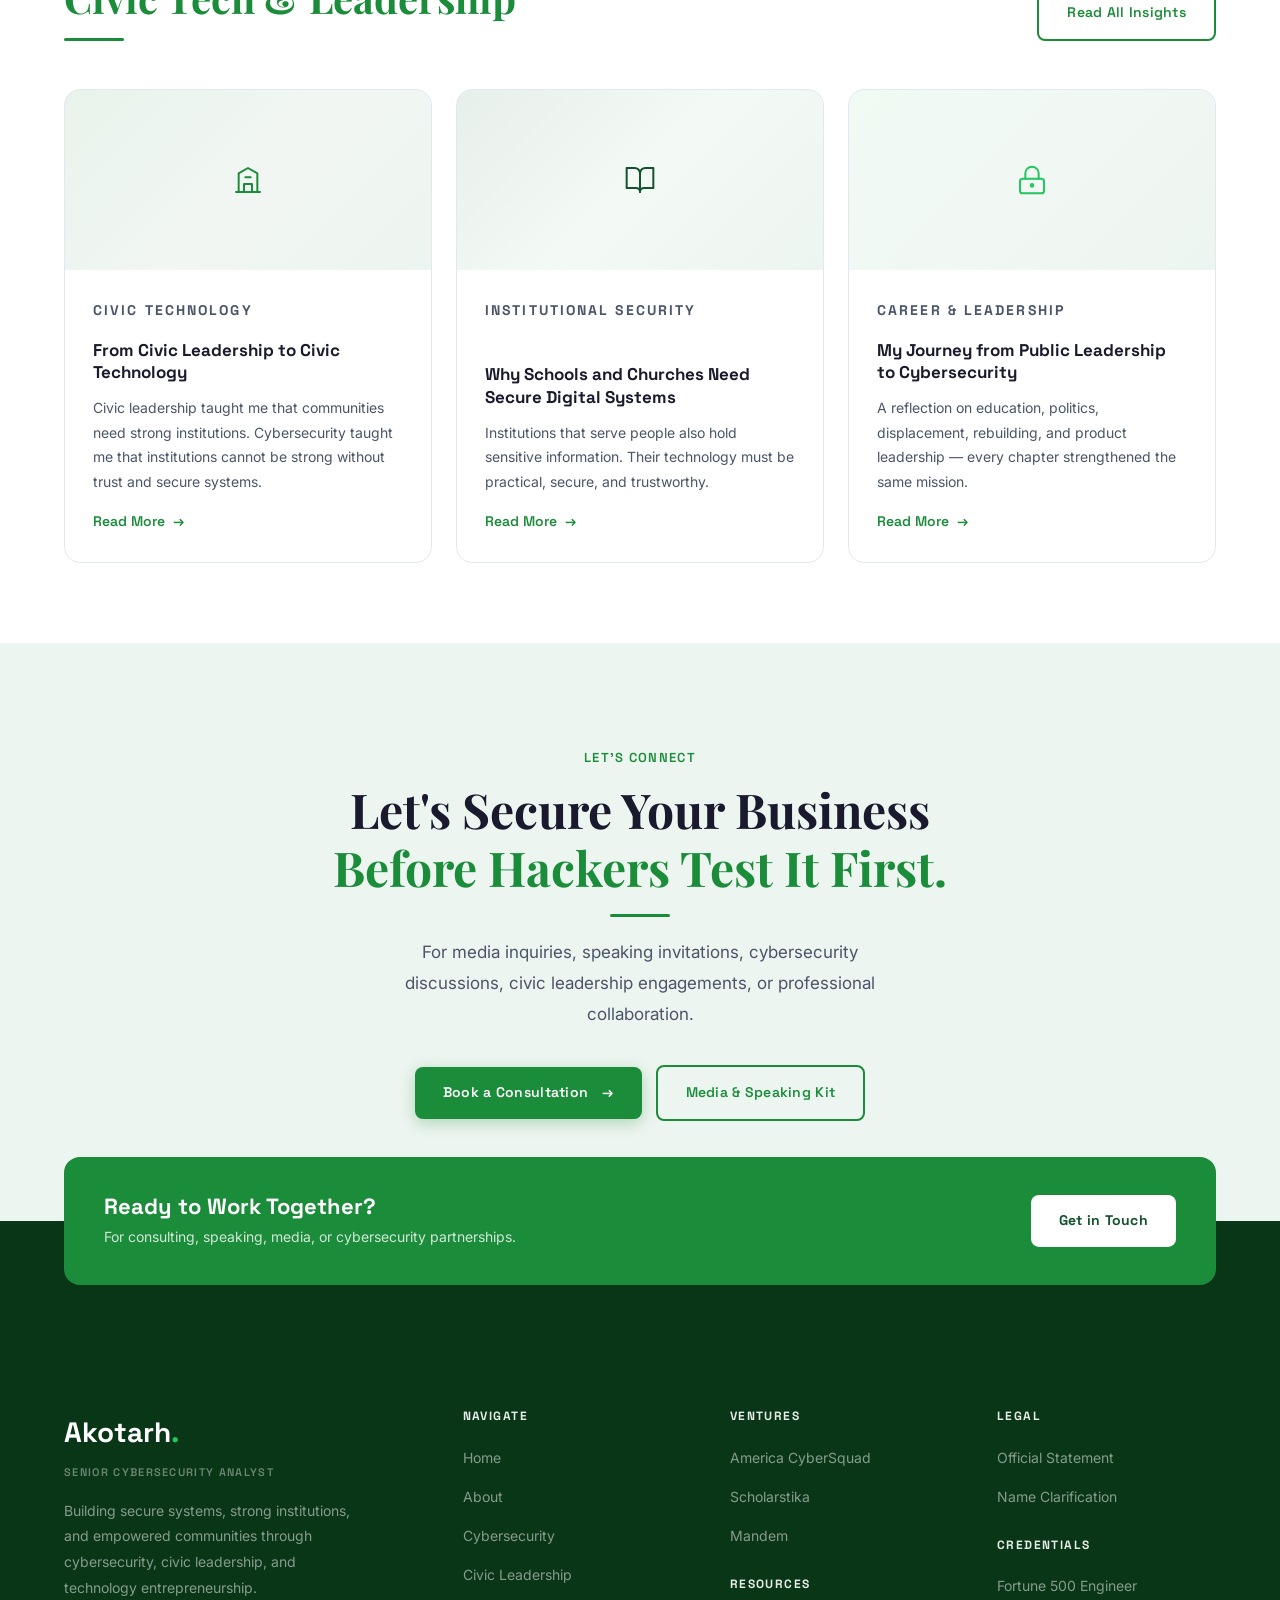
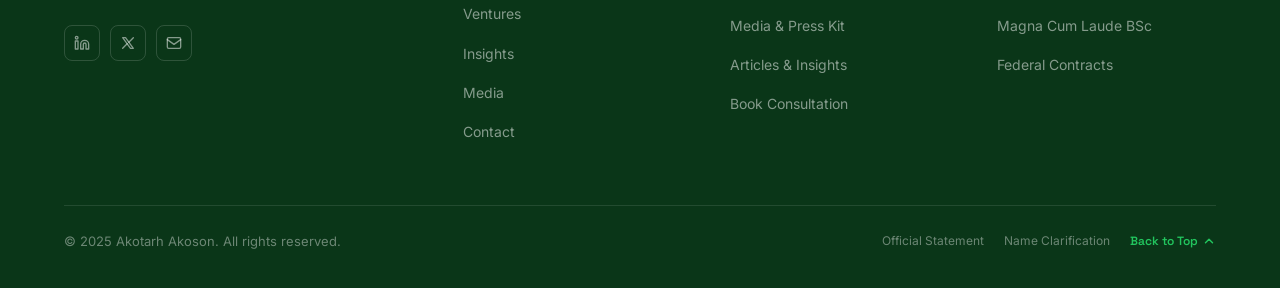
==== commit e4db1fc1: "Update homepage hero with navy suit portrait Co-Authored-By: Claude Opus 4.6 <noreply@anthropic.com>" ====
--- a/index.html
+++ b/index.html
@@ -429,7 +429,7 @@
     </div>
     <div class="hero-photo reveal" style="transition-delay:.06s">
       <div class="hero-photo-frame">
-        <img src="images/akotarh-executive.jpg" alt="Akotarh Akoson — Senior Cybersecurity Analyst" id="heroImg"/>
+        <img src="images/akotarh-hero-suit.jpg" alt="Akotarh Akoson — Senior Cybersecurity Analyst" id="heroImg"/>
       </div>
       <div class="hero-photo-card hpc-1"><svg viewBox="0 0 24 24" fill="none" stroke="currentColor" stroke-width="2" stroke-linecap="round" stroke-linejoin="round"><rect x="4" y="2" width="16" height="20" rx="2"/><path d="M9 22v-4h6v4"/><path d="M8 6h.01M16 6h.01M12 6h.01M8 10h.01M16 10h.01M12 10h.01M8 14h.01M16 14h.01M12 14h.01"/></svg><div><div class="card-title">Fortune 500</div><div class="card-sub">Senior Engineer</div></div></div>
       <div class="hero-photo-card hpc-2"><svg viewBox="0 0 24 24" fill="none" stroke="currentColor" stroke-width="2" stroke-linecap="round" stroke-linejoin="round"><path d="M22 10v6M2 10l10-5 10 5-10 5z"/><path d="M6 12v5c0 1.66 2.69 3 6 3s6-1.34 6-3v-5"/></svg><div><div class="card-title">Magna Cum Laude</div><div class="card-sub">BSc Cybersecurity</div></div></div>
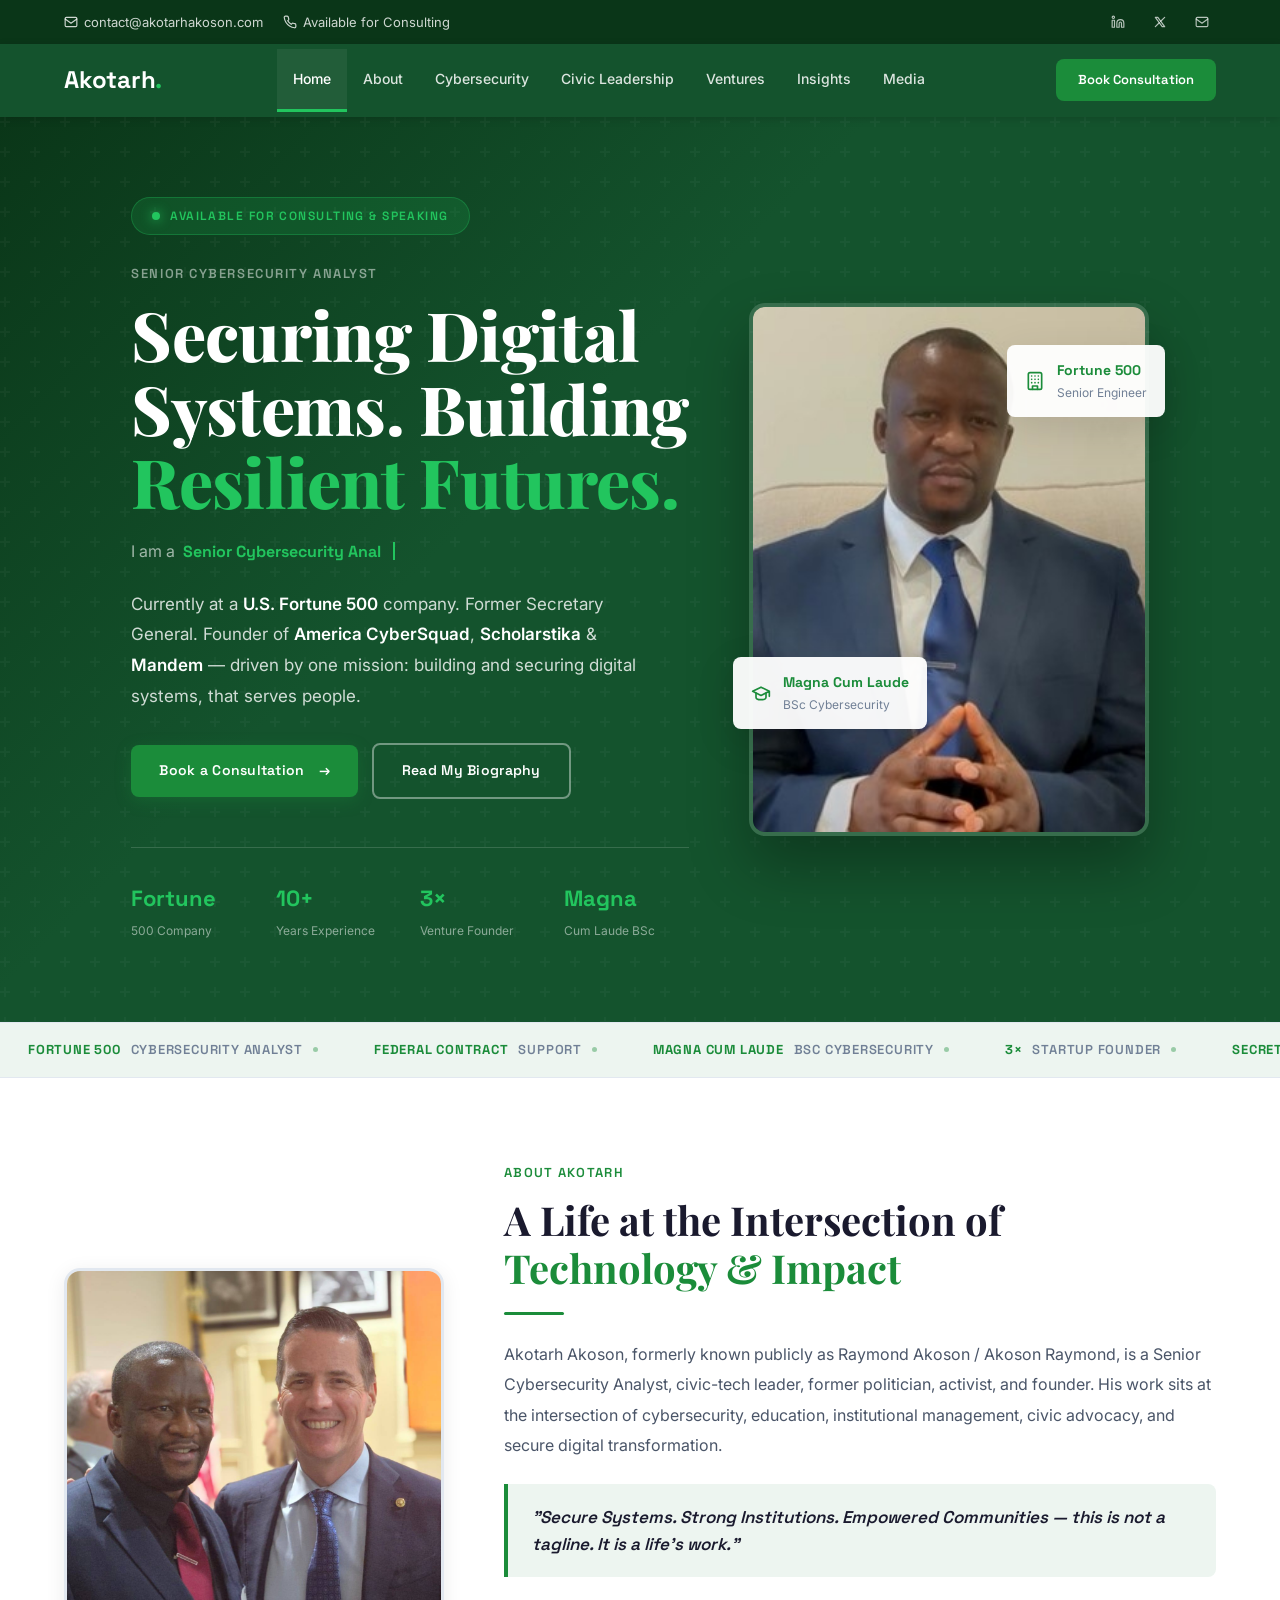
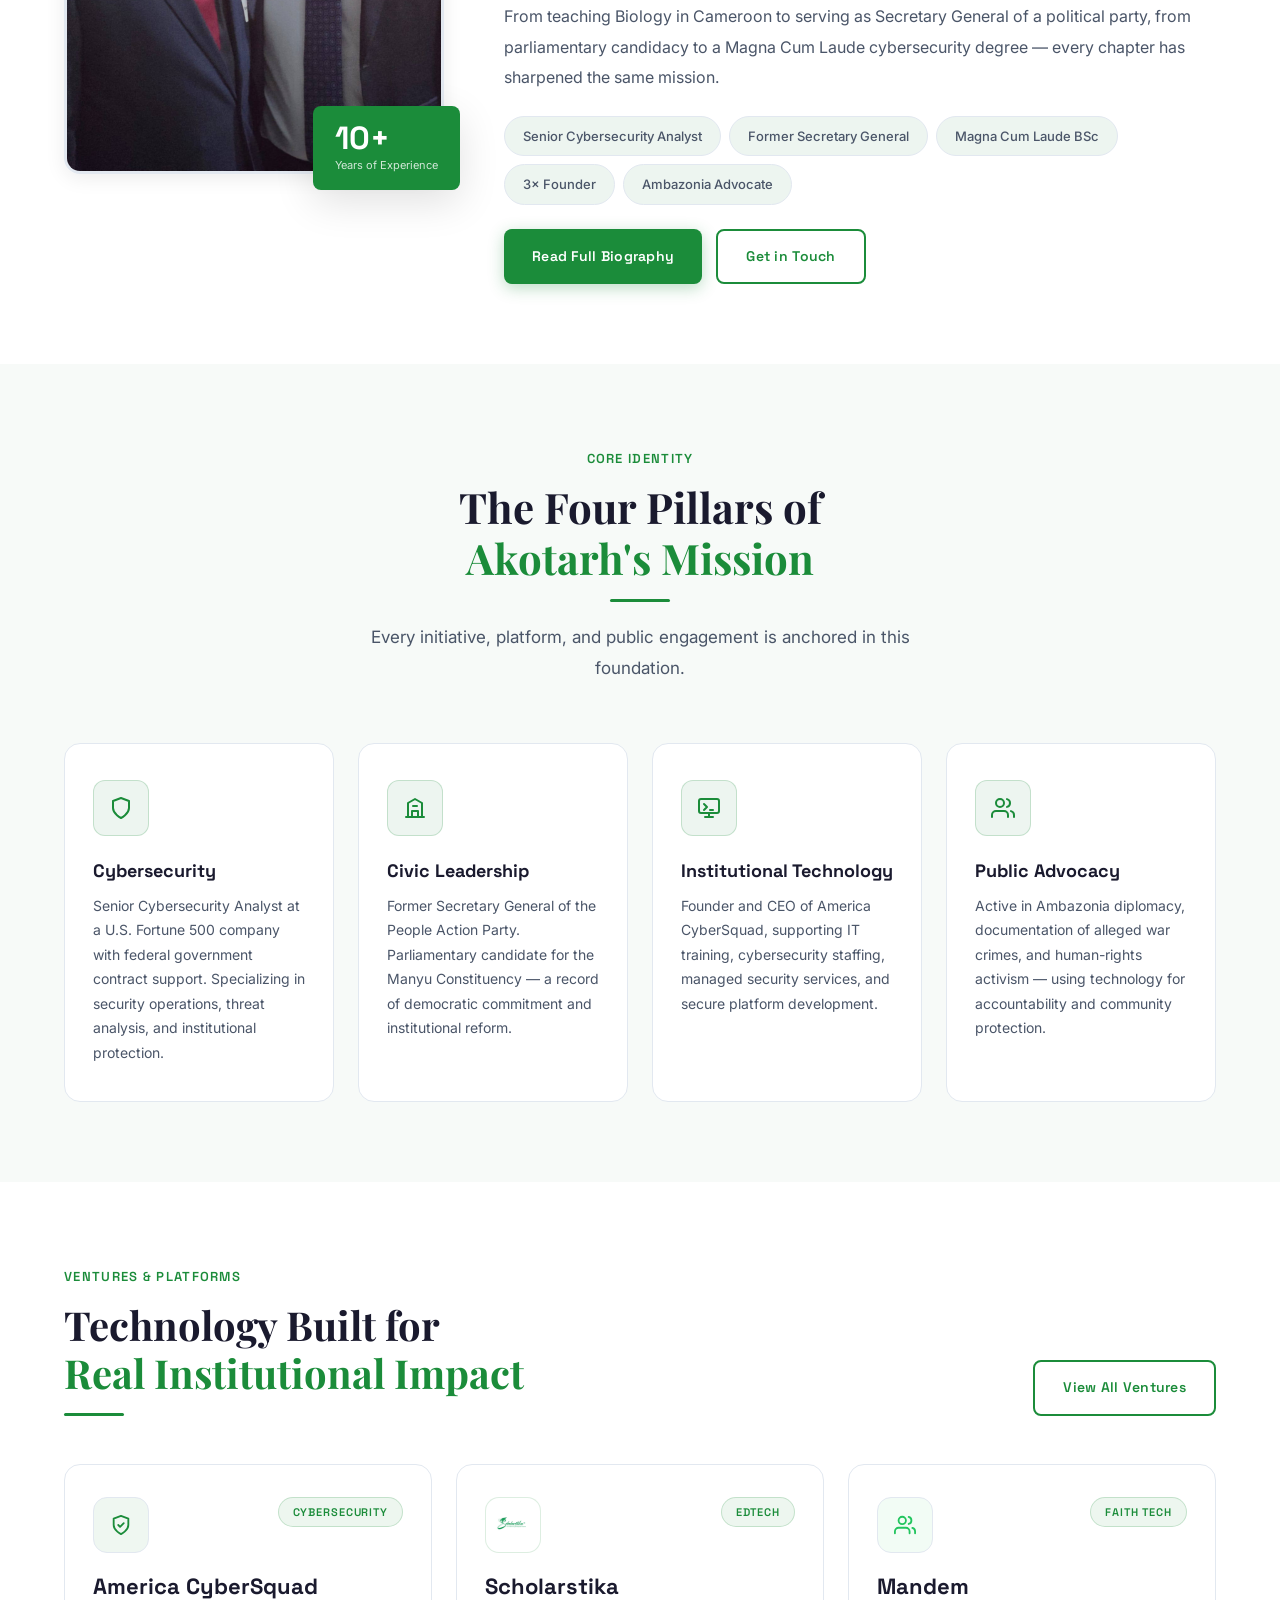
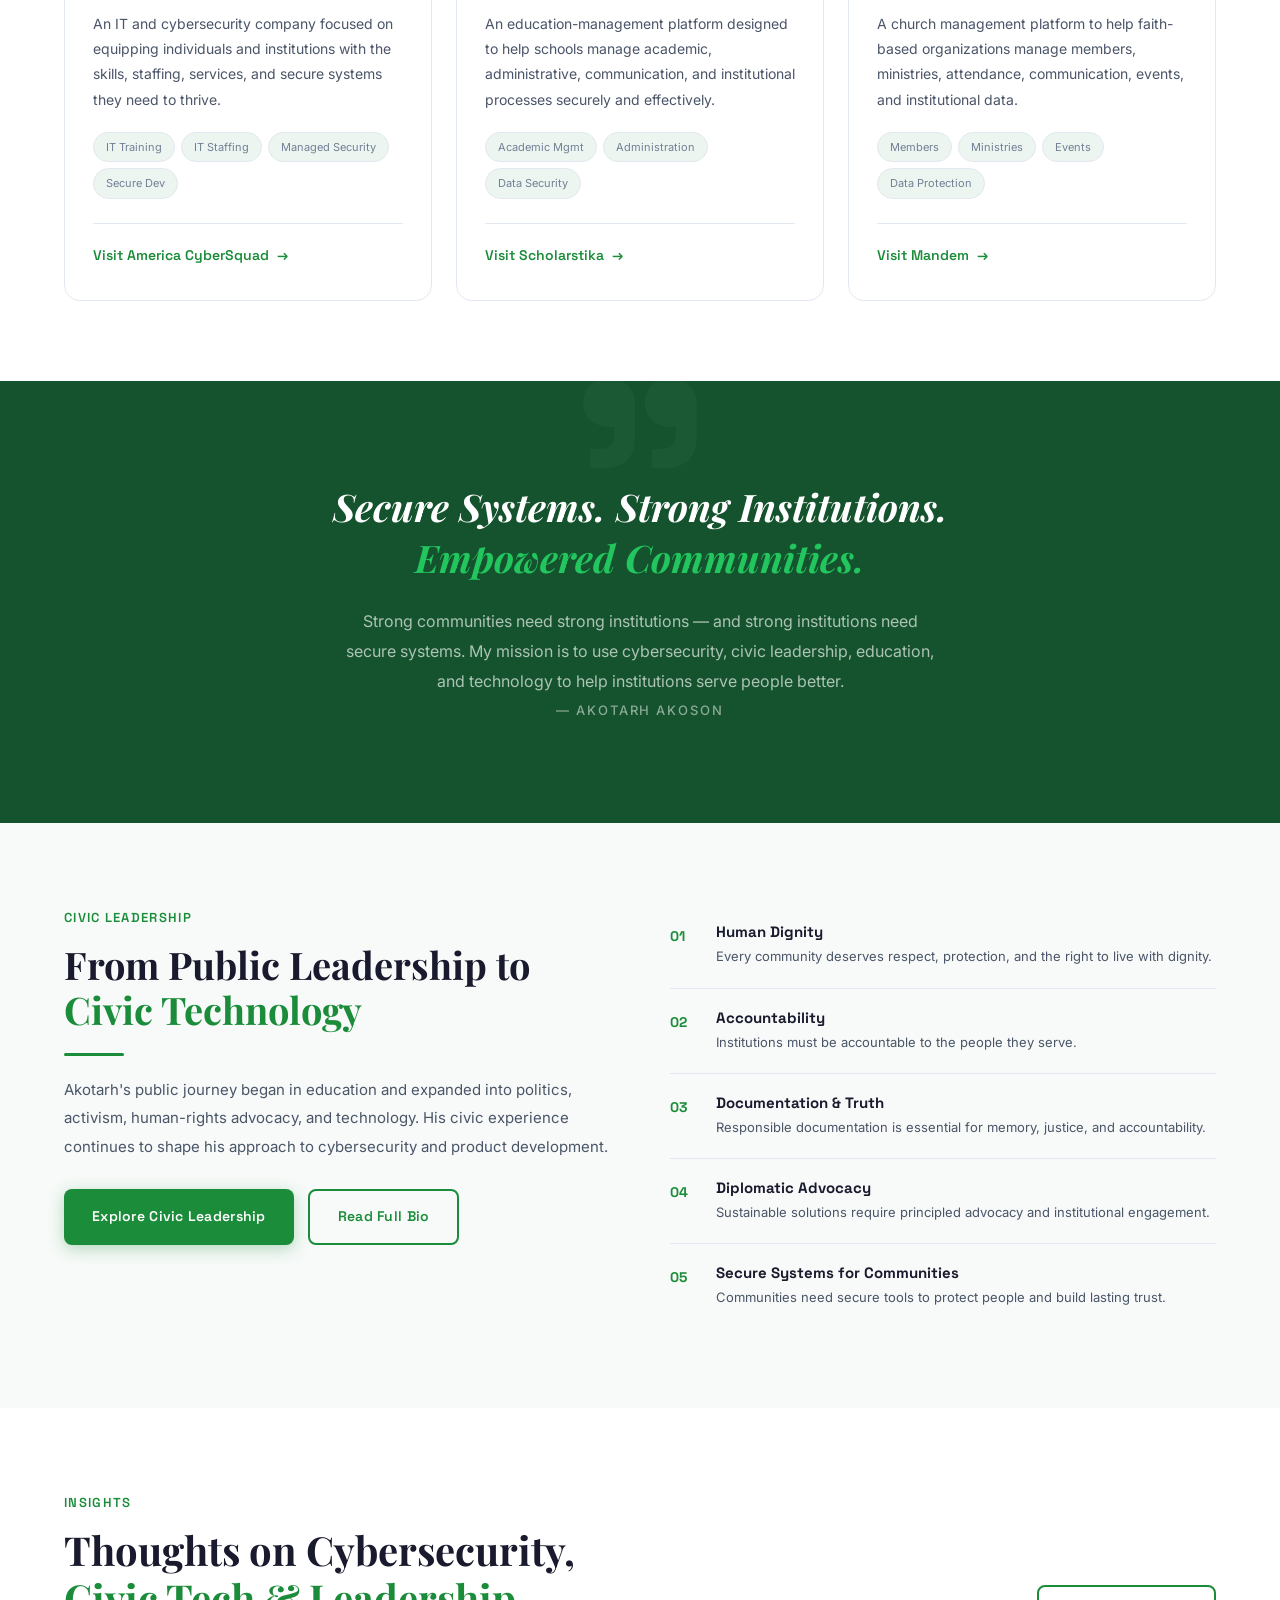
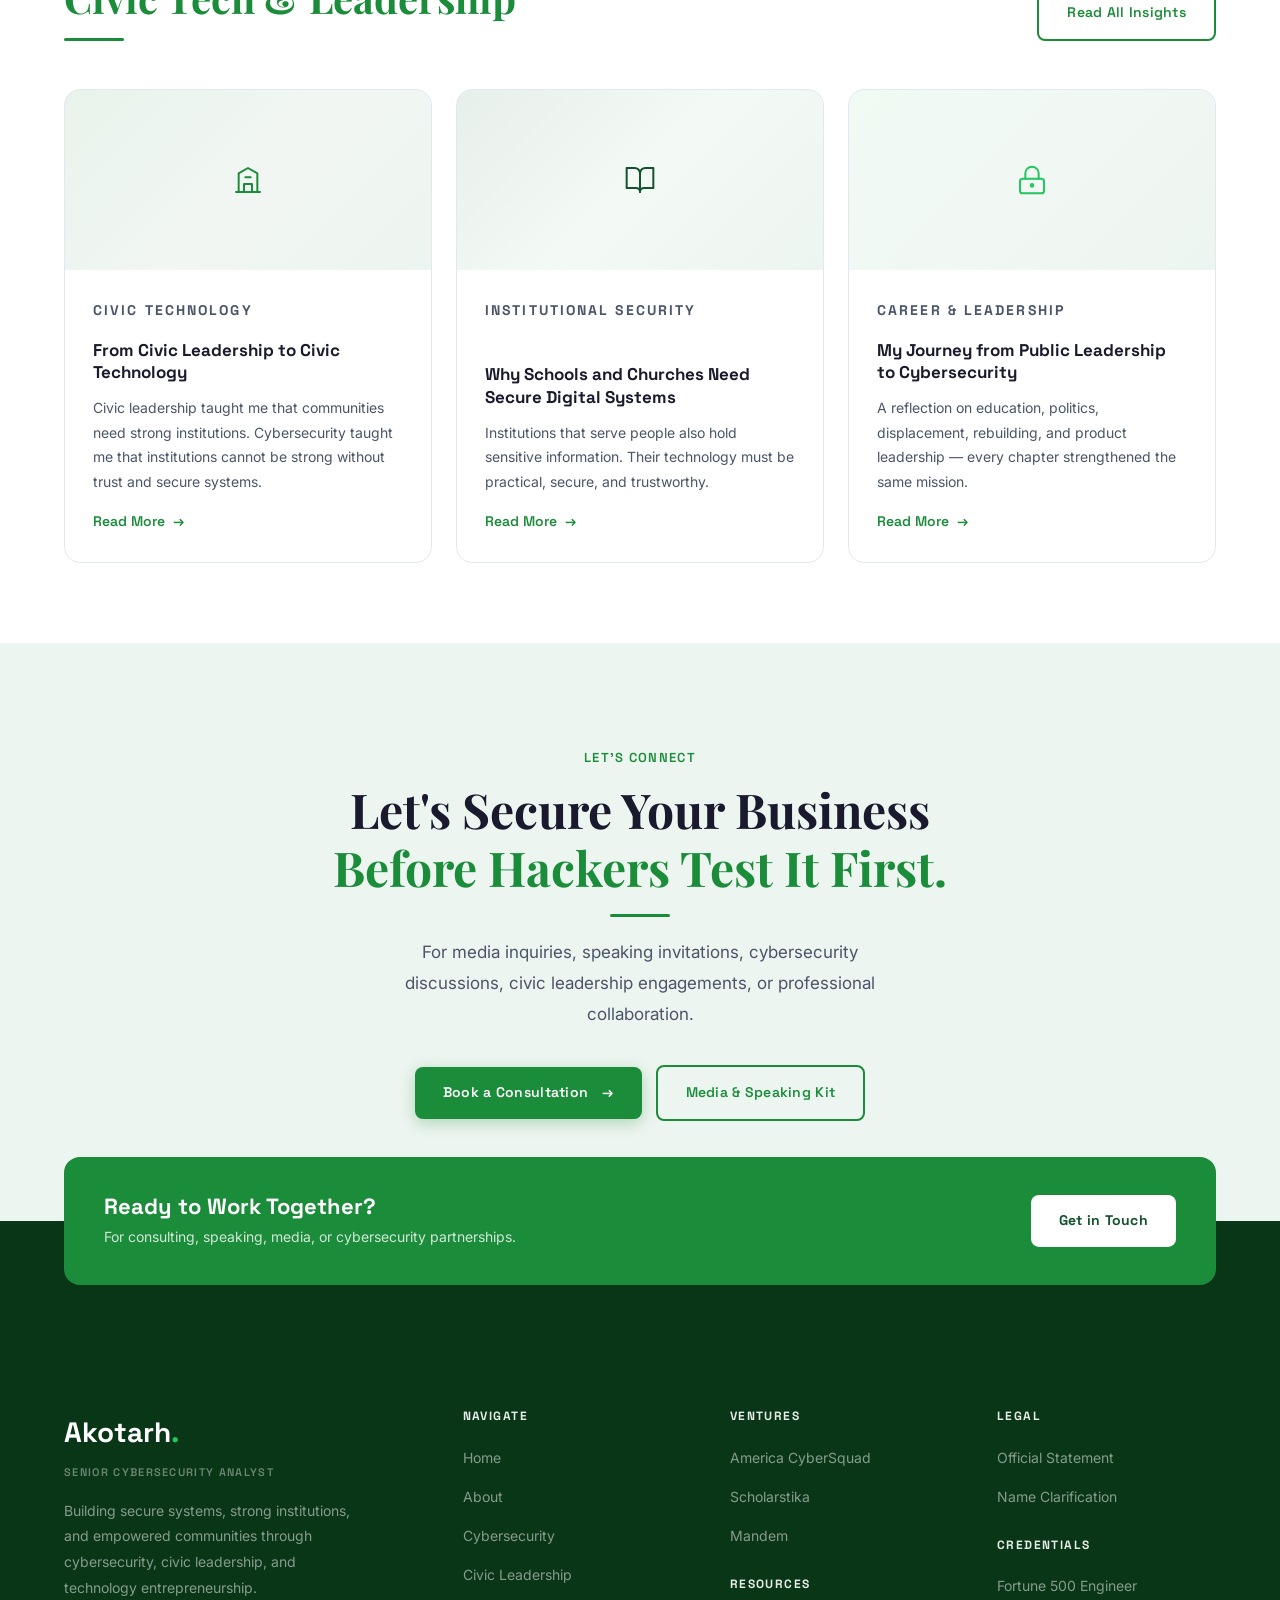
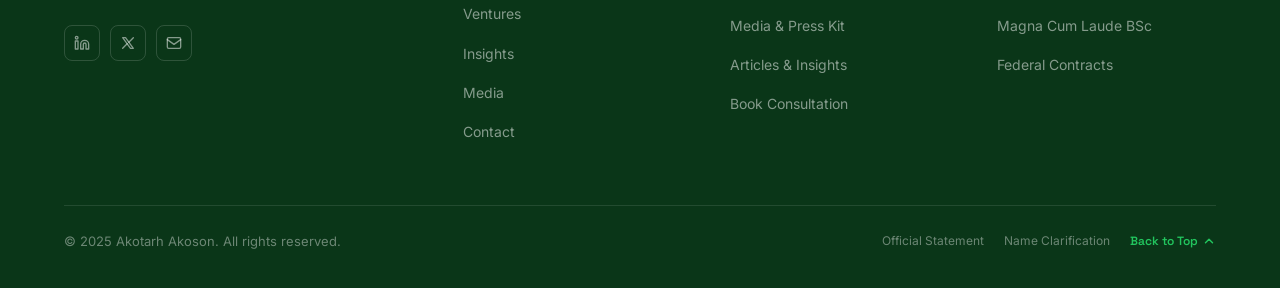
==== commit 18351baf: "Fix typing animation: Senior Cybersecurity Analyst Co-Authored-By: Claude Opus 4.6 <noreply@anthropi" ====
--- a/index.html
+++ b/index.html
@@ -683,7 +683,7 @@
 hbg.onclick=toggleMob;
 mob.querySelectorAll('a').forEach(a=>a.addEventListener('click',()=>{mob.classList.remove('open');hbg.classList.remove('active');document.body.style.overflow=''}));
 /* Typing */
-const roles=['Cyber Security Analyst','Civic-Tech Leader','Startup Founder','Former Politician','Public Advocate','Fortune 500 Engineer'];
+const roles=['Senior Cybersecurity Analyst','Civic-Tech Leader','Startup Founder','Former Politician','Public Advocate','Fortune 500 Analyst'];
 let ri=0,ci=0,del=false;const typed=document.getElementById('typed');
 function ts(){const w=roles[ri];if(!del){typed.textContent=w.slice(0,++ci);if(ci===w.length){del=true;setTimeout(ts,2200);return}}else{typed.textContent=w.slice(0,--ci);if(ci===0){del=false;ri=(ri+1)%roles.length}}setTimeout(ts,del?50:90)}ts();
 /* Scroll reveal */
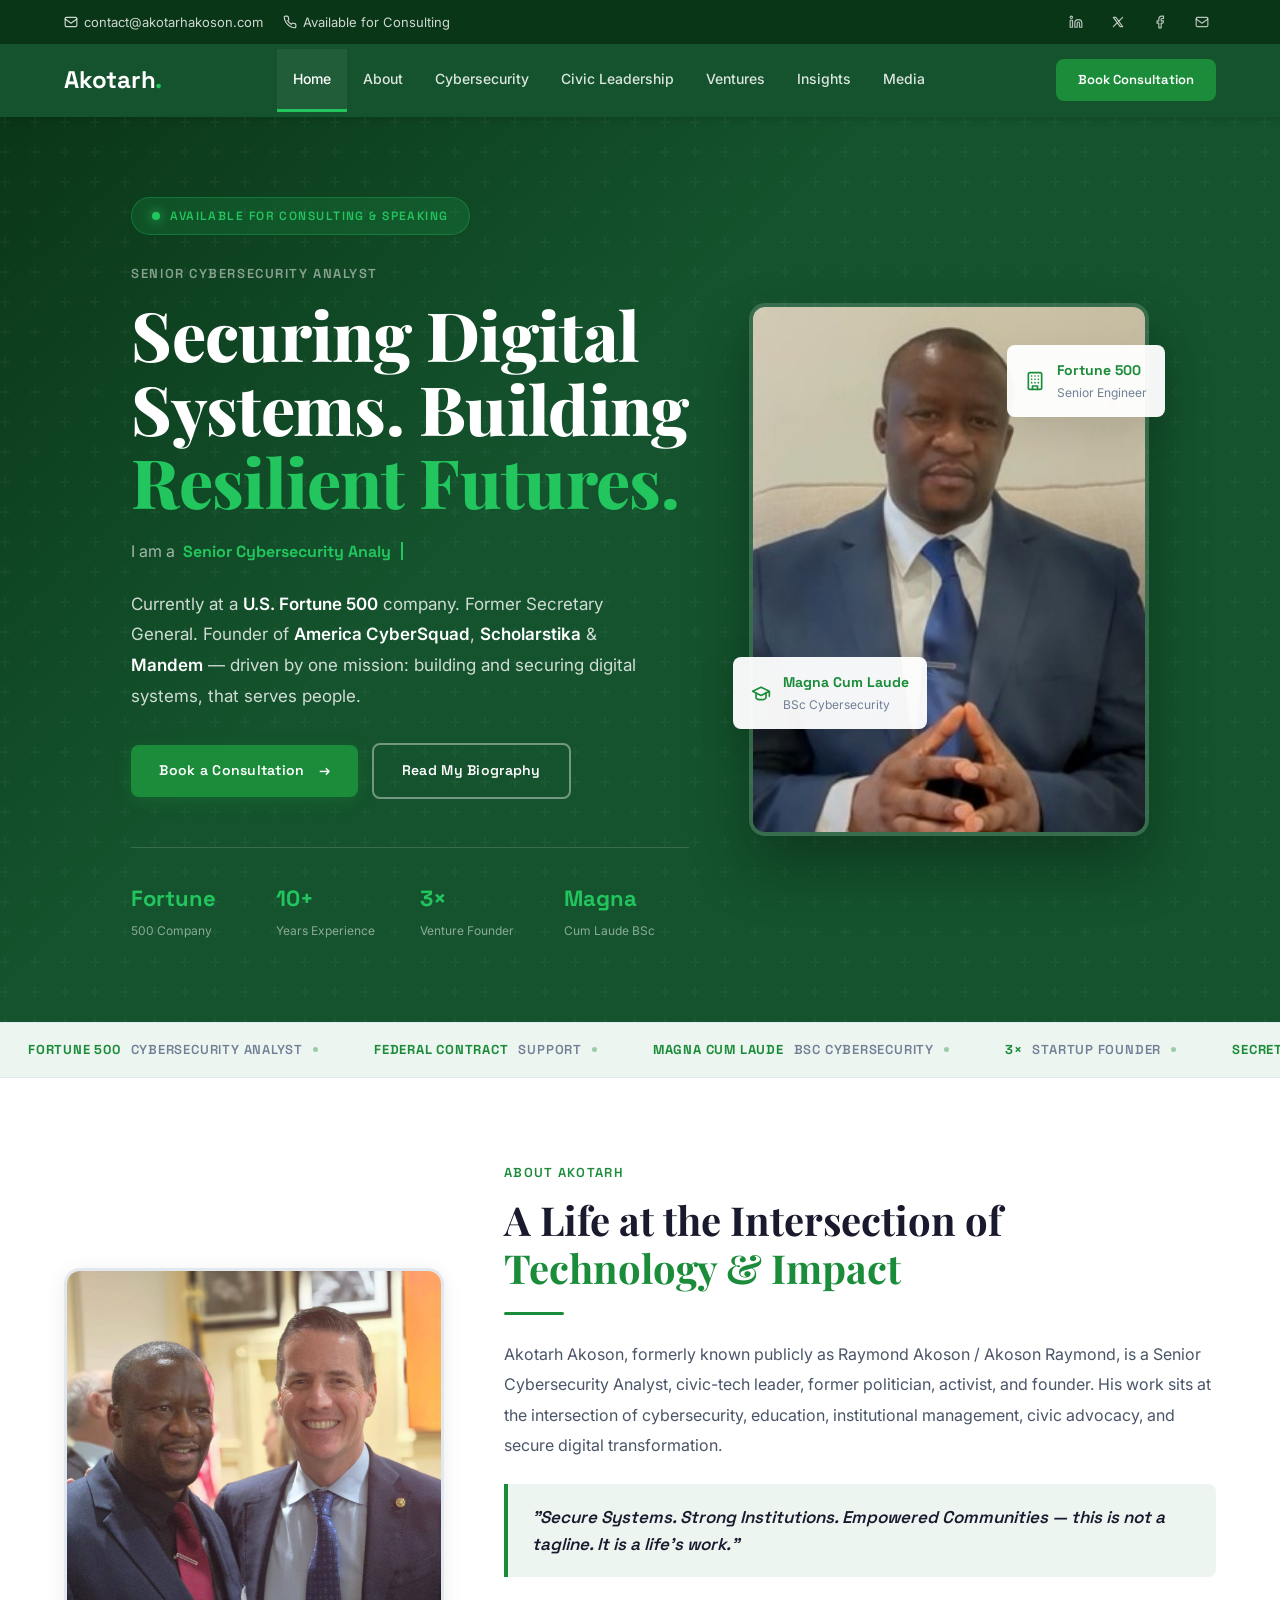
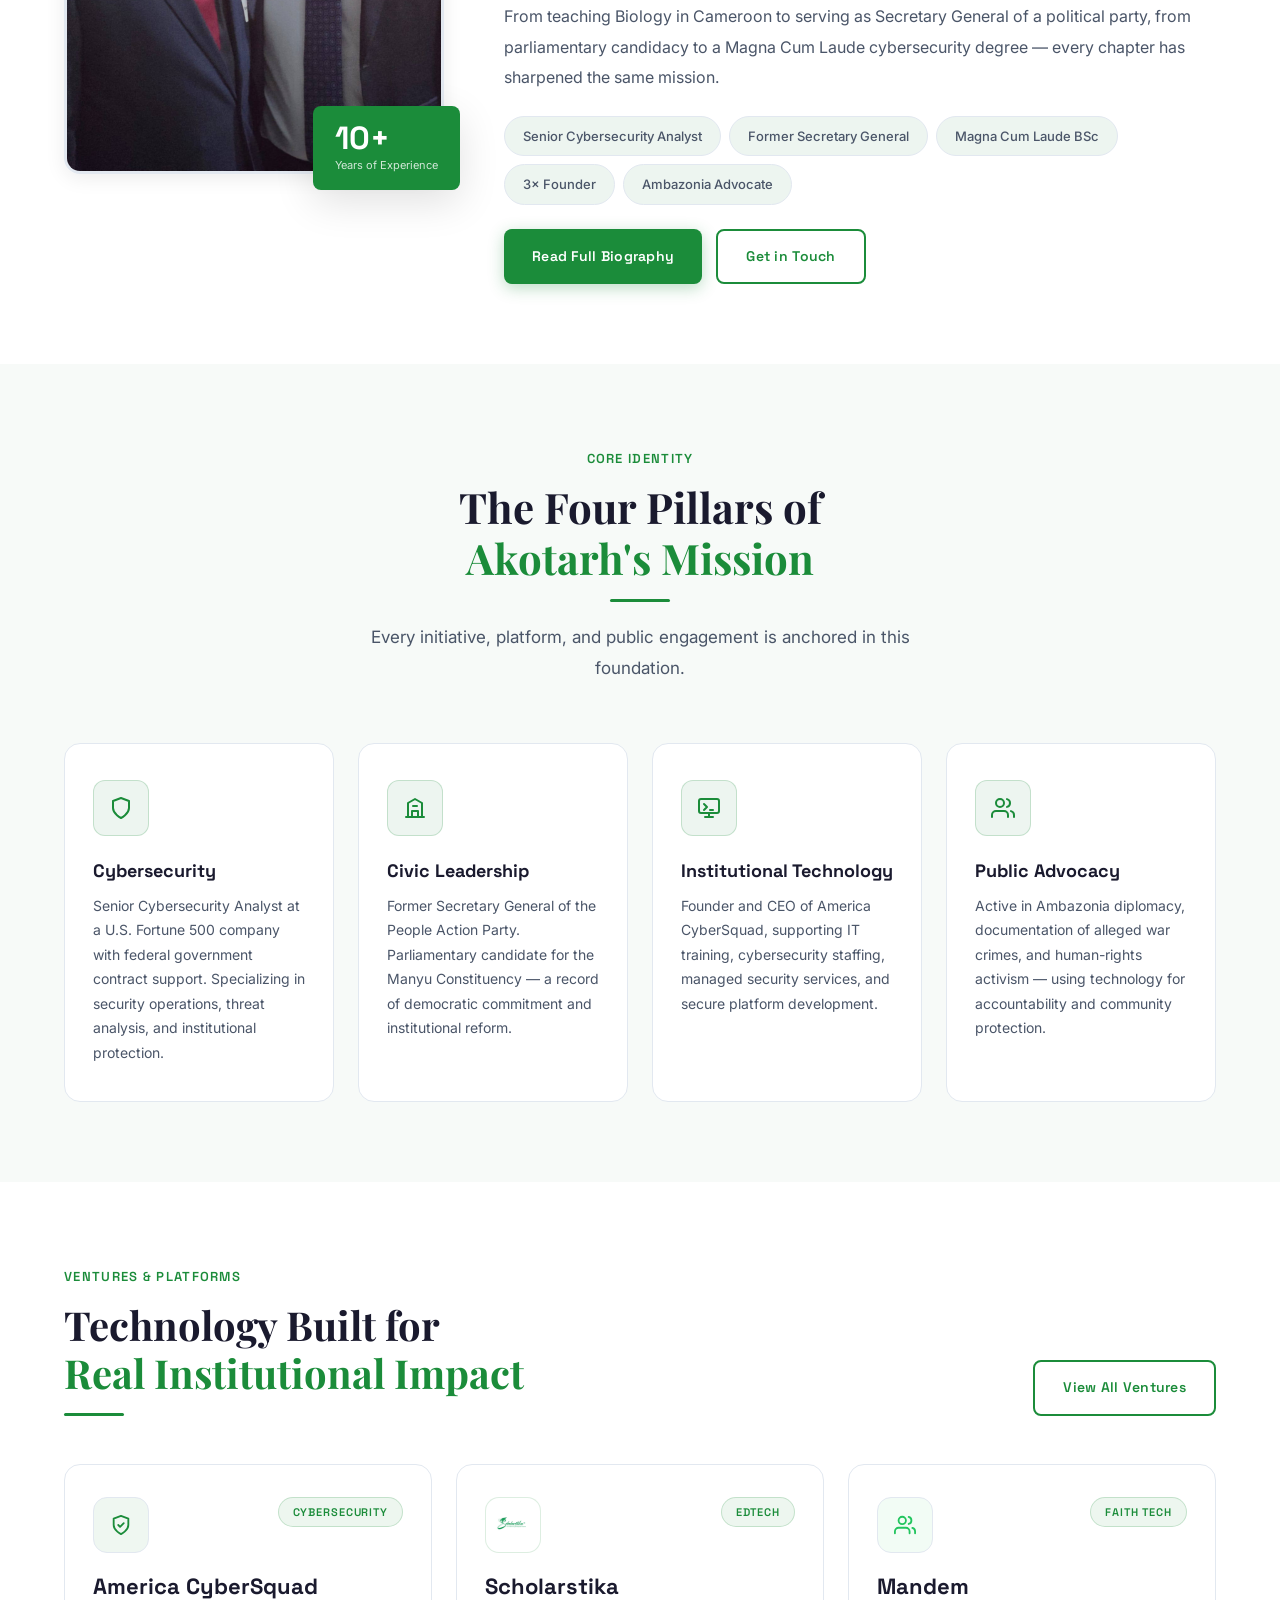
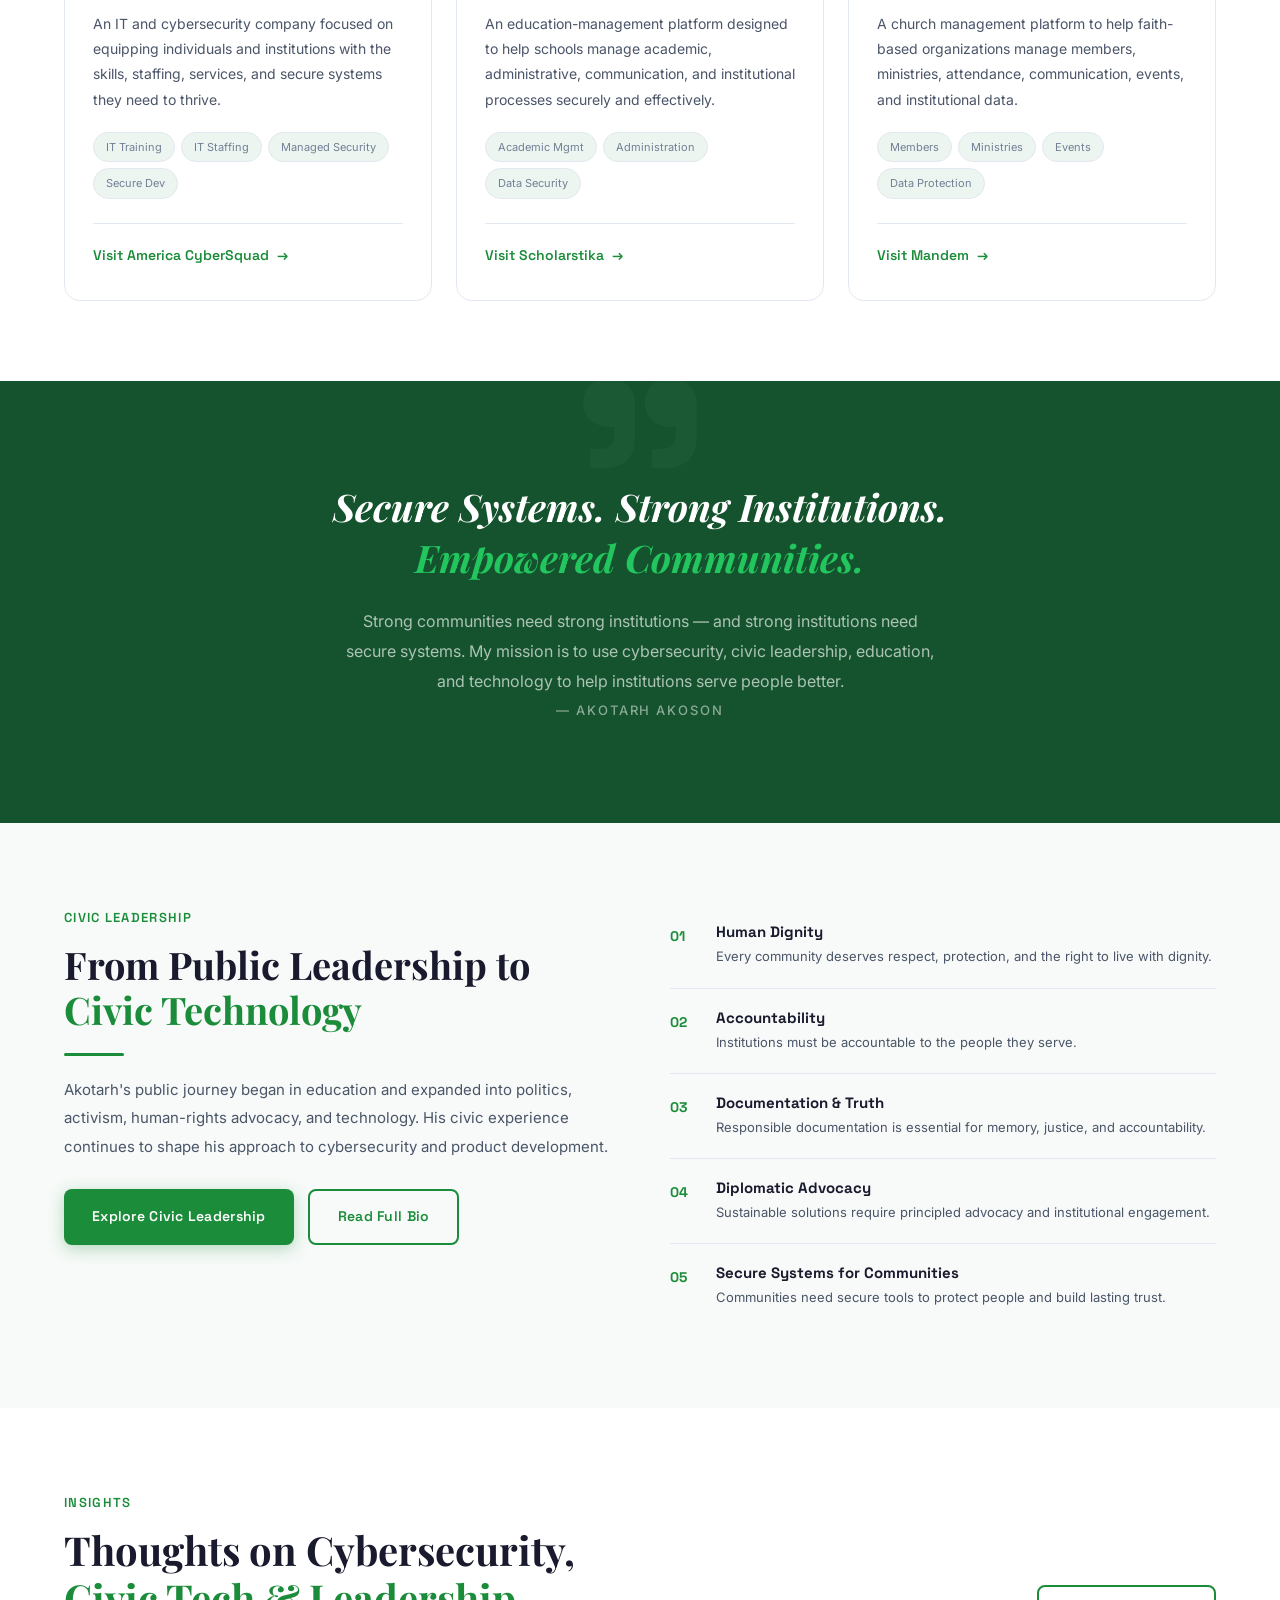
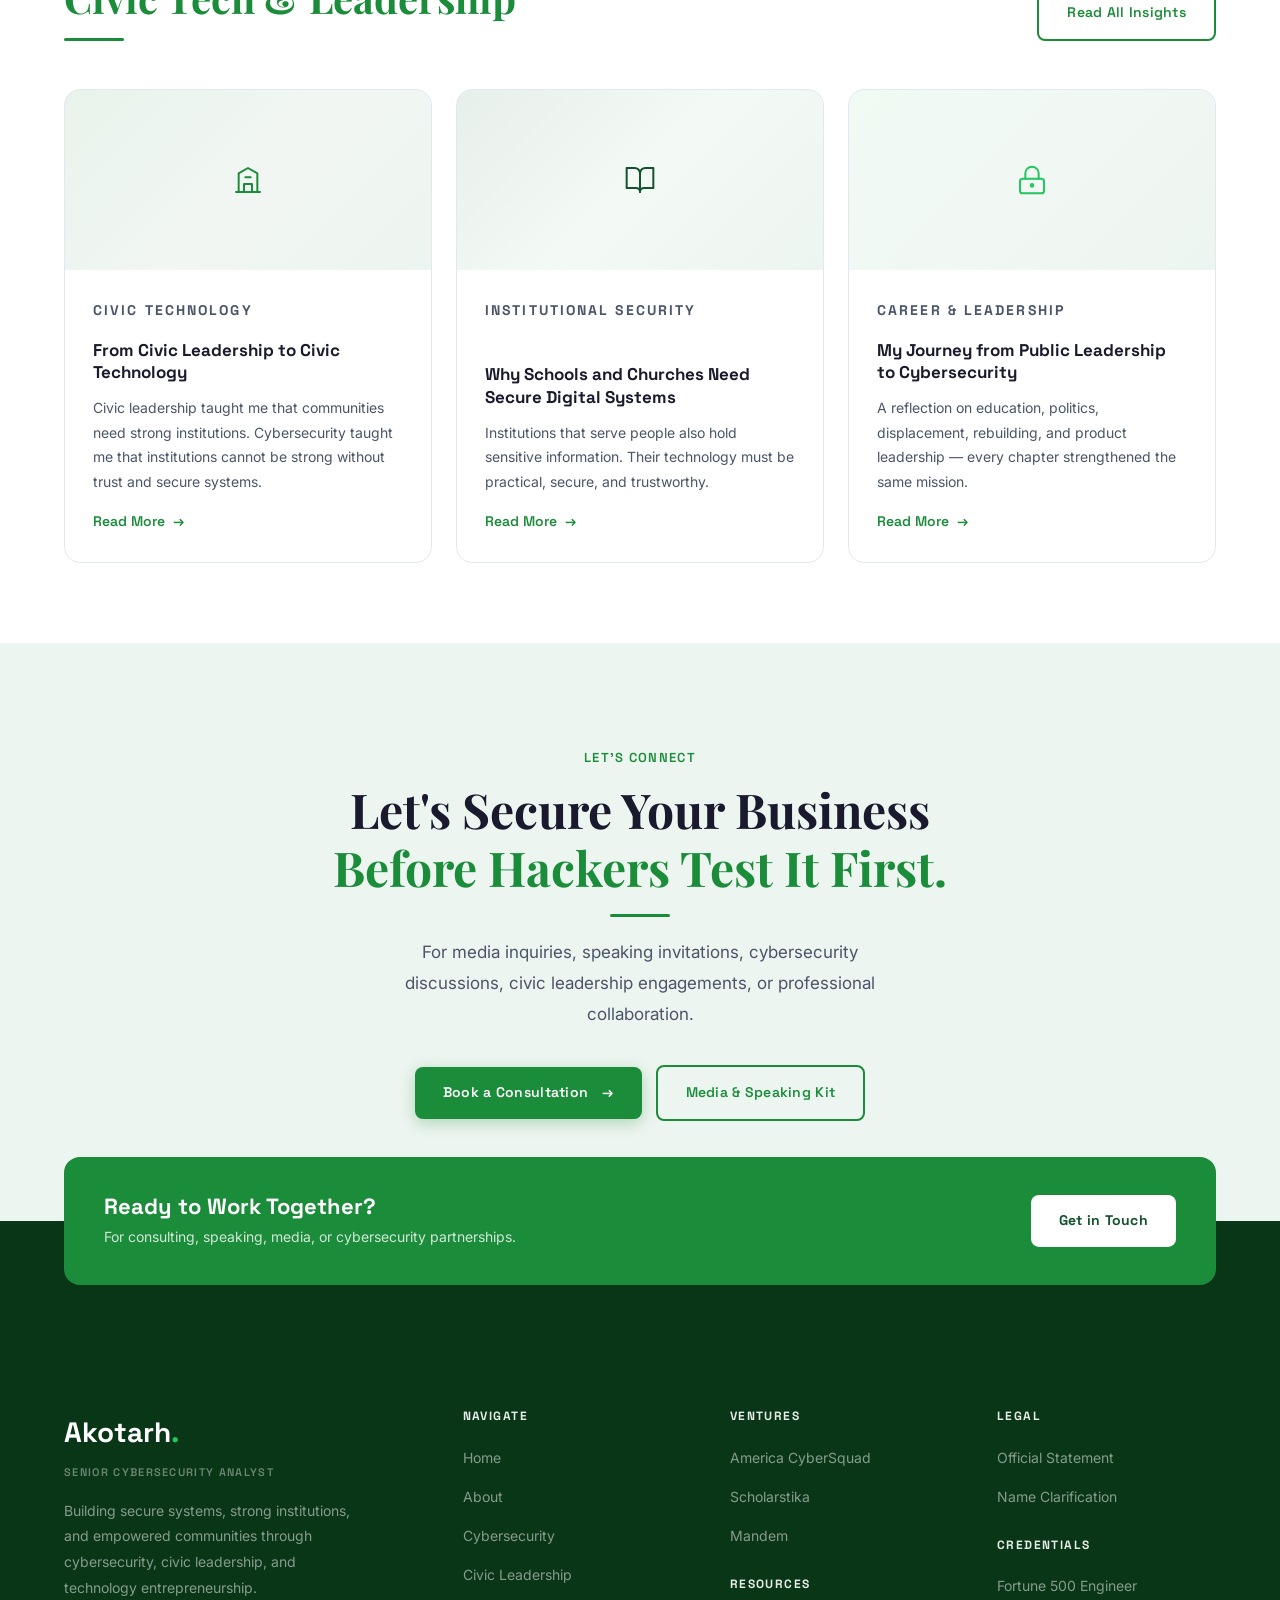
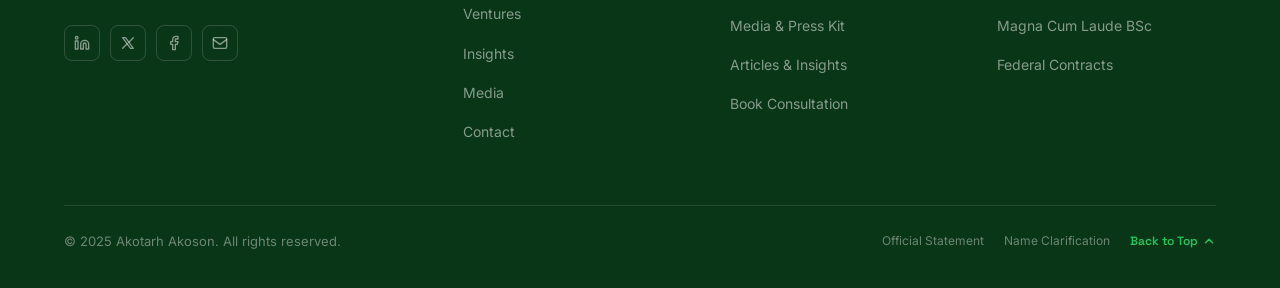
==== commit ca8bae31: "Update social media: X/Twitter to @raymond_akoson, add Facebook - Update Twitter/X handle from @akot" ====
--- a/index.html
+++ b/index.html
@@ -19,7 +19,7 @@
 <meta property="og:image:height" content="630"/>
 <meta property="og:locale" content="en_US"/>
 <meta name="twitter:card" content="summary_large_image"/>
-<meta name="twitter:site" content="@akotarhakoson"/>
+<meta name="twitter:site" content="@raymond_akoson"/>
 <meta name="twitter:title" content="Akotarh Akoson | Senior Cybersecurity Analyst"/>
 <meta name="twitter:description" content="Senior Cybersecurity Analyst, civic-tech leader, founder of America CyberSquad, Scholarstika & Mandem."/>
 <meta name="twitter:image" content="https://akotarhakoson.com/images/akotarh-executive.jpg"/>
@@ -27,7 +27,7 @@
 <link rel="preconnect" href="https://fonts.gstatic.com" crossorigin/>
 <link href="https://fonts.googleapis.com/css2?family=Playfair+Display:wght@400;500;600;700;800;900&family=Space+Grotesk:wght@400;500;600;700&family=Inter:ital,opsz,wght@0,14..32,300..700;1,14..32,300..700&display=swap" rel="stylesheet"/>
 <script type="application/ld+json">
-{"@context":"https://schema.org","@type":"Person","name":"Akotarh Akoson","alternateName":["Raymond Akoson","Akoson Raymond"],"url":"https://akotarhakoson.com","jobTitle":"Senior Cybersecurity Analyst","alumniOf":{"@type":"CollegeOrUniversity","name":"Bellevue University"},"owns":[{"@type":"Organization","name":"America CyberSquad"},{"@type":"Organization","name":"Scholarstika"},{"@type":"Organization","name":"Mandem"}],"image":"https://akotarhakoson.com/images/akotarh-executive.jpg","sameAs":["https://www.linkedin.com/in/akotarhakoson","https://x.com/akotarhakoson"],"worksFor":{"@type":"Organization","name":"Fortune 500 Company"},"nationality":{"@type":"Country","name":"United States"},"description":"Senior Cybersecurity Analyst, civic-tech leader, former politician, and founder of America CyberSquad, Scholarstika, and Mandem."}
+{"@context":"https://schema.org","@type":"Person","name":"Akotarh Akoson","alternateName":["Raymond Akoson","Akoson Raymond"],"url":"https://akotarhakoson.com","jobTitle":"Senior Cybersecurity Analyst","alumniOf":{"@type":"CollegeOrUniversity","name":"Bellevue University"},"owns":[{"@type":"Organization","name":"America CyberSquad"},{"@type":"Organization","name":"Scholarstika"},{"@type":"Organization","name":"Mandem"}],"image":"https://akotarhakoson.com/images/akotarh-executive.jpg","sameAs":["https://www.linkedin.com/in/akotarhakoson","https://x.com/raymond_akoson"],"worksFor":{"@type":"Organization","name":"Fortune 500 Company"},"nationality":{"@type":"Country","name":"United States"},"description":"Senior Cybersecurity Analyst, civic-tech leader, former politician, and founder of America CyberSquad, Scholarstika, and Mandem."}
 </script>
 <style>
 *,*::before,*::after{box-sizing:border-box;margin:0;padding:0}
@@ -360,7 +360,8 @@
     </div>
     <div class="top-bar-right">
       <a href="https://www.linkedin.com/in/akotarhakoson" target="_blank" rel="noopener noreferrer" aria-label="LinkedIn"><svg viewBox="0 0 24 24" fill="none" stroke="currentColor" stroke-width="2" stroke-linecap="round" stroke-linejoin="round"><path d="M16 8a6 6 0 016 6v7h-4v-7a2 2 0 00-4 0v7h-4v-7a6 6 0 016-6z"/><rect x="2" y="9" width="4" height="12"/><circle cx="4" cy="4" r="2"/></svg></a>
-      <a href="https://x.com/akotarhakoson" target="_blank" rel="noopener noreferrer" aria-label="X / Twitter"><svg viewBox="0 0 24 24" fill="none" stroke="currentColor" stroke-width="2" stroke-linecap="round" stroke-linejoin="round"><path d="M4 4l11.733 16H20L8.267 4z"/><path d="M4 20l6.768-6.768M20 4l-6.768 6.768"/></svg></a>
+      <a href="https://x.com/raymond_akoson" target="_blank" rel="noopener noreferrer" aria-label="X / Twitter"><svg viewBox="0 0 24 24" fill="none" stroke="currentColor" stroke-width="2" stroke-linecap="round" stroke-linejoin="round"><path d="M4 4l11.733 16H20L8.267 4z"/><path d="M4 20l6.768-6.768M20 4l-6.768 6.768"/></svg></a>
+      <a href="https://www.facebook.com/akoson.akotarh" target="_blank" rel="noopener noreferrer" aria-label="Facebook"><svg viewBox="0 0 24 24" fill="none" stroke="currentColor" stroke-width="2" stroke-linecap="round" stroke-linejoin="round"><path d="M18 2h-3a5 5 0 00-5 5v3H7v4h3v8h4v-8h3l1-4h-4V7a1 1 0 011-1h3z"/></svg></a>
       <a href="mailto:contact@akotarhakoson.com" aria-label="Email"><svg viewBox="0 0 24 24" fill="none" stroke="currentColor" stroke-width="2" stroke-linecap="round" stroke-linejoin="round"><rect x="2" y="4" width="20" height="16" rx="2"/><path d="M22 7l-10 7L2 7"/></svg></a>
     </div>
   </div>
@@ -395,7 +396,8 @@
   <a href="contact.html" class="btn btn-primary mob-cta">Book Consultation</a>
   <div class="mob-social">
     <a href="https://www.linkedin.com/in/akotarhakoson" target="_blank" rel="noopener noreferrer" aria-label="LinkedIn"><svg viewBox="0 0 24 24" fill="none" stroke="currentColor" stroke-width="2" stroke-linecap="round" stroke-linejoin="round"><path d="M16 8a6 6 0 016 6v7h-4v-7a2 2 0 00-4 0v7h-4v-7a6 6 0 016-6z"/><rect x="2" y="9" width="4" height="12"/><circle cx="4" cy="4" r="2"/></svg></a>
-    <a href="https://x.com/akotarhakoson" target="_blank" rel="noopener noreferrer" aria-label="X / Twitter"><svg viewBox="0 0 24 24" fill="none" stroke="currentColor" stroke-width="2" stroke-linecap="round" stroke-linejoin="round"><path d="M4 4l11.733 16H20L8.267 4z"/><path d="M4 20l6.768-6.768M20 4l-6.768 6.768"/></svg></a>
+    <a href="https://x.com/raymond_akoson" target="_blank" rel="noopener noreferrer" aria-label="X / Twitter"><svg viewBox="0 0 24 24" fill="none" stroke="currentColor" stroke-width="2" stroke-linecap="round" stroke-linejoin="round"><path d="M4 4l11.733 16H20L8.267 4z"/><path d="M4 20l6.768-6.768M20 4l-6.768 6.768"/></svg></a>
+    <a href="https://www.facebook.com/akoson.akotarh" target="_blank" rel="noopener noreferrer" aria-label="Facebook"><svg viewBox="0 0 24 24" fill="none" stroke="currentColor" stroke-width="2" stroke-linecap="round" stroke-linejoin="round"><path d="M18 2h-3a5 5 0 00-5 5v3H7v4h3v8h4v-8h3l1-4h-4V7a1 1 0 011-1h3z"/></svg></a>
     <a href="mailto:contact@akotarhakoson.com" aria-label="Email"><svg viewBox="0 0 24 24" fill="none" stroke="currentColor" stroke-width="2" stroke-linecap="round" stroke-linejoin="round"><rect x="2" y="4" width="20" height="16" rx="2"/><path d="M22 7l-10 7L2 7"/></svg></a>
   </div>
 </div>
@@ -531,7 +533,7 @@
         <h3>Scholarstika</h3>
         <div class="venture-desc">An education-management platform designed to help schools manage academic, administrative, communication, and institutional processes securely and effectively.</div>
         <div class="venture-tags"><span class="venture-tag">Academic Mgmt</span><span class="venture-tag">Administration</span><span class="venture-tag">Data Security</span></div>
-        <div class="venture-divider"></div><a href="ventures.html" class="btn-ghost">Visit Scholarstika</a>
+        <div class="venture-divider"></div><a href="https://scholarstika.org/" target="_blank" rel="noopener noreferrer" class="btn-ghost">Visit Scholarstika</a>
       </div>
       <div class="venture-card reveal d3">
         <div class="venture-header"><div class="venture-logo" style="background:rgba(34,197,94,.06)"><svg width="22" height="22" viewBox="0 0 24 24" fill="none" stroke="var(--primary-light)" stroke-width="2" stroke-linecap="round" stroke-linejoin="round"><path d="M17 21v-2a4 4 0 00-4-4H5a4 4 0 00-4 4v2"/><circle cx="9" cy="7" r="4"/><path d="M23 21v-2a4 4 0 00-3-3.87"/><path d="M16 3.13a4 4 0 010 7.75"/></svg></div><span class="venture-chip">Faith Tech</span></div>
@@ -636,7 +638,8 @@
         <p class="footer-desc">Building secure systems, strong institutions, and empowered communities through cybersecurity, civic leadership, and technology entrepreneurship.</p>
         <div class="footer-social">
           <a href="https://www.linkedin.com/in/akotarhakoson" target="_blank" rel="noopener noreferrer" aria-label="LinkedIn"><svg width="16" height="16" viewBox="0 0 24 24" fill="none" stroke="currentColor" stroke-width="2" stroke-linecap="round" stroke-linejoin="round"><path d="M16 8a6 6 0 016 6v7h-4v-7a2 2 0 00-4 0v7h-4v-7a6 6 0 016-6z"/><rect x="2" y="9" width="4" height="12"/><circle cx="4" cy="4" r="2"/></svg></a>
-          <a href="https://x.com/akotarhakoson" target="_blank" rel="noopener noreferrer" aria-label="X / Twitter"><svg width="16" height="16" viewBox="0 0 24 24" fill="none" stroke="currentColor" stroke-width="2" stroke-linecap="round" stroke-linejoin="round"><path d="M4 4l11.733 16H20L8.267 4z"/><path d="M4 20l6.768-6.768M20 4l-6.768 6.768"/></svg></a>
+          <a href="https://x.com/raymond_akoson" target="_blank" rel="noopener noreferrer" aria-label="X / Twitter"><svg width="16" height="16" viewBox="0 0 24 24" fill="none" stroke="currentColor" stroke-width="2" stroke-linecap="round" stroke-linejoin="round"><path d="M4 4l11.733 16H20L8.267 4z"/><path d="M4 20l6.768-6.768M20 4l-6.768 6.768"/></svg></a>
+          <a href="https://www.facebook.com/akoson.akotarh" target="_blank" rel="noopener noreferrer" aria-label="Facebook"><svg width="16" height="16" viewBox="0 0 24 24" fill="none" stroke="currentColor" stroke-width="2" stroke-linecap="round" stroke-linejoin="round"><path d="M18 2h-3a5 5 0 00-5 5v3H7v4h3v8h4v-8h3l1-4h-4V7a1 1 0 011-1h3z"/></svg></a>
           <a href="mailto:contact@akotarhakoson.com" aria-label="Email"><svg width="16" height="16" viewBox="0 0 24 24" fill="none" stroke="currentColor" stroke-width="2" stroke-linecap="round" stroke-linejoin="round"><rect x="2" y="4" width="20" height="16" rx="2"/><path d="M22 7l-10 7L2 7"/></svg></a>
         </div>
       </div>
@@ -648,7 +651,7 @@
       </ul></nav>
 
       <nav class="footer-col"><h5>Ventures</h5><ul>
-        <li><a href="https://americacybersquad.com/" target="_blank" rel="noopener noreferrer">America CyberSquad</a></li><li><a href="ventures.html">Scholarstika</a></li><li><a href="ventures.html">Mandem</a></li>
+        <li><a href="https://americacybersquad.com/" target="_blank" rel="noopener noreferrer">America CyberSquad</a></li><li><a href="https://scholarstika.org/" target="_blank" rel="noopener noreferrer">Scholarstika</a></li><li><a href="ventures.html">Mandem</a></li>
       </ul><h5 style="margin-top:28px">Resources</h5><ul>
         <li><a href="media.html">Media &amp; Press Kit</a></li><li><a href="insights.html">Articles &amp; Insights</a></li>
         <li><a href="contact.html">Book Consultation</a></li>
